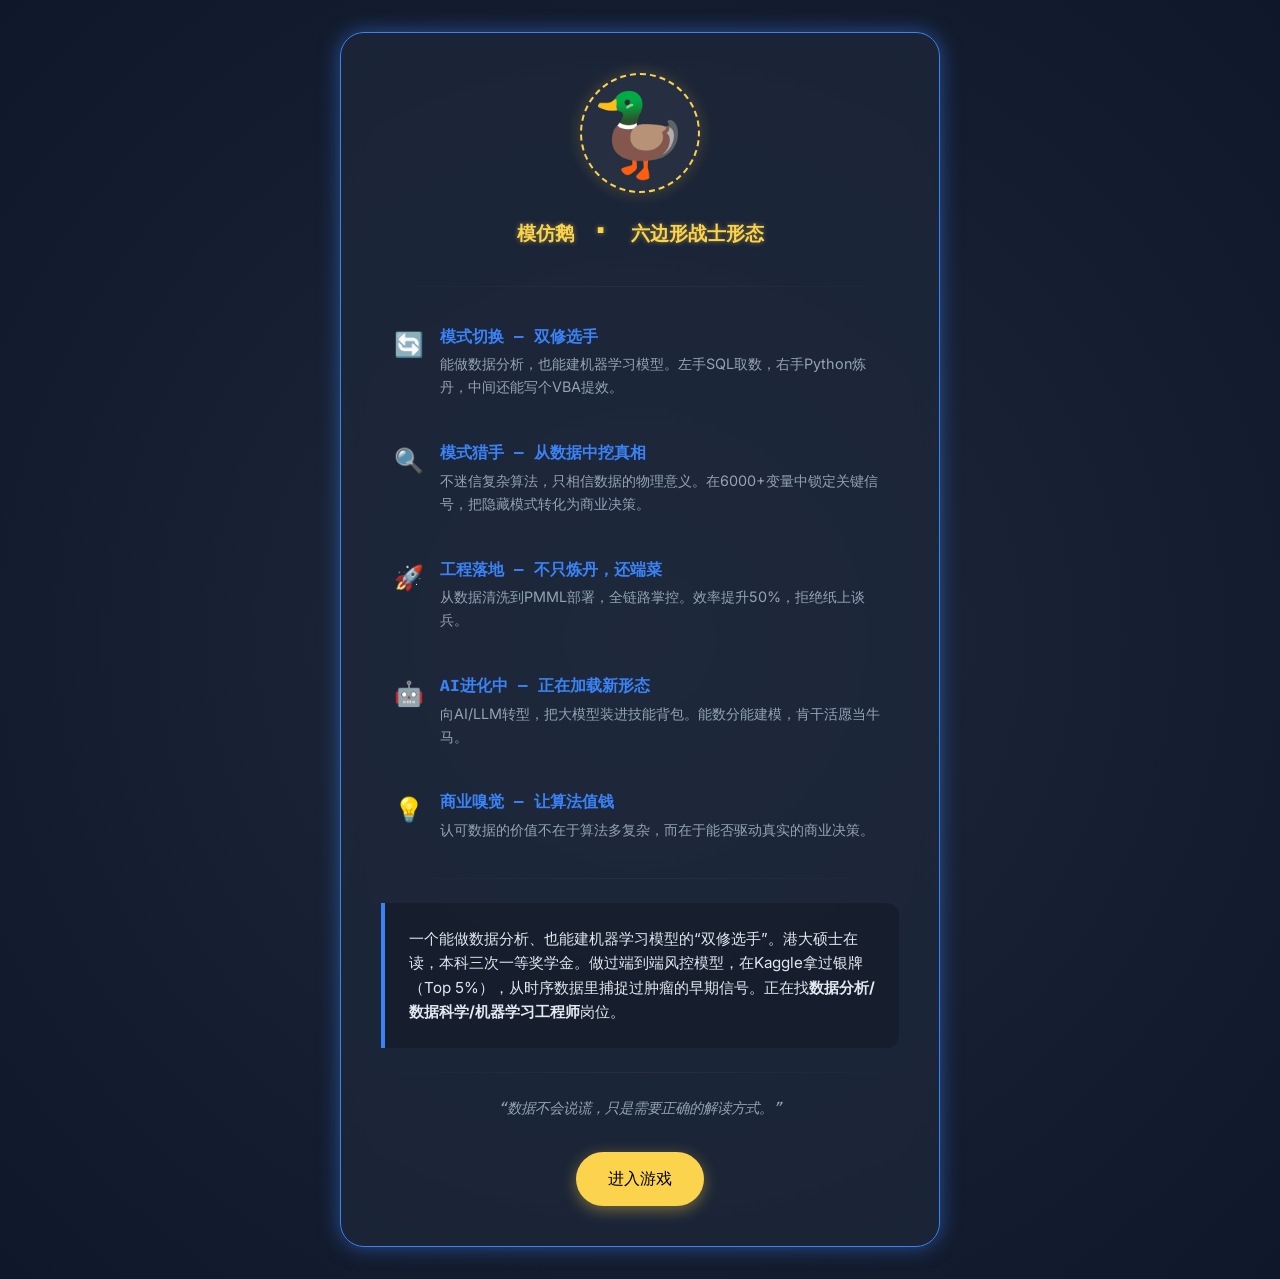
==== index.html @ 3215dc23 "feat: init website" ====
<!DOCTYPE html>
<html lang="zh-CN">
<head>
    <meta charset="UTF-8">
    <meta name="viewport" content="width=device-width, initial-scale=1.0">
    <title>个人经历地图 - Goose Goose Duck Style</title>
    <!-- 引入字体 -->
    <link rel="preconnect" href="https://fonts.googleapis.com">
    <link rel="preconnect" href="https://fonts.gstatic.com" crossorigin>
    <link href="https://fonts.googleapis.com/css2?family=Fira+Code:wght@400;500&family=Inter:wght@400;500;700&family=Press+Start+2P&display=swap" rel="stylesheet">
    <link rel="stylesheet" href="style.css">
</head>
<body>
    <!-- 视图一：身份牌入口 -->
    <div id="entry-view" class="view active">
        <div class="card-container">
            <div class="card-hero">
                <div class="avatar-box">🦆</div>
            </div>
            <h1 class="card-title">模仿鹅 · 六边形战士形态</h1>
            <div class="divider"></div>
            
            <div class="skills-list">
                <div class="skill-item">
                    <span class="skill-icon">🔄</span>
                    <div class="skill-content">
                        <strong>模式切换 — 双修选手</strong>
                        <p>能做数据分析，也能建机器学习模型。左手SQL取数，右手Python炼丹，中间还能写个VBA提效。</p>
                    </div>
                </div>
                <div class="skill-item">
                    <span class="skill-icon">🔍</span>
                    <div class="skill-content">
                        <strong>模式猎手 — 从数据中挖真相</strong>
                        <p>不迷信复杂算法，只相信数据的物理意义。在6000+变量中锁定关键信号，把隐藏模式转化为商业决策。</p>
                    </div>
                </div>
                <div class="skill-item">
                    <span class="skill-icon">🚀</span>
                    <div class="skill-content">
                        <strong>工程落地 — 不只炼丹，还端菜</strong>
                        <p>从数据清洗到PMML部署，全链路掌控。效率提升50%，拒绝纸上谈兵。</p>
                    </div>
                </div>
                <div class="skill-item">
                    <span class="skill-icon">🤖</span>
                    <div class="skill-content">
                        <strong>AI进化中 — 正在加载新形态</strong>
                        <p>向AI/LLM转型，把大模型装进技能背包。能数分能建模，肯干活愿当牛马。</p>
                    </div>
                </div>
                <div class="skill-item">
                    <span class="skill-icon">💡</span>
                    <div class="skill-content">
                        <strong>商业嗅觉 — 让算法值钱</strong>
                        <p>认可数据的价值不在于算法多复杂，而在于能否驱动真实的商业决策。</p>
                    </div>
                </div>
            </div>

            <div class="divider"></div>
            
            <div class="bio-box">
                <p>一个能做数据分析、也能建机器学习模型的“双修选手”。港大硕士在读，本科三次一等奖学金。做过端到端风控模型，在Kaggle拿过银牌（Top 5%），从时序数据里捕捉过肿瘤的早期信号。正在找<strong>数据分析/数据科学/机器学习工程师</strong>岗位。</p>
            </div>

            <div class="divider"></div>
            
            <div class="quote-box">
                <em>“数据不会说谎，只是需要正确的解读方式。”</em>
            </div>

            <button id="btn-enter-game" class="btn-primary">进入游戏</button>
        </div>
    </div>

    <!-- 视图二：地图页面 -->
    <div id="map-view" class="view hidden">
        <div class="status-bar">
            <span>当前对局：人生Online</span>
            <span>角色：模仿鹅</span>
            <span id="game-status">状态：探索中</span>
        </div>

        <div class="map-container" id="map-container">
            <!-- 角色 -->
            <div id="player-char" class="player-char">🦆</div>

            <!-- 地图区域设定 -->
            <div class="zone-grid">
                <!-- 区域1：代码森林 -->
                <div class="zone-card" data-zone="code" id="zone-code">
                    <div class="zone-icon">🌲</div>
                    <div class="zone-name">代码森林</div>
                </div>

                <!-- 区域2：深夜咖啡馆 -->
                <div class="zone-card" data-zone="cafe" id="zone-cafe">
                    <div class="zone-icon">☕</div>
                    <div class="zone-name">深夜咖啡馆</div>
                </div>

                <!-- 区域3：成就殿堂 -->
                <div class="zone-card" data-zone="achieve" id="zone-achieve">
                    <div class="zone-icon">🏆</div>
                    <div class="zone-name">成就殿堂</div>
                </div>
            </div>

            <!-- 彩蛋装饰物 -->
            <div class="easter-egg" style="top: 20%; left: 10%;" data-msg="这桶爆米花已经陪你看完 100 场直播了🍿">🍿</div>
            <div class="easter-egg" style="bottom: 15%; right: 15%;" data-msg="这只呆鸭站在这里思考鸭生，不要打扰它！🐤">🐤</div>
        </div>

        <!-- 弹窗容器 -->
        <div class="modal-overlay hidden" id="modal-overlay">
            <div class="modal-content">
                <div class="modal-header">
                    <span id="modal-title" class="modal-title"></span>
                    <button id="btn-close-modal" class="btn-close">×</button>
                </div>
                <div class="modal-body" id="modal-body">
                    <!-- 内容动态注入 -->
                </div>
            </div>
        </div>
    </div>

    <!-- 数据存储 (用于模态框内容) -->
    <template id="tpl-code">
        <div class="content-block">
            <h3>🎓 教育背景</h3>
            <p><strong>香港大学</strong>｜数据科学硕士｜2024-2026<br>
            <strong>北师香港浸会大学</strong>｜数据科学与大数据技术｜GPA 3.78/4.0（专业前10%）<br>
            三次“校级一等奖学金”得主</p>

            <h3>💼 实战履历</h3>
            <p><strong>百融云创｜金融科技部数据分析</strong><br>
            - 端到端风控模型开发：从目标变量分析→6000+变量筛选→LightGBM/LR建模→PMML部署<br>
            - 把KS从0.18提到0.21，AUC提升8%<br>
            - 把单次模型迭代周期从5天缩短到2.5天，效率提升50%</p>
            <p><strong>招商证券｜托管部统计分析</strong><br>
            - 用Python+VBA处理900+基金数据，构建自动化报表<br>
            - 把日常处理时长从90分钟压缩到20分钟，效率提升78%</p>

            <h3>🏆 项目高光</h3>
            <ul>
                <li>Kaggle儿童睡眠检测｜Top 5%｜CenterNet+Transformer架构，AP 0.787</li>
                <li>时序生物标志物检测｜AutoEncoder+LSTM，锁定40个核心肿瘤标志物</li>
                <li>Wordle建模｜ARIMA+深度学习，MAPE 3.7%</li>
            </ul>

            <h3>🔧 技能树</h3>
            <div class="tech-stack">Python · SQL · LightGBM · PyTorch · Scikit-learn · PMML · VBA · 端到端模型落地</div>

            <h3 class="game-talk">📝 一句游戏黑话</h3>
            <blockquote>“Debug就像在鹅鸭杀里找内鬼——明知道有，就是抓不到，抓到的时候会特别爽。”</blockquote>
        </div>
    </template>

    <template id="tpl-cafe">
        <div class="content-block">
            <h3>🧩 身份标签</h3>
            <p>ESTJ（总经理型人格）· 务实派 · 效率狂魔 · 奶茶重度用户 · 目标导向</p>

            <h3>🎧 近期循环歌单</h3>
            <ul>
                <li>Lo-fi 学习歌单（写代码时）</li>
                <li>告五人（放空时）</li>
                <li>技术播客（通勤时）</li>
            </ul>

            <h3>📚 最近在读</h3>
            <p>《大模型应用开发》—— 为了转型<br>
            《系统架构设计》—— 为了更好的工程落地</p>

            <h3>💼 工作哲学</h3>
            <ul>
                <li>相信流程和效率：把5天的活压缩到2.5天，不是卷，是优化</li>
                <li>讨厌无效会议：能用文档说清的，绝不开会</li>
                <li>目标导向：定了KPI就想办法超额完成</li>
            </ul>

            <h3>🐱 关于我的一些碎片</h3>
            <ul>
                <li>最大的超能力：能从6000+个变量里找到有用的那个，但找不到自己的AirPods</li>
                <li>快乐来源：模型收敛 + 代码跑通 + 咖啡的第一口</li>
                <li>强迫症：变量命名必须规范，代码必须有注释</li>
            </ul>

            <h3 class="game-talk">✨ 最近的小确幸</h3>
            <p>成功复现了一个LLM微调的demo，跑通的那一刻觉得：“我好像真的在转型了。”</p>
            <blockquote>“在数据里找规律，在代码里找效率，在深夜找自己的节奏。”</blockquote>
        </div>
    </template>

    <template id="tpl-achieve">
        <div class="content-block">
            <h3>🥇 学术成就</h3>
            <ul>
                <li>三次“校级一等奖学金”（本科，专业前10%）</li>
                <li>香港大学数据科学硕士（在读）</li>
                <li>Kaggle儿童睡眠检测赛银牌（Top 5%）</li>
            </ul>

            <h3>💼 职业里程碑</h3>
            <ul>
                <li>端到端风控模型落地：从0到1主导8个贷前风控模型的完整生命周期，最终通过PMML部署上线</li>
                <li>效率革命：把模型迭代周期从5天压缩到2.5天，团队效率提升50%</li>
                <li>自动化管道搭建：把手工建模流程整合成“一键式”生成，从此告别重复劳动</li>
            </ul>

            <h3>🔬 技术突破</h3>
            <ul>
                <li>时序生物标志物检测：用AutoEncoder+LSTM捕捉肿瘤早期信号，锁定40个核心标志物，成果获生物学验证</li>
                <li>Wordle难度建模：用KL散度还原玩家猜测分布，成功构建3级难度评估准则</li>
            </ul>

            <h3>🌟 AI评价（来自面试官）</h3>
            <blockquote>“公司苦苦寻找的六边形战士。具备理论深度+工程落地+业务转化的黄金三角。在AutoML时代，他展现出的重构问题与跨界抽象能力，是人类数据科学家最核心且不可替代的护城河。”</blockquote>

            <h3>🚀 正在解锁的成就</h3>
            <ul>
                <li>向AI/LLM转型中：正在学大模型，做AI</li>
                <li>找工作ing：希望能给个机会</li>
                <li>很多idea想变现：就差一个平台</li>
            </ul>

            <h3 class="game-talk">💬 关于成就</h3>
            <blockquote>“最大的成就不是拿了多少奖，而是每次遇到新问题，我都知道自己能搞定——哪怕需要换一个身份。”</blockquote>
        </div>
    </template>

    <script src="script.js"></script>
</body>
</html>
---- style.css ----
:root {
    /* 颜色配置 */
    --color-bg-main: #0F172A;
    --color-bg-map: #1E293B;
    --color-border-grid: #2D2A4A;
    --color-card-bg: rgba(30, 41, 59, 0.7);
    --color-neon-blue: #3B82F6;
    --color-neon-blue-glow: rgba(59, 130, 246, 0.5);
    --color-accent-yellow: #FCD34D;
    --color-text-main: #E2E8F0;
    --color-text-muted: #94A3B8;
    --color-modal-bg: #1E293B;
    --color-success: #10B981;
    --color-warning: #F97316;

    /* 字体配置 */
    --font-heading: 'Press Start 2P', monospace;
    --font-body: 'Inter', system-ui, -apple-system, sans-serif;
    --font-code: 'Fira Code', monospace;
}

* {
    box-sizing: border-box;
    margin: 0;
    padding: 0;
}

body {
    background-color: var(--color-bg-main);
    color: var(--color-text-main);
    font-family: var(--font-body);
    min-height: 100vh;
    overflow-x: hidden;
    line-height: 1.6;
}

/* 视图通用样式 */
.view {
    position: absolute;
    top: 0;
    left: 0;
    width: 100%;
    min-height: 100vh;
    transition: opacity 0.5s ease-in-out, transform 0.5s ease-in-out;
    display: flex;
    flex-direction: column;
}

.view.hidden {
    opacity: 0;
    pointer-events: none;
    transform: scale(0.95);
    z-index: -1;
}

.view.active {
    opacity: 1;
    pointer-events: auto;
    transform: scale(1);
    z-index: 10;
}

/* ---------------- 二、身份牌入口 (第一层) ---------------- */
#entry-view {
    align-items: center;
    justify-content: center;
    padding: 2rem 1rem;
    background: radial-gradient(circle at center, #1e293b 0%, var(--color-bg-main) 100%);
}

.card-container {
    background: var(--color-card-bg);
    backdrop-filter: blur(12px);
    -webkit-backdrop-filter: blur(12px);
    border: 1px solid var(--color-neon-blue);
    box-shadow: 0 0 20px var(--color-neon-blue-glow);
    border-radius: 24px;
    padding: 2.5rem;
    max-width: 600px;
    width: 100%;
    display: flex;
    flex-direction: column;
    align-items: center;
}

.card-hero {
    margin-bottom: 1.5rem;
}

.avatar-box {
    font-size: 5rem;
    line-height: 1;
    width: 120px;
    height: 120px;
    display: flex;
    align-items: center;
    justify-content: center;
    background: rgba(255, 255, 255, 0.05);
    border: 2px dashed var(--color-accent-yellow);
    border-radius: 50%;
    box-shadow: 0 0 15px rgba(252, 211, 77, 0.2);
}

.card-title {
    font-family: var(--font-heading);
    font-size: 1.2rem;
    color: var(--color-accent-yellow);
    text-align: center;
    margin-bottom: 1rem;
    line-height: 1.5;
    text-shadow: 0 0 5px rgba(252, 211, 77, 0.5);
}

.divider {
    width: 100%;
    height: 1px;
    background: linear-gradient(90deg, transparent, var(--color-border-grid), transparent);
    margin: 1.5rem 0;
}

.skills-list {
    display: flex;
    flex-direction: column;
    gap: 1rem;
    width: 100%;
}

.skill-item {
    display: flex;
    gap: 1rem;
    align-items: flex-start;
    padding: 0.8rem;
    border-radius: 12px;
    transition: background 0.3s ease;
}

.skill-item:hover {
    background: rgba(255,255,255,0.05);
}

.skill-icon {
    font-size: 1.5rem;
    flex-shrink: 0;
    margin-top: 2px;
}

.skill-content strong {
    display: block;
    color: var(--color-neon-blue);
    margin-bottom: 0.2rem;
    font-family: var(--font-code);
}

.skill-content p {
    font-size: 0.9rem;
    color: var(--color-text-muted);
}

.bio-box {
    background: rgba(0,0,0,0.2);
    padding: 1.5rem;
    border-left: 4px solid var(--color-neon-blue);
    border-radius: 0 12px 12px 0;
    font-size: 0.95rem;
    color: var(--color-text-main);
}

.quote-box {
    text-align: center;
    font-family: var(--font-code);
    color: var(--color-text-muted);
    font-size: 0.9rem;
    margin-bottom: 2rem;
}

.btn-primary {
    font-family: var(--font-heading);
    font-size: 1rem;
    padding: 1rem 2rem;
    background-color: var(--color-accent-yellow);
    color: #000;
    border: none;
    border-radius: 40px;
    cursor: pointer;
    transition: all 0.3s ease;
    box-shadow: 0 4px 15px rgba(252, 211, 77, 0.4);
}

.btn-primary:hover {
    transform: scale(1.05) translateY(-2px);
    box-shadow: 0 8px 25px rgba(252, 211, 77, 0.6);
}


/* ---------------- 三、地图页面 (第二层) ---------------- */
#map-view {
    /* 网格背景 */
    background-image: 
        linear-gradient(var(--color-border-grid) 1px, transparent 1px),
        linear-gradient(90deg, var(--color-border-grid) 1px, transparent 1px);
    background-size: 40px 40px;
    background-position: center center;
}

.status-bar {
    position: fixed;
    top: 0;
    left: 0;
    width: 100%;
    background: rgba(15, 23, 42, 0.85);
    backdrop-filter: blur(8px);
    -webkit-backdrop-filter: blur(8px);
    border-bottom: 2px solid var(--color-neon-blue);
    padding: 0.8rem 2rem;
    display: flex;
    justify-content: space-between;
    align-items: center;
    font-family: var(--font-heading);
    font-size: 0.7rem;
    color: var(--color-neon-blue);
    z-index: 20;
}

.map-container {
    position: relative;
    flex: 1;
    margin-top: 50px; /* 留出状态栏高度 */
    min-height: calc(100vh - 50px);
    display: flex;
    align-items: center;
    justify-content: center;
    overflow: hidden;
}

.zone-grid {
    display: grid;
    grid-template-columns: repeat(3, 1fr);
    gap: 4rem;
    z-index: 5;
    padding: 2rem;
}

.zone-card {
    background: var(--color-card-bg);
    backdrop-filter: blur(4px);
    -webkit-backdrop-filter: blur(4px);
    border: 1px solid rgba(59, 130, 246, 0.3);
    border-radius: 16px;
    width: 200px;
    height: 200px;
    display: flex;
    flex-direction: column;
    align-items: center;
    justify-content: center;
    cursor: pointer;
    transition: all 0.3s cubic-bezier(0.25, 0.8, 0.25, 1);
}

.zone-card:hover {
    transform: scale(1.05);
    border-color: var(--color-neon-blue);
    box-shadow: 0 0 20px var(--color-neon-blue-glow);
}

.zone-icon {
    font-size: 4rem;
    margin-bottom: 1rem;
    text-shadow: 0 0 10px rgba(255,255,255,0.2);
    pointer-events: none;
}

.zone-name {
    font-weight: 700;
    font-size: 1.1rem;
    color: var(--color-text-main);
    text-align: center;
    text-shadow: 0 0 8px rgba(59, 130, 246, 0.8);
    pointer-events: none;
}

/* 角色图标 */
.player-char {
    position: absolute;
    font-size: 3rem;
    width: 60px;
    height: 60px;
    display: flex;
    align-items: center;
    justify-content: center;
    background: rgba(252, 211, 77, 0.1);
    border-radius: 50%;
    box-shadow: 0 4px 10px rgba(0,0,0,0.5);
    /* 动画关键: 移动时的过渡 */
    transition: transform 0.6s cubic-bezier(0.34, 1.56, 0.64, 1);
    z-index: 10;
    pointer-events: none; /* 让点击穿透给下方的地图卡片 */
    top: 0;
    left: 0;
    transform: translate(-100px, -100px); /* 初始藏在屏幕外或居中 */
}

/* 到达时的弹跳动效 */
@keyframes bounce {
    0%, 100% { transform: scale(1) translate(-50%, -50%); }
    50% { transform: scale(1.2) translate(-50%, -60%); }
}

/* 彩蛋 */
.easter-egg {
    position: absolute;
    font-size: 2rem;
    cursor: pointer;
    transition: transform 0.2s ease;
    z-index: 5;
}

.easter-egg:hover {
    transform: scale(1.2) rotate(10deg);
}

/* ---------------- 四、弹窗 (Modal) ---------------- */
.modal-overlay {
    position: fixed;
    top: 0;
    left: 0;
    width: 100%;
    height: 100%;
    background: rgba(0, 0, 0, 0.6);
    backdrop-filter: blur(4px);
    display: flex;
    align-items: center;
    justify-content: center;
    z-index: 50;
    opacity: 1;
    transition: opacity 0.3s ease;
    padding: 1rem;
}

.modal-overlay.hidden {
    opacity: 0;
    pointer-events: none;
}

.modal-content {
    background: var(--color-modal-bg);
    border: 1px solid var(--color-neon-blue);
    border-radius: 20px;
    width: 100%;
    max-width: 600px;
    max-height: 80vh;
    display: flex;
    flex-direction: column;
    box-shadow: 0 10px 40px rgba(0,0,0,0.8);
    transform: translateY(0);
    transition: transform 0.3s cubic-bezier(0.25, 0.8, 0.25, 1);
}

.modal-overlay.hidden .modal-content {
    transform: translateY(30px);
}

.modal-header {
    display: flex;
    justify-content: space-between;
    align-items: center;
    padding: 1.2rem 1.5rem;
    border-bottom: 1px solid rgba(255,255,255,0.1);
}

.modal-title {
    font-weight: 700;
    font-size: 1.2rem;
    color: var(--color-accent-yellow);
    display: flex;
    align-items: center;
    gap: 0.5rem;
}

.btn-close {
    background: none;
    border: none;
    color: var(--color-text-muted);
    font-size: 2rem;
    line-height: 1;
    cursor: pointer;
    transition: color 0.2s ease;
}

.btn-close:hover {
    color: var(--color-warning);
}

.modal-body {
    padding: 2rem 1.5rem;
    overflow-y: auto;
    /* 定制滚动条 */
    scrollbar-width: thin;
    scrollbar-color: var(--color-neon-blue) rgba(0,0,0,0.2);
}

.modal-body::-webkit-scrollbar {
    width: 6px;
}

.modal-body::-webkit-scrollbar-track {
    background: rgba(0,0,0,0.2);
}

.modal-body::-webkit-scrollbar-thumb {
    background-color: var(--color-neon-blue);
    border-radius: 10px;
}

/* 弹窗内容的排版细节 */
.content-block h3 {
    margin-top: 1.5rem;
    margin-bottom: 0.8rem;
    color: var(--color-text-main);
    border-bottom: 1px dashed rgba(255,255,255,0.1);
    padding-bottom: 0.3rem;
    font-size: 1.1rem;
}

.content-block h3:first-child {
    margin-top: 0;
}

.content-block p, .content-block ul {
    margin-bottom: 1rem;
    color: var(--color-text-muted);
    font-size: 0.95rem;
}

.content-block ul {
    padding-left: 1.5rem;
}

.content-block ul li {
    margin-bottom: 0.3rem;
}

.content-block strong {
    color: var(--color-neon-blue);
}

.tech-stack {
    font-family: var(--font-code);
    background: rgba(0,0,0,0.3);
    padding: 0.8rem;
    border-radius: 8px;
    color: var(--color-accent-yellow);
    font-size: 0.85rem;
}

.game-talk {
    color: var(--color-warning) !important;
}

blockquote {
    border-left: 3px solid var(--color-warning);
    background: rgba(249, 115, 22, 0.1);
    padding: 1rem;
    margin-top: 1rem;
    border-radius: 0 8px 8px 0;
    font-style: italic;
    color: var(--color-text-main);
}


/* ---------------- 五、响应式设计 ---------------- */

@media (max-width: 900px) {
    .zone-grid {
        gap: 2rem;
    }
    
    .zone-card {
        width: 160px;
        height: 160px;
    }
    
    .zone-icon {
        font-size: 3rem;
    }
}

@media (max-width: 700px) {
    .status-bar {
        font-size: 0.6rem;
        padding: 0.6rem 1rem;
        flex-direction: column;
        gap: 0.5rem;
    }
    
    .map-container {
        margin-top: 80px;
        min-height: calc(100vh - 80px);
        align-items: flex-start;
        padding-top: 2rem;
    }

    .zone-grid {
        grid-template-columns: 1fr;
        gap: 2rem;
        width: 100%;
        max-width: 300px;
    }

    .zone-card {
        width: 100%;
        height: 150px;
        flex-direction: row;
        justify-content: flex-start;
        padding: 0 2rem;
        gap: 1.5rem;
    }

    .avatar-box {
        width: 80px;
        height: 80px;
        font-size: 3.5rem;
    }
    
    .card-title {
        font-size: 1rem;
    }
}
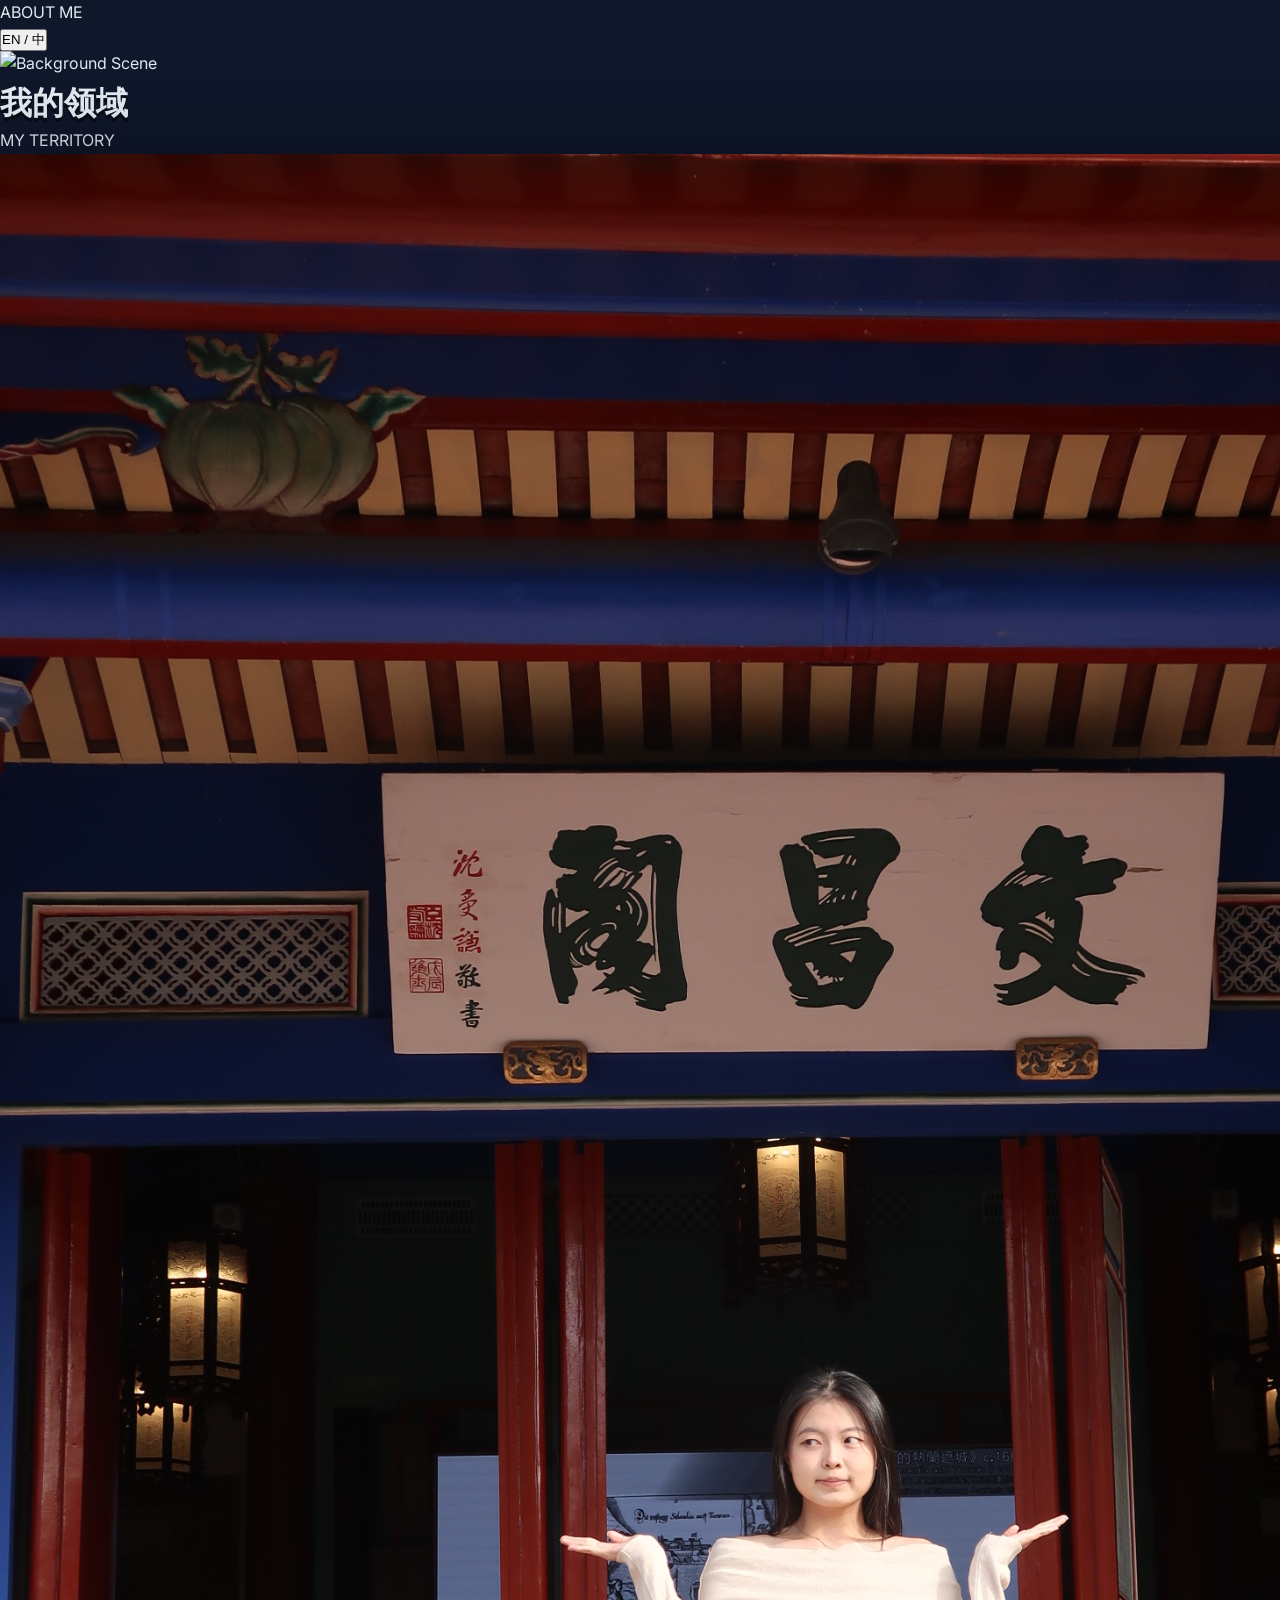
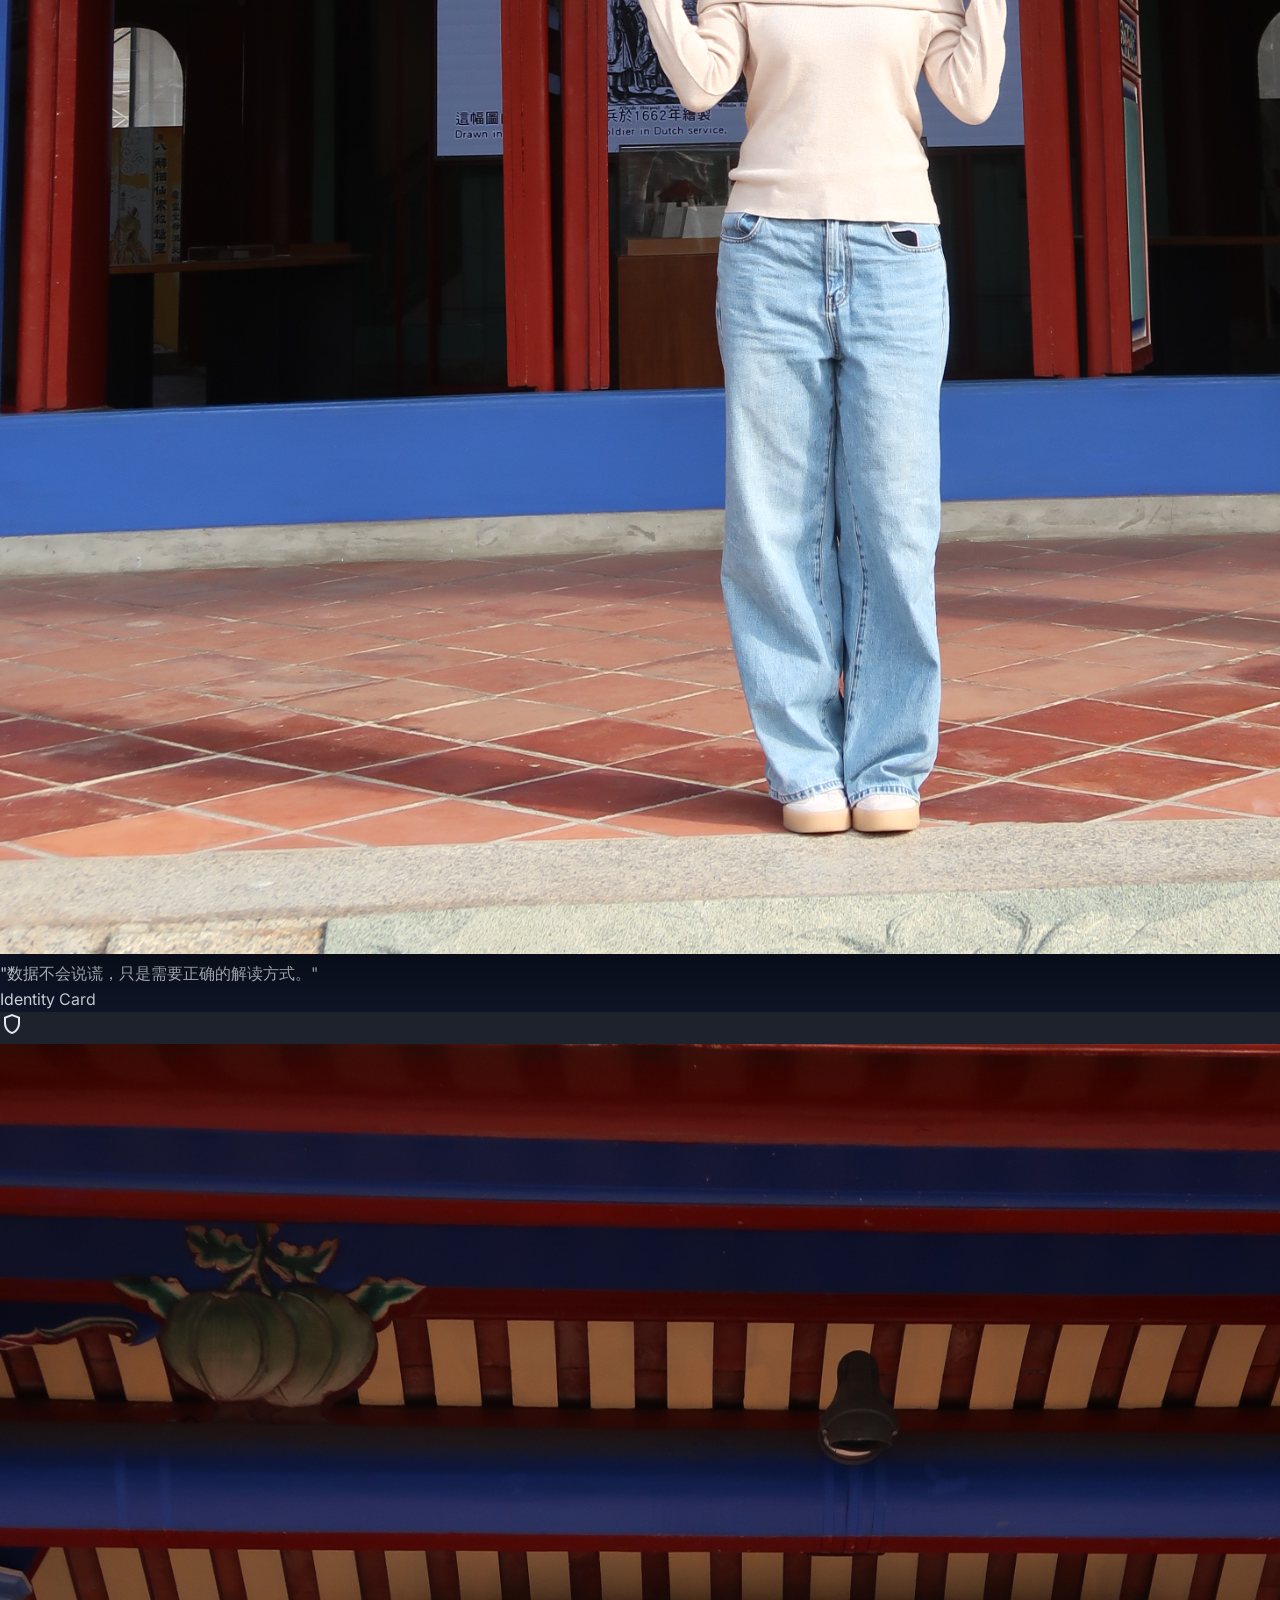
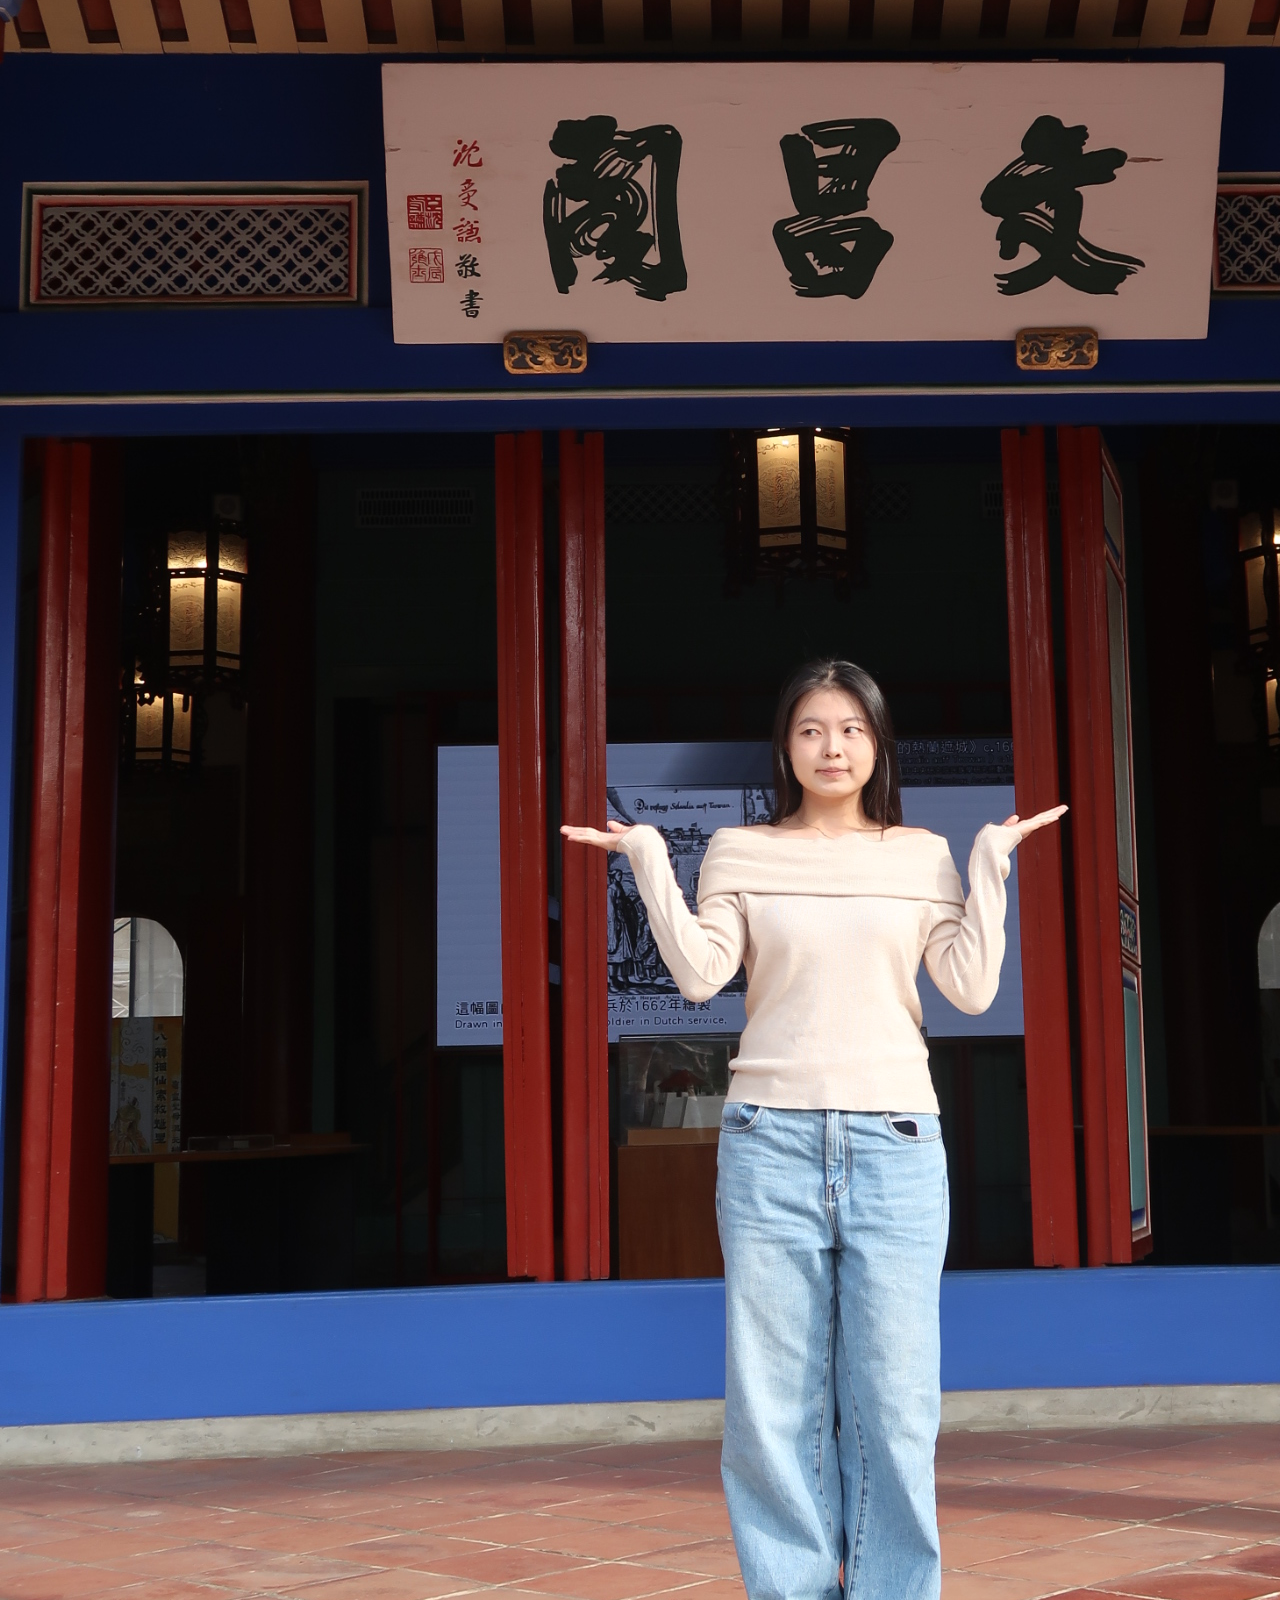
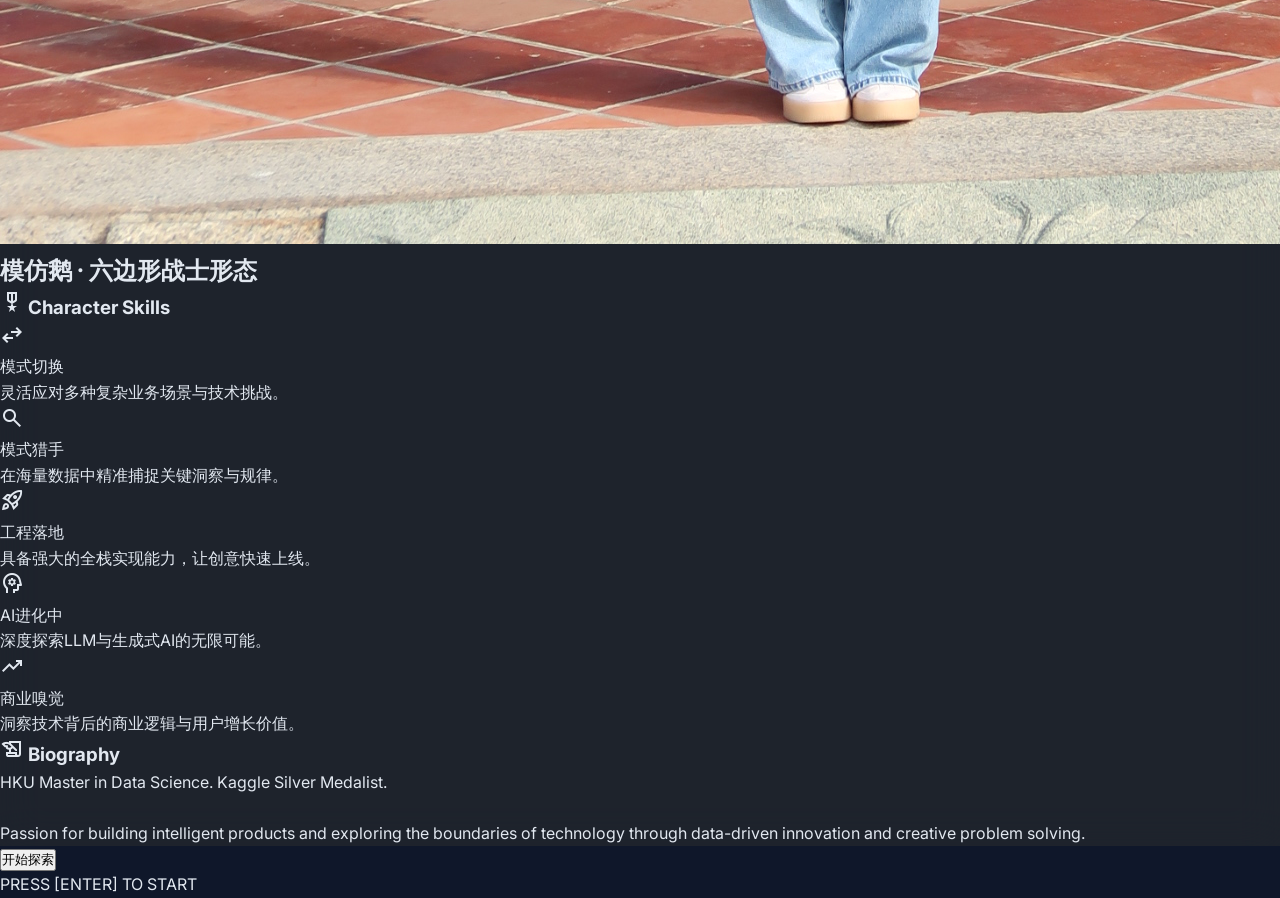
==== commit 41de7e27: "v2" ====
--- a/index.html
+++ b/index.html
@@ -1,5 +1,6 @@
 <!DOCTYPE html>
 <html lang="zh-CN">
+
 <head>
     <meta charset="UTF-8">
     <meta name="viewport" content="width=device-width, initial-scale=1.0">
@@ -7,72 +8,307 @@
     <!-- 引入字体 -->
     <link rel="preconnect" href="https://fonts.googleapis.com">
     <link rel="preconnect" href="https://fonts.gstatic.com" crossorigin>
-    <link href="https://fonts.googleapis.com/css2?family=Fira+Code:wght@400;500&family=Inter:wght@400;500;700&family=Press+Start+2P&display=swap" rel="stylesheet">
+    <link
+        href="https://fonts.googleapis.com/css2?family=Fira+Code:wght@400;500&family=Inter:wght@400;500;700&family=Press+Start+2P&family=Geist+Mono:wght@400;500;700&display=swap"
+        rel="stylesheet">
     <link rel="stylesheet" href="style.css">
+
+    <link
+        href="https://fonts.googleapis.com/css2?family=Plus+Jakarta+Sans:wght@400;500;700;800&amp;family=Be+Vietnam+Pro:wght@400;500;700&amp;display=swap"
+        rel="stylesheet" />
+    <link
+        href="https://fonts.googleapis.com/css2?family=Material+Symbols+Outlined:wght,FILL@100..700,0..1&amp;display=swap"
+        rel="stylesheet" />
+    <script src="https://cdn.tailwindcss.com?plugins=forms,container-queries"></script>
+    <script id="tailwind-config">
+        tailwind.config = {
+            darkMode: "class",
+            theme: {
+                extend: {
+                    colors: {
+                        "on-secondary-fixed-variant": "#a30040",
+                        "surface-tint": "#ffd16c",
+                        "secondary": "#ff6d8d",
+                        "on-secondary": "#480018",
+                        "surface-container": "#171a1c",
+                        "on-background": "#eeeef0",
+                        "on-secondary-fixed": "#6e0028",
+                        "on-primary-fixed-variant": "#604700",
+                        "outline": "#747578",
+                        "surface-variant": "#232629",
+                        "on-tertiary-container": "#110000",
+                        "secondary-fixed-dim": "#ffaeba",
+                        "primary-fixed-dim": "#ecb200",
+                        "surface": "#0c0e10",
+                        "error": "#ff7351",
+                        "secondary-dim": "#e2165f",
+                        "on-surface": "#eeeef0",
+                        "surface-bright": "#292c2f",
+                        "on-primary-container": "#553e00",
+                        "primary-container": "#fdc003",
+                        "inverse-surface": "#f9f9fc",
+                        "surface-container-high": "#1d2022",
+                        "on-primary-fixed": "#3d2b00",
+                        "tertiary-fixed-dim": "#ff7c6c",
+                        "primary-fixed": "#fdc003",
+                        "background": "#0c0e10",
+                        "surface-container-low": "#111416",
+                        "on-surface-variant": "#aaabad",
+                        "on-primary": "#604700",
+                        "tertiary-container": "#fd493b",
+                        "on-tertiary-fixed": "#3a0001",
+                        "error-container": "#b92902",
+                        "outline-variant": "#46484a",
+                        "error-dim": "#d53d18",
+                        "inverse-primary": "#795a00",
+                        "inverse-on-surface": "#535557",
+                        "secondary-fixed": "#ffc2ca",
+                        "surface-dim": "#0c0e10",
+                        "surface-container-lowest": "#000000",
+                        "tertiary-dim": "#ff7161",
+                        "on-tertiary": "#4a0001",
+                        "tertiary-fixed": "#ff9385",
+                        "secondary-container": "#bc004b",
+                        "on-error": "#450900",
+                        "primary": "#ffd16c",
+                        "primary-dim": "#ecb200",
+                        "surface-container-highest": "#232629",
+                        "on-tertiary-fixed-variant": "#7a0003",
+                        "on-error-container": "#ffd2c8",
+                        "on-secondary-container": "#fff6f5",
+                        "tertiary": "#ff7161"
+                    },
+                    fontFamily: {
+                        "headline": ["Plus Jakarta Sans"],
+                        "body": ["Be Vietnam Pro"],
+                        "label": ["Plus Jakarta Sans"]
+                    },
+                    borderRadius: { "DEFAULT": "1rem", "lg": "2rem", "xl": "3rem", "full": "9999px" },
+                },
+            },
+        }
+    </script>
+    <style>
+        .material-symbols-outlined {
+            font-variation-settings: 'FILL' 0, 'wght' 400, 'GRAD' 0, 'opsz' 24;
+        }
+
+        .glass-panel {
+            background: rgba(41, 44, 47, 0.6);
+            backdrop-filter: blur(20px);
+        }
+
+        .goose-shadow {
+            filter: drop-shadow(0 20px 40px rgba(0, 0, 0, 0.6));
+        }
+
+        .stamped-text {
+            text-shadow: 0 4px 0 rgba(0, 0, 0, 0.5);
+        }
+
+        .skill-list::-webkit-scrollbar {
+            width: 4px;
+        }
+
+        .skill-list::-webkit-scrollbar-track {
+            background: rgba(0, 0, 0, 0.2);
+            border-radius: 10px;
+        }
+
+        .skill-list::-webkit-scrollbar-thumb {
+            background: #ffd16c;
+            border-radius: 10px;
+        }
+    </style>
 </head>
+
 <body>
-    <!-- 视图一：身份牌入口 -->
-    <div id="entry-view" class="view active">
-        <div class="card-container">
-            <div class="card-hero">
-                <div class="avatar-box">🦆</div>
-            </div>
-            <h1 class="card-title">模仿鹅 · 六边形战士形态</h1>
-            <div class="divider"></div>
-            
-            <div class="skills-list">
-                <div class="skill-item">
-                    <span class="skill-icon">🔄</span>
-                    <div class="skill-content">
-                        <strong>模式切换 — 双修选手</strong>
-                        <p>能做数据分析，也能建机器学习模型。左手SQL取数，右手Python炼丹，中间还能写个VBA提效。</p>
+    <!-- 视图一：身份牌入口 (Terminal Hacker × Glassmorphism) -->
+    <div id="entry-view" class="view active bg-background text-on-surface font-body overflow-hidden">
+        <!-- TopNavBar Component -->
+        <nav
+            class="fixed top-0 left-0 w-full z-50 flex justify-between items-center max-w-[1920px] mx-auto bg-transparent backdrop-blur-md px-8 py-6 shadow-2xl shadow-black/40">
+            <div
+                class="text-2xl font-black text-[#ffd16c] drop-shadow-[0_2px_0_rgba(0,0,0,1)] uppercase tracking-widest font-headline">
+                ABOUT ME</div>
+            <div class="hidden md:flex items-center gap-10">
+                <a class="font-headline font-bold uppercase tracking-widest text-[#eeeef0] hover:text-[#ffd16c] transition-colors hover:scale-105 active:scale-95 duration-200"
+                    href="#"></a>
+                <a class="font-headline font-bold uppercase tracking-widest text-[#eeeef0] hover:text-[#ffd16c] transition-colors hover:scale-105 active:scale-95 duration-200"
+                    href="#"></a>
+                <a class="font-headline font-bold uppercase tracking-widest text-[#eeeef0] hover:text-[#ffd16c] transition-colors hover:scale-105 active:scale-95 duration-200"
+                    href="#"></a>
+                <a class="font-headline font-bold uppercase tracking-widest text-[#eeeef0] hover:text-[#ffd16c] transition-colors hover:scale-105 active:scale-95 duration-200"
+                    href="#"></a>
+            </div>
+            <div class="flex items-center gap-4">
+                <button
+                    class="bg-[#ffd16c]/10 border border-[#ffd16c]/30 text-[#ffd16c] px-4 py-2 rounded-lg font-headline font-bold tracking-wider hover:bg-[#ffd16c]/20 transition-all text-sm">
+                    EN / 中
+                </button>
+            </div>
+        </nav>
+        <!-- Main Content: Game Lobby Landing -->
+        <main class="relative h-screen w-full flex items-center justify-center overflow-hidden">
+            <!-- Ambient Background Scene -->
+            <div class="absolute inset-0 z-0">
+                <div
+                    class="absolute inset-0 bg-gradient-to-b from-surface via-surface-container-low to-surface-container-lowest opacity-90">
+                </div>
+                <img alt="Background Scene" class="w-full h-full object-cover opacity-20 mix-blend-overlay"
+                    data-alt="cinematic dark gaming lobby interior with neon yellow accents and architectural silhouettes in soft mist"
+                    src="https://lh3.googleusercontent.com/aida-public/[base64]" />
+            </div>
+            <!-- Two-Column Layout Grid -->
+            <div class="relative z-10 w-full max-w-7xl px-8 grid grid-cols-12 gap-12 items-center h-full pt-20 pb-20">
+                <!-- Left Column: Character Photo -->
+                <div class="col-span-12 lg:col-span-5 flex flex-col items-center justify-center relative">
+                    <!-- Stamped Title -->
+                    <div class="absolute top-[-3rem] text-center w-full z-20">
+                        <h1
+                            class="text-7xl font-headline font-black text-primary uppercase tracking-tighter stamped-text transform -rotate-2">
+                            我的领域
+                        </h1>
+                        <p class="text-on-surface-variant font-headline font-bold tracking-[0.4em] text-xs mt-2">MY
+                            TERRITORY</p>
                     </div>
-                </div>
-                <div class="skill-item">
-                    <span class="skill-icon">🔍</span>
-                    <div class="skill-content">
-                        <strong>模式猎手 — 从数据中挖真相</strong>
-                        <p>不迷信复杂算法，只相信数据的物理意义。在6000+变量中锁定关键信号，把隐藏模式转化为商业决策。</p>
+                    <!-- Main Goose Character -->
+                    <div
+                        class="relative w-full max-w-md goose-shadow transform hover:scale-105 transition-transform duration-500 cursor-pointer">
+                        <img alt="Central Goose Character" class="w-full h-auto object-contain"
+                            data-alt="chunky cartoon goose character dressed in a yellow raincoat and matching rain hat, cinematic low-angle gaming character view"
+                            src="pic/个人照片.JPG" />
+                        <div
+                            class="absolute bottom-4 left-1/2 -translate-x-1/2 w-48 h-8 bg-primary/20 blur-2xl rounded-full">
+                        </div>
                     </div>
-                </div>
-                <div class="skill-item">
-                    <span class="skill-icon">🚀</span>
-                    <div class="skill-content">
-                        <strong>工程落地 — 不只炼丹，还端菜</strong>
-                        <p>从数据清洗到PMML部署，全链路掌控。效率提升50%，拒绝纸上谈兵。</p>
+                    <!-- Quote under photo -->
+                    <div class="mt-8 px-4">
+                        <p
+                            class="text-lg font-headline font-black text-primary italic leading-tight text-center drop-shadow-md">
+                            "数据不会说谎，只是需要正确的解读方式。"
+                        </p>
                     </div>
                 </div>
-                <div class="skill-item">
-                    <span class="skill-icon">🤖</span>
-                    <div class="skill-content">
-                        <strong>AI进化中 — 正在加载新形态</strong>
-                        <p>向AI/LLM转型，把大模型装进技能背包。能数分能建模，肯干活愿当牛马。</p>
+                <!-- Right Column: Identity Card restructured -->
+                <div class="col-span-12 lg:col-span-7 flex flex-col items-center justify-center">
+                    <!-- Label above the box -->
+                    <p
+                        class="text-xs font-headline font-bold text-primary tracking-[0.5em] uppercase mb-6 drop-shadow-lg">
+                        Identity Card</p>
+                    <div
+                        class="w-full glass-panel p-10 rounded-lg border-2 border-primary/20 flex flex-col gap-8 shadow-2xl relative overflow-hidden group">
+                        <div class="absolute top-0 right-0 p-6 opacity-10 group-hover:opacity-20 transition-opacity">
+                            <span class="material-symbols-outlined text-8xl" data-icon="shield">shield</span>
+                        </div>
+                        <div class="flex items-center gap-6">
+                            <div
+                                class="w-20 h-20 rounded-full border-4 border-primary overflow-hidden shadow-lg shadow-primary/20">
+                                <img alt="Avatar" class="w-full h-full object-cover"
+                                    data-alt="close-up of a stylized playful goose character illustration with a tiny detective hat"
+                                    src="pic/个人照片.JPG" />
+                            </div>
+                            <div>
+                                <h2 class="text-3xl font-headline font-black text-on-surface">模仿鹅 · 六边形战士形态</h2>
+                            </div>
+                        </div>
+                        <div class="grid grid-cols-1 md:grid-cols-2 gap-8">
+                            <div class="space-y-4">
+                                <h3
+                                    class="font-headline font-bold text-primary text-xs uppercase tracking-widest flex items-center gap-2 border-b border-primary/20 pb-2">
+                                    <span class="material-symbols-outlined text-sm"
+                                        data-icon="military_tech">military_tech</span> Character Skills
+                                </h3>
+                                <div class="skill-list max-h-[320px] overflow-y-auto pr-2 space-y-5">
+                                    <div class="flex gap-3">
+                                        <span class="material-symbols-outlined text-secondary"
+                                            data-icon="swap_horiz">swap_horiz</span>
+                                        <div>
+                                            <p class="text-sm font-bold text-on-surface">模式切换</p>
+                                            <p class="text-[11px] text-on-surface-variant leading-relaxed">
+                                                灵活应对多种复杂业务场景与技术挑战。</p>
+                                        </div>
+                                    </div>
+                                    <div class="flex gap-3">
+                                        <span class="material-symbols-outlined text-secondary"
+                                            data-icon="search">search</span>
+                                        <div>
+                                            <p class="text-sm font-bold text-on-surface">模式猎手</p>
+                                            <p class="text-[11px] text-on-surface-variant leading-relaxed">
+                                                在海量数据中精准捕捉关键洞察与规律。</p>
+                                        </div>
+                                    </div>
+                                    <div class="flex gap-3">
+                                        <span class="material-symbols-outlined text-secondary"
+                                            data-icon="rocket_launch">rocket_launch</span>
+                                        <div>
+                                            <p class="text-sm font-bold text-on-surface">工程落地</p>
+                                            <p class="text-[11px] text-on-surface-variant leading-relaxed">
+                                                具备强大的全栈实现能力，让创意快速上线。</p>
+                                        </div>
+                                    </div>
+                                    <div class="flex gap-3">
+                                        <span class="material-symbols-outlined text-secondary"
+                                            data-icon="psychology">psychology</span>
+                                        <div>
+                                            <p class="text-sm font-bold text-on-surface">AI进化中</p>
+                                            <p class="text-[11px] text-on-surface-variant leading-relaxed">
+                                                深度探索LLM与生成式AI的无限可能。</p>
+                                        </div>
+                                    </div>
+                                    <div class="flex gap-3">
+                                        <span class="material-symbols-outlined text-secondary"
+                                            data-icon="trending_up">trending_up</span>
+                                        <div>
+                                            <p class="text-sm font-bold text-on-surface">商业嗅觉</p>
+                                            <p class="text-[11px] text-on-surface-variant leading-relaxed">
+                                                洞察技术背后的商业逻辑与用户增长价值。</p>
+                                        </div>
+                                    </div>
+                                </div>
+                            </div>
+                            <div class="flex flex-col">
+                                <div class="space-y-4">
+                                    <h3
+                                        class="font-headline font-bold text-primary text-xs uppercase tracking-widest flex items-center gap-2 border-b border-primary/20 pb-2">
+                                        <span class="material-symbols-outlined text-sm"
+                                            data-icon="history_edu">history_edu</span> Biography
+                                    </h3>
+                                    <p
+                                        class="text-sm text-on-surface-variant leading-relaxed border-l-4 border-primary/40 pl-4 py-1 italic">
+                                        HKU Master in Data Science. Kaggle Silver Medalist. <br /><br />
+                                        Passion for building intelligent products and exploring the boundaries of
+                                        technology through data-driven innovation and creative problem solving.
+                                    </p>
+                                </div>
+                            </div>
+                        </div>
                     </div>
-                </div>
-                <div class="skill-item">
-                    <span class="skill-icon">💡</span>
-                    <div class="skill-content">
-                        <strong>商业嗅觉 — 让算法值钱</strong>
-                        <p>认可数据的价值不在于算法多复杂，而在于能否驱动真实的商业决策。</p>
+                    <!-- Start Exploration Button below the box -->
+                    <div class="mt-12 w-full max-w-sm relative group text-center">
+                        <div
+                            class="absolute inset-0 bg-primary/30 blur-2xl group-hover:bg-primary/50 transition-all rounded-full scale-110">
+                        </div>
+                        <button id="btn-enter-game"
+                            class="relative w-full bg-primary text-on-primary font-headline font-black text-2xl px-12 py-5 rounded-full tracking-widest transform hover:-translate-y-1 active:scale-95 transition-all shadow-[0_20px_50px_rgba(253,192,3,0.3)]">
+                            开始探索
+                        </button>
+                        <div
+                            class="mt-4 font-headline font-bold text-[11px] tracking-[0.4em] text-on-surface-variant uppercase opacity-70">
+                            PRESS [ENTER] TO START
+                        </div>
                     </div>
                 </div>
             </div>
-
-            <div class="divider"></div>
-            
-            <div class="bio-box">
-                <p>一个能做数据分析、也能建机器学习模型的“双修选手”。港大硕士在读，本科三次一等奖学金。做过端到端风控模型，在Kaggle拿过银牌（Top 5%），从时序数据里捕捉过肿瘤的早期信号。正在找<strong>数据分析/数据科学/机器学习工程师</strong>岗位。</p>
-            </div>
-
-            <div class="divider"></div>
-            
-            <div class="quote-box">
-                <em>“数据不会说谎，只是需要正确的解读方式。”</em>
-            </div>
-
-            <button id="btn-enter-game" class="btn-primary">进入游戏</button>
-        </div>
+            <!-- Background Decorative Elements -->
+            <div class="absolute bottom-20 left-10 w-64 h-64 bg-secondary/10 rounded-full blur-[100px] -z-10"></div>
+            <div class="absolute top-20 right-10 w-96 h-96 bg-primary/10 rounded-full blur-[120px] -z-10"></div>
+        </main>
+
+
     </div>
+
+
 
     <!-- 视图二：地图页面 -->
     <div id="map-view" class="view hidden">
@@ -131,17 +367,18 @@
         <div class="content-block">
             <h3>🎓 教育背景</h3>
             <p><strong>香港大学</strong>｜数据科学硕士｜2024-2026<br>
-            <strong>北师香港浸会大学</strong>｜数据科学与大数据技术｜GPA 3.78/4.0（专业前10%）<br>
-            三次“校级一等奖学金”得主</p>
+                <strong>北师香港浸会大学</strong>｜数据科学与大数据技术｜GPA 3.78/4.0（专业前10%）<br>
+                三次“校级一等奖学金”得主
+            </p>
 
             <h3>💼 实战履历</h3>
             <p><strong>百融云创｜金融科技部数据分析</strong><br>
-            - 端到端风控模型开发：从目标变量分析→6000+变量筛选→LightGBM/LR建模→PMML部署<br>
-            - 把KS从0.18提到0.21，AUC提升8%<br>
-            - 把单次模型迭代周期从5天缩短到2.5天，效率提升50%</p>
+                - 端到端风控模型开发：从目标变量分析→6000+变量筛选→LightGBM/LR建模→PMML部署<br>
+                - 把KS从0.18提到0.21，AUC提升8%<br>
+                - 把单次模型迭代周期从5天缩短到2.5天，效率提升50%</p>
             <p><strong>招商证券｜托管部统计分析</strong><br>
-            - 用Python+VBA处理900+基金数据，构建自动化报表<br>
-            - 把日常处理时长从90分钟压缩到20分钟，效率提升78%</p>
+                - 用Python+VBA处理900+基金数据，构建自动化报表<br>
+                - 把日常处理时长从90分钟压缩到20分钟，效率提升78%</p>
 
             <h3>🏆 项目高光</h3>
             <ul>
@@ -172,7 +409,7 @@
 
             <h3>📚 最近在读</h3>
             <p>《大模型应用开发》—— 为了转型<br>
-            《系统架构设计》—— 为了更好的工程落地</p>
+                《系统架构设计》—— 为了更好的工程落地</p>
 
             <h3>💼 工作哲学</h3>
             <ul>
@@ -217,7 +454,8 @@
             </ul>
 
             <h3>🌟 AI评价（来自面试官）</h3>
-            <blockquote>“公司苦苦寻找的六边形战士。具备理论深度+工程落地+业务转化的黄金三角。在AutoML时代，他展现出的重构问题与跨界抽象能力，是人类数据科学家最核心且不可替代的护城河。”</blockquote>
+            <blockquote>“公司苦苦寻找的六边形战士。具备理论深度+工程落地+业务转化的黄金三角。在AutoML时代，他展现出的重构问题与跨界抽象能力，是人类数据科学家最核心且不可替代的护城河。”
+            </blockquote>
 
             <h3>🚀 正在解锁的成就</h3>
             <ul>
@@ -233,4 +471,5 @@
 
     <script src="script.js"></script>
 </body>
-</html>
+
+</html>
--- a/style.css
+++ b/style.css
@@ -60,137 +60,6 @@
     z-index: 10;
 }
 
-/* ---------------- 二、身份牌入口 (第一层) ---------------- */
-#entry-view {
-    align-items: center;
-    justify-content: center;
-    padding: 2rem 1rem;
-    background: radial-gradient(circle at center, #1e293b 0%, var(--color-bg-main) 100%);
-}
-
-.card-container {
-    background: var(--color-card-bg);
-    backdrop-filter: blur(12px);
-    -webkit-backdrop-filter: blur(12px);
-    border: 1px solid var(--color-neon-blue);
-    box-shadow: 0 0 20px var(--color-neon-blue-glow);
-    border-radius: 24px;
-    padding: 2.5rem;
-    max-width: 600px;
-    width: 100%;
-    display: flex;
-    flex-direction: column;
-    align-items: center;
-}
-
-.card-hero {
-    margin-bottom: 1.5rem;
-}
-
-.avatar-box {
-    font-size: 5rem;
-    line-height: 1;
-    width: 120px;
-    height: 120px;
-    display: flex;
-    align-items: center;
-    justify-content: center;
-    background: rgba(255, 255, 255, 0.05);
-    border: 2px dashed var(--color-accent-yellow);
-    border-radius: 50%;
-    box-shadow: 0 0 15px rgba(252, 211, 77, 0.2);
-}
-
-.card-title {
-    font-family: var(--font-heading);
-    font-size: 1.2rem;
-    color: var(--color-accent-yellow);
-    text-align: center;
-    margin-bottom: 1rem;
-    line-height: 1.5;
-    text-shadow: 0 0 5px rgba(252, 211, 77, 0.5);
-}
-
-.divider {
-    width: 100%;
-    height: 1px;
-    background: linear-gradient(90deg, transparent, var(--color-border-grid), transparent);
-    margin: 1.5rem 0;
-}
-
-.skills-list {
-    display: flex;
-    flex-direction: column;
-    gap: 1rem;
-    width: 100%;
-}
-
-.skill-item {
-    display: flex;
-    gap: 1rem;
-    align-items: flex-start;
-    padding: 0.8rem;
-    border-radius: 12px;
-    transition: background 0.3s ease;
-}
-
-.skill-item:hover {
-    background: rgba(255,255,255,0.05);
-}
-
-.skill-icon {
-    font-size: 1.5rem;
-    flex-shrink: 0;
-    margin-top: 2px;
-}
-
-.skill-content strong {
-    display: block;
-    color: var(--color-neon-blue);
-    margin-bottom: 0.2rem;
-    font-family: var(--font-code);
-}
-
-.skill-content p {
-    font-size: 0.9rem;
-    color: var(--color-text-muted);
-}
-
-.bio-box {
-    background: rgba(0,0,0,0.2);
-    padding: 1.5rem;
-    border-left: 4px solid var(--color-neon-blue);
-    border-radius: 0 12px 12px 0;
-    font-size: 0.95rem;
-    color: var(--color-text-main);
-}
-
-.quote-box {
-    text-align: center;
-    font-family: var(--font-code);
-    color: var(--color-text-muted);
-    font-size: 0.9rem;
-    margin-bottom: 2rem;
-}
-
-.btn-primary {
-    font-family: var(--font-heading);
-    font-size: 1rem;
-    padding: 1rem 2rem;
-    background-color: var(--color-accent-yellow);
-    color: #000;
-    border: none;
-    border-radius: 40px;
-    cursor: pointer;
-    transition: all 0.3s ease;
-    box-shadow: 0 4px 15px rgba(252, 211, 77, 0.4);
-}
-
-.btn-primary:hover {
-    transform: scale(1.05) translateY(-2px);
-    box-shadow: 0 8px 25px rgba(252, 211, 77, 0.6);
-}
-
 
 /* ---------------- 三、地图页面 (第二层) ---------------- */
 #map-view {
@@ -515,13 +384,37 @@
         gap: 1.5rem;
     }
 
-    .avatar-box {
-        width: 80px;
-        height: 80px;
-        font-size: 3.5rem;
-    }
-    
-    .card-title {
-        font-size: 1rem;
-    }
-}
+    .hacker-container {
+        flex-direction: column;
+    }
+
+    .panel-left {
+        border-right: none;
+        border-bottom: 1px solid rgba(255, 255, 255, 0.05);
+        padding: 1.5rem;
+    }
+    
+    .panel-right {
+        padding: 1.5rem;
+    }
+    
+    .photo-frame {
+        width: 120px;
+        height: 120px;
+    }
+    
+    .role-name {
+        font-size: 20px;
+    }
+    
+    .btn-terminal {
+        padding: 10px 20px;
+        font-size: 12px;
+    }
+    
+    .action-area {
+        flex-direction: column;
+        align-items: flex-start;
+        gap: 10px;
+    }
+}
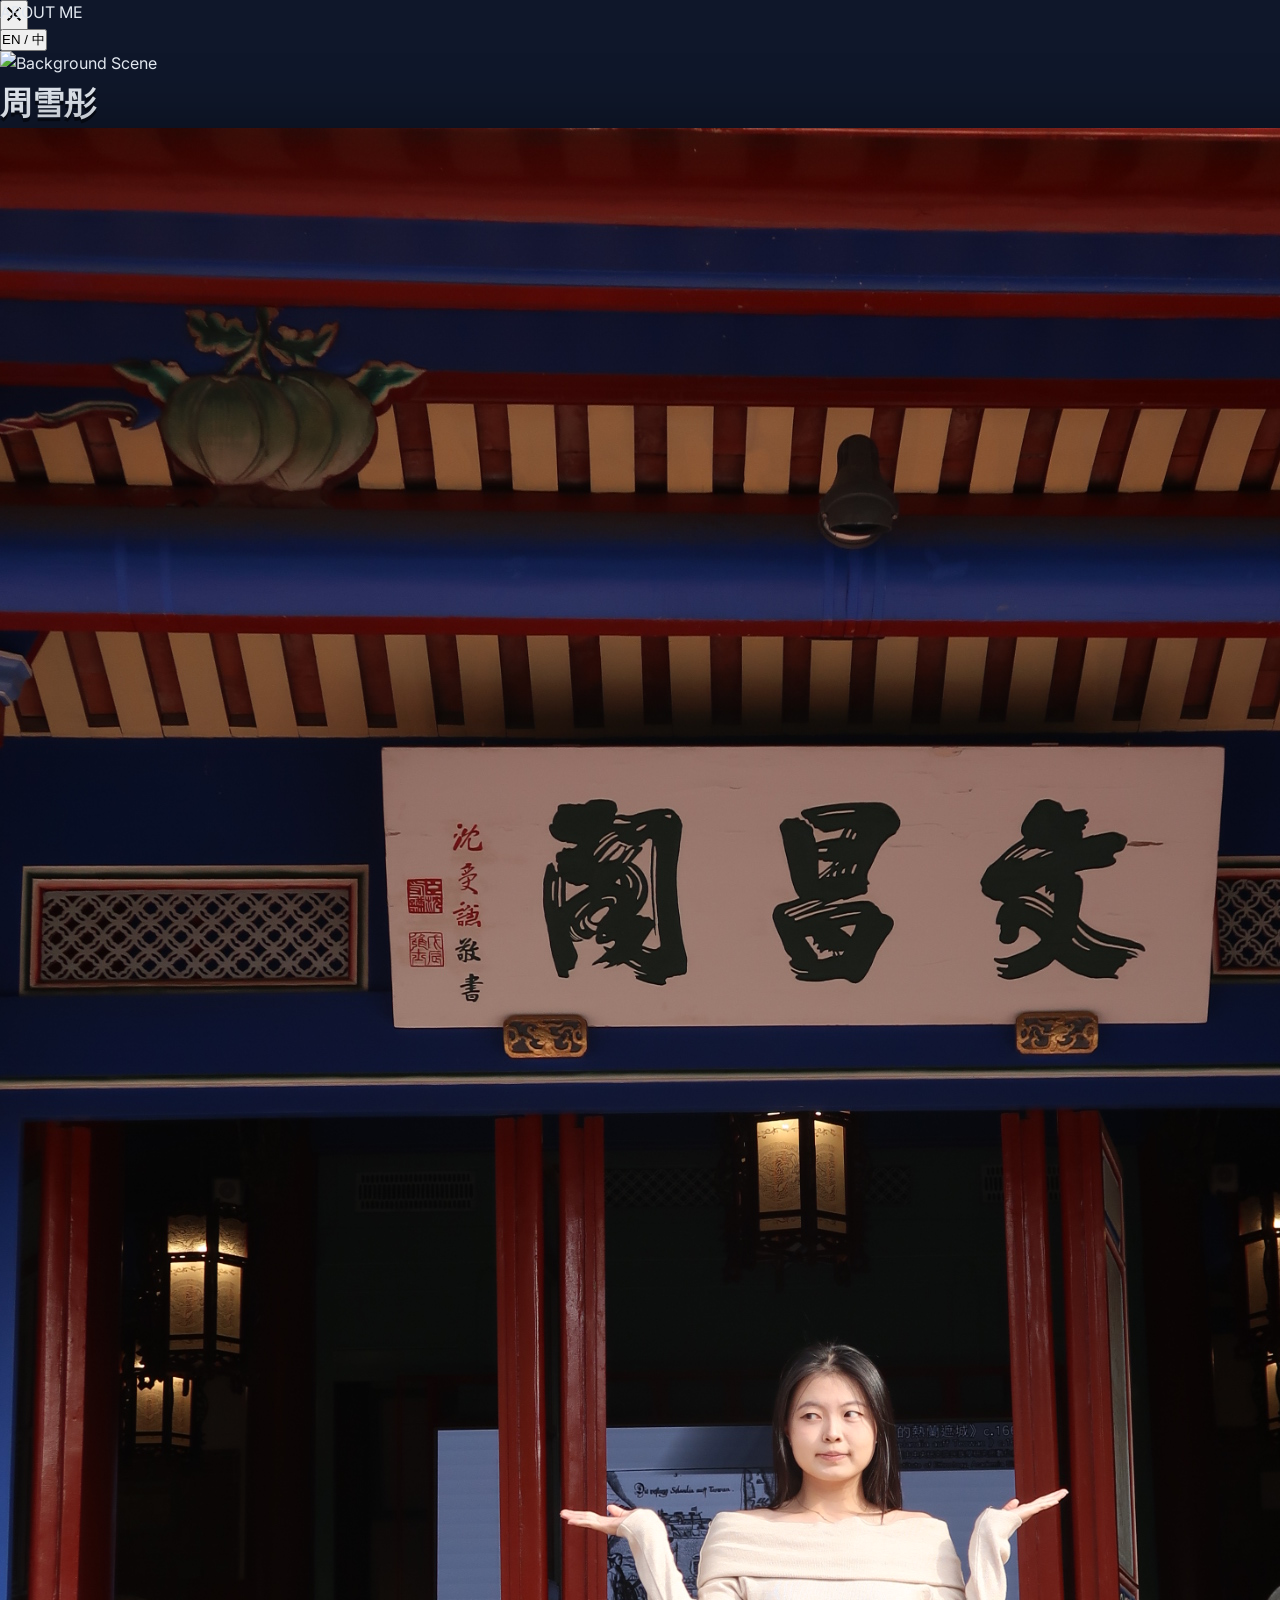
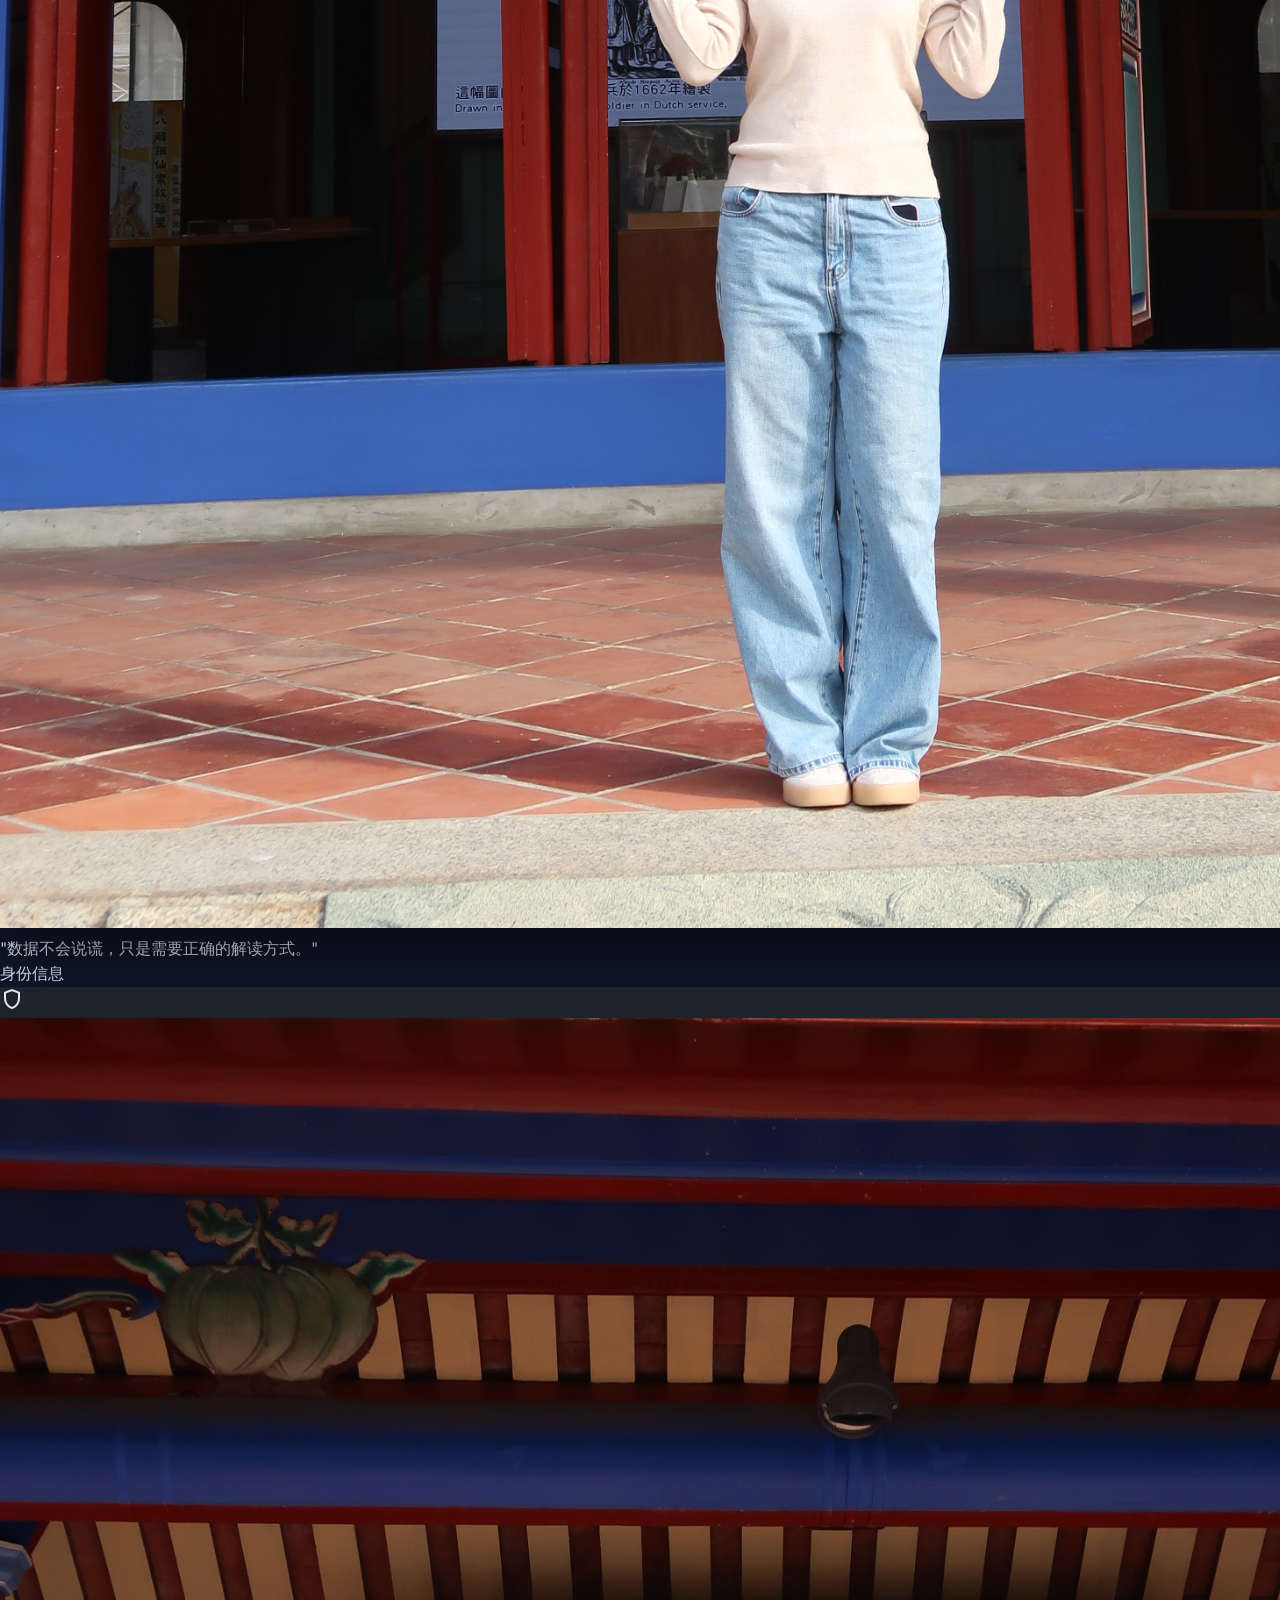
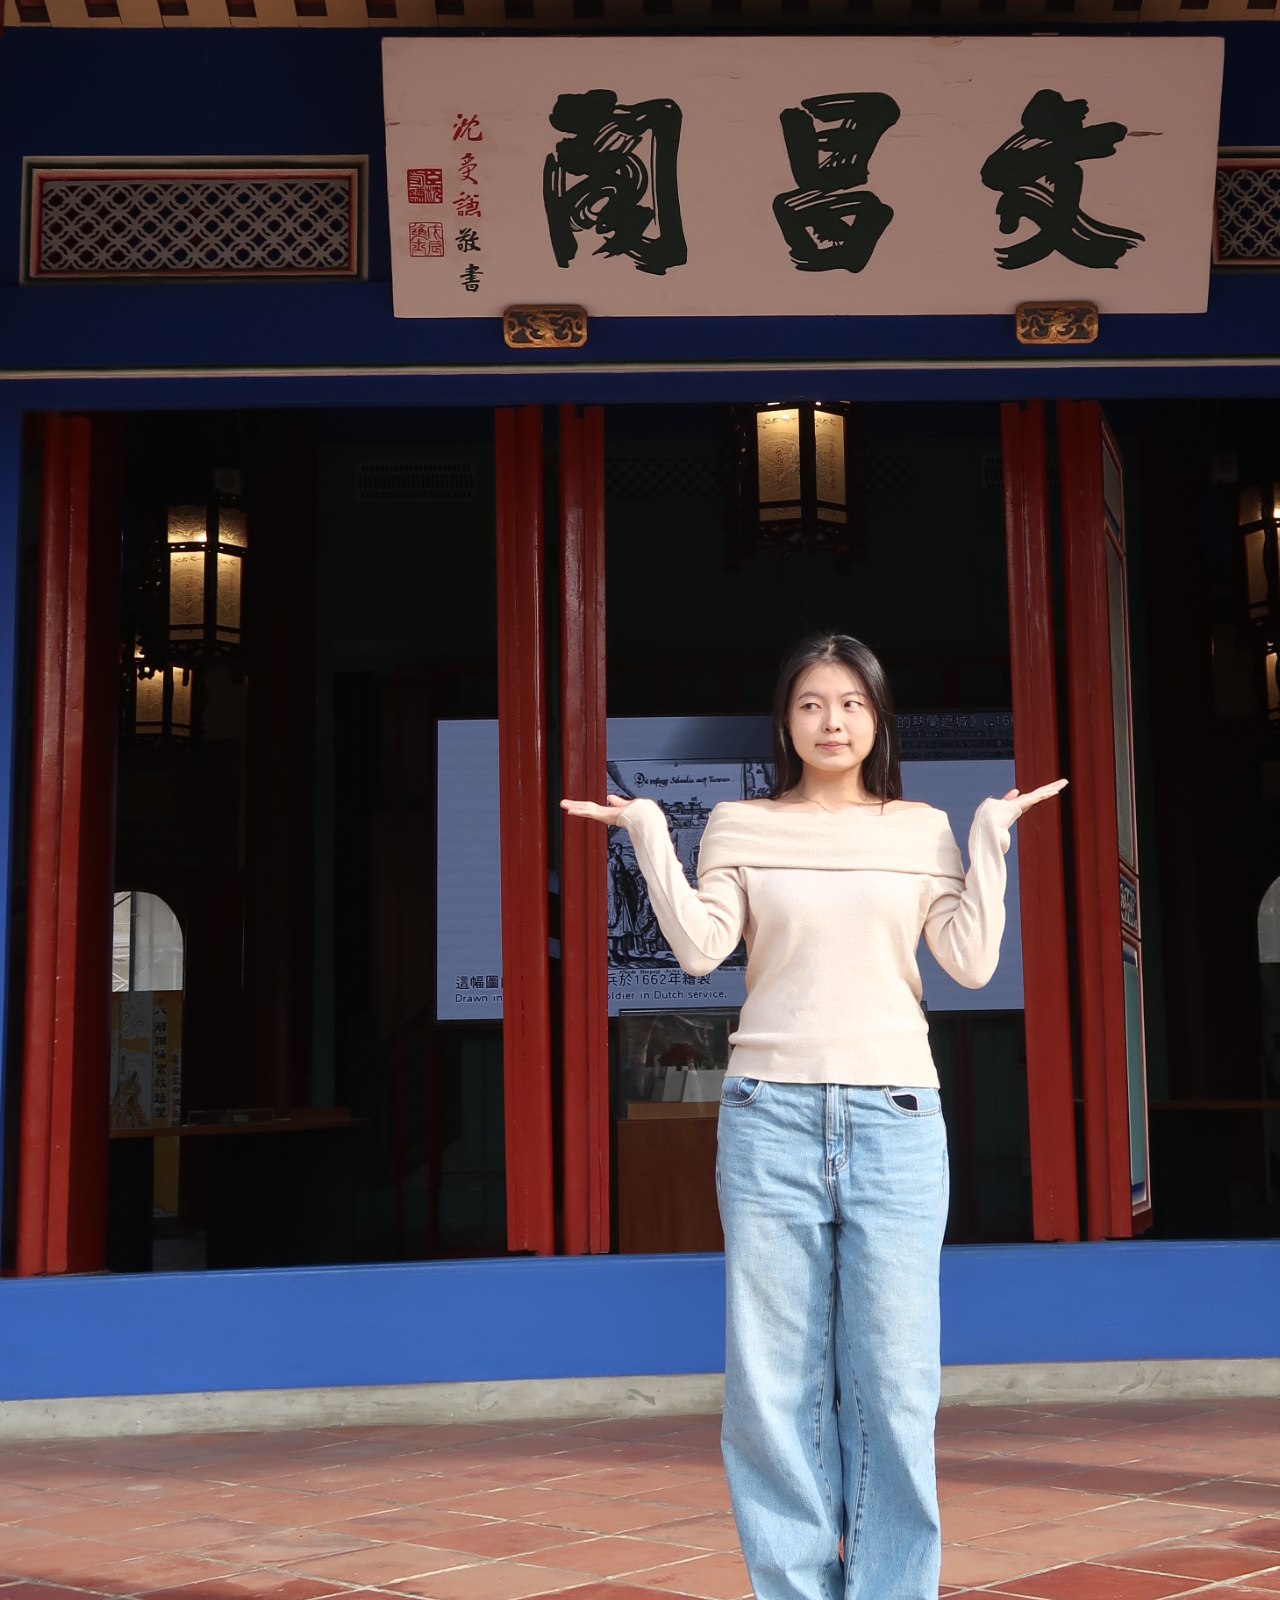
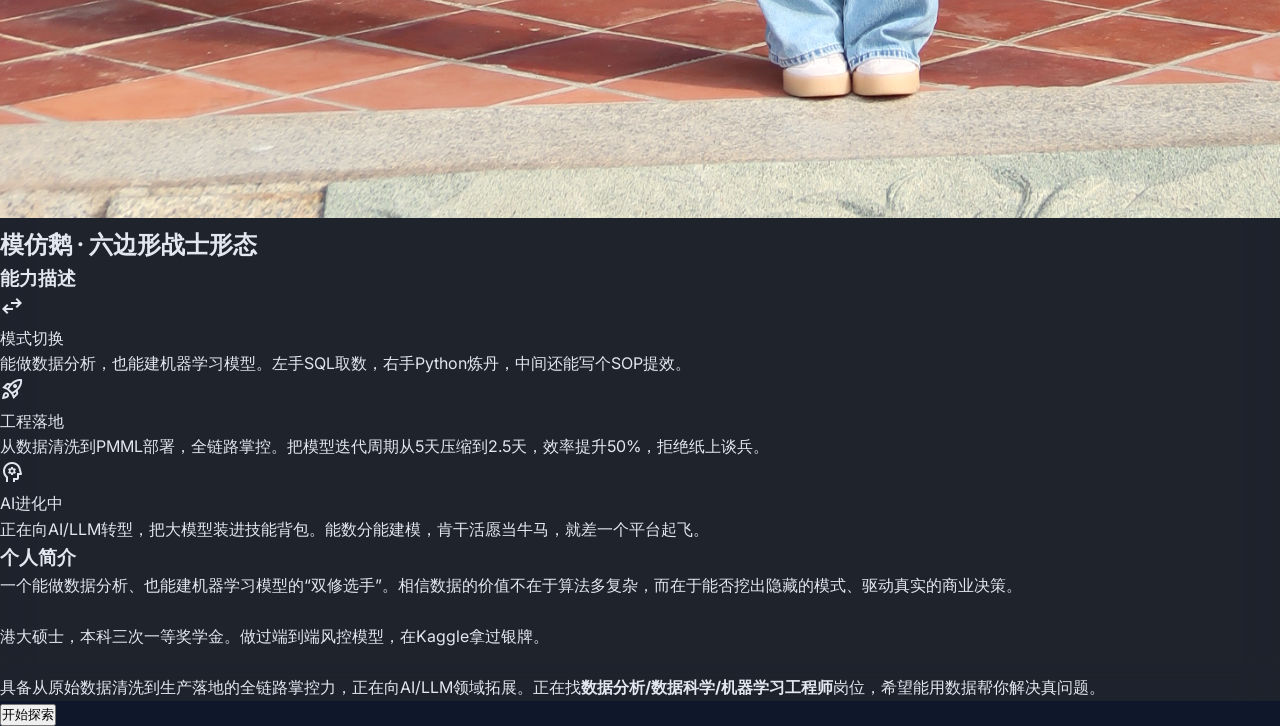
==== commit b04b6d6c: "v2 - refining the website design" ====
--- a/index.html
+++ b/index.html
@@ -2,474 +2,827 @@
 <html lang="zh-CN">
 
 <head>
-    <meta charset="UTF-8">
-    <meta name="viewport" content="width=device-width, initial-scale=1.0">
-    <title>个人经历地图 - Goose Goose Duck Style</title>
-    <!-- 引入字体 -->
-    <link rel="preconnect" href="https://fonts.googleapis.com">
-    <link rel="preconnect" href="https://fonts.gstatic.com" crossorigin>
-    <link
-        href="https://fonts.googleapis.com/css2?family=Fira+Code:wght@400;500&family=Inter:wght@400;500;700&family=Press+Start+2P&family=Geist+Mono:wght@400;500;700&display=swap"
-        rel="stylesheet">
-    <link rel="stylesheet" href="style.css">
-
-    <link
-        href="https://fonts.googleapis.com/css2?family=Plus+Jakarta+Sans:wght@400;500;700;800&amp;family=Be+Vietnam+Pro:wght@400;500;700&amp;display=swap"
-        rel="stylesheet" />
-    <link
-        href="https://fonts.googleapis.com/css2?family=Material+Symbols+Outlined:wght,FILL@100..700,0..1&amp;display=swap"
-        rel="stylesheet" />
-    <script src="https://cdn.tailwindcss.com?plugins=forms,container-queries"></script>
-    <script id="tailwind-config">
-        tailwind.config = {
-            darkMode: "class",
-            theme: {
-                extend: {
-                    colors: {
-                        "on-secondary-fixed-variant": "#a30040",
-                        "surface-tint": "#ffd16c",
-                        "secondary": "#ff6d8d",
-                        "on-secondary": "#480018",
-                        "surface-container": "#171a1c",
-                        "on-background": "#eeeef0",
-                        "on-secondary-fixed": "#6e0028",
-                        "on-primary-fixed-variant": "#604700",
-                        "outline": "#747578",
-                        "surface-variant": "#232629",
-                        "on-tertiary-container": "#110000",
-                        "secondary-fixed-dim": "#ffaeba",
-                        "primary-fixed-dim": "#ecb200",
-                        "surface": "#0c0e10",
-                        "error": "#ff7351",
-                        "secondary-dim": "#e2165f",
-                        "on-surface": "#eeeef0",
-                        "surface-bright": "#292c2f",
-                        "on-primary-container": "#553e00",
-                        "primary-container": "#fdc003",
-                        "inverse-surface": "#f9f9fc",
-                        "surface-container-high": "#1d2022",
-                        "on-primary-fixed": "#3d2b00",
-                        "tertiary-fixed-dim": "#ff7c6c",
-                        "primary-fixed": "#fdc003",
-                        "background": "#0c0e10",
-                        "surface-container-low": "#111416",
-                        "on-surface-variant": "#aaabad",
-                        "on-primary": "#604700",
-                        "tertiary-container": "#fd493b",
-                        "on-tertiary-fixed": "#3a0001",
-                        "error-container": "#b92902",
-                        "outline-variant": "#46484a",
-                        "error-dim": "#d53d18",
-                        "inverse-primary": "#795a00",
-                        "inverse-on-surface": "#535557",
-                        "secondary-fixed": "#ffc2ca",
-                        "surface-dim": "#0c0e10",
-                        "surface-container-lowest": "#000000",
-                        "tertiary-dim": "#ff7161",
-                        "on-tertiary": "#4a0001",
-                        "tertiary-fixed": "#ff9385",
-                        "secondary-container": "#bc004b",
-                        "on-error": "#450900",
-                        "primary": "#ffd16c",
-                        "primary-dim": "#ecb200",
-                        "surface-container-highest": "#232629",
-                        "on-tertiary-fixed-variant": "#7a0003",
-                        "on-error-container": "#ffd2c8",
-                        "on-secondary-container": "#fff6f5",
-                        "tertiary": "#ff7161"
-                    },
-                    fontFamily: {
-                        "headline": ["Plus Jakarta Sans"],
-                        "body": ["Be Vietnam Pro"],
-                        "label": ["Plus Jakarta Sans"]
-                    },
-                    borderRadius: { "DEFAULT": "1rem", "lg": "2rem", "xl": "3rem", "full": "9999px" },
-                },
-            },
-        }
-    </script>
-    <style>
-        .material-symbols-outlined {
-            font-variation-settings: 'FILL' 0, 'wght' 400, 'GRAD' 0, 'opsz' 24;
-        }
-
-        .glass-panel {
-            background: rgba(41, 44, 47, 0.6);
-            backdrop-filter: blur(20px);
-        }
-
-        .goose-shadow {
-            filter: drop-shadow(0 20px 40px rgba(0, 0, 0, 0.6));
-        }
-
-        .stamped-text {
-            text-shadow: 0 4px 0 rgba(0, 0, 0, 0.5);
-        }
-
-        .skill-list::-webkit-scrollbar {
-            width: 4px;
-        }
-
-        .skill-list::-webkit-scrollbar-track {
-            background: rgba(0, 0, 0, 0.2);
-            border-radius: 10px;
-        }
-
-        .skill-list::-webkit-scrollbar-thumb {
-            background: #ffd16c;
-            border-radius: 10px;
-        }
-    </style>
+  <meta charset="UTF-8">
+  <meta name="viewport" content="width=device-width, initial-scale=1.0">
+  <title>个人经历地图 - Goose Goose Duck Style</title>
+  <!-- 引入字体 -->
+  <link rel="preconnect" href="https://fonts.googleapis.com">
+  <link rel="preconnect" href="https://fonts.gstatic.com" crossorigin>
+  <link
+    href="https://fonts.googleapis.com/css2?family=Fira+Code:wght@400;500&family=Inter:wght@400;500;700&family=Press+Start+2P&family=Geist+Mono:wght@400;500;700&display=swap"
+    rel="stylesheet">
+  <link rel="stylesheet" href="style.css">
+
+  <link
+    href="https://fonts.googleapis.com/css2?family=Plus+Jakarta+Sans:wght@400;500;700;800&amp;family=Be+Vietnam+Pro:wght@400;500;700&amp;display=swap"
+    rel="stylesheet" />
+  <link
+    href="https://fonts.googleapis.com/css2?family=Material+Symbols+Outlined:wght,FILL@100..700,0..1&amp;display=swap"
+    rel="stylesheet" />
+  <script src="https://cdn.tailwindcss.com?plugins=forms,container-queries"></script>
+  <script id="tailwind-config">
+    tailwind.config = {
+      darkMode: "class",
+      theme: {
+        extend: {
+          colors: {
+            "on-secondary-fixed-variant": "#a30040",
+            "surface-tint": "#ffd16c",
+            "secondary": "#ff6d8d",
+            "on-secondary": "#480018",
+            "surface-container": "#171a1c",
+            "on-background": "#eeeef0",
+            "on-secondary-fixed": "#6e0028",
+            "on-primary-fixed-variant": "#604700",
+            "outline": "#747578",
+            "surface-variant": "#232629",
+            "on-tertiary-container": "#110000",
+            "secondary-fixed-dim": "#ffaeba",
+            "primary-fixed-dim": "#ecb200",
+            "surface": "#0c0e10",
+            "error": "#ff7351",
+            "secondary-dim": "#e2165f",
+            "on-surface": "#eeeef0",
+            "surface-bright": "#292c2f",
+            "on-primary-container": "#553e00",
+            "primary-container": "#fdc003",
+            "inverse-surface": "#f9f9fc",
+            "surface-container-high": "#1d2022",
+            "on-primary-fixed": "#3d2b00",
+            "tertiary-fixed-dim": "#ff7c6c",
+            "primary-fixed": "#fdc003",
+            "background": "#0c0e10",
+            "surface-container-low": "#111416",
+            "on-surface-variant": "#aaabad",
+            "on-primary": "#604700",
+            "tertiary-container": "#fd493b",
+            "on-tertiary-fixed": "#3a0001",
+            "error-container": "#b92902",
+            "outline-variant": "#46484a",
+            "error-dim": "#d53d18",
+            "inverse-primary": "#795a00",
+            "inverse-on-surface": "#535557",
+            "secondary-fixed": "#ffc2ca",
+            "surface-dim": "#0c0e10",
+            "surface-container-lowest": "#000000",
+            "tertiary-dim": "#ff7161",
+            "on-tertiary": "#4a0001",
+            "tertiary-fixed": "#ff9385",
+            "secondary-container": "#bc004b",
+            "on-error": "#450900",
+            "primary": "#ffd16c",
+            "primary-dim": "#ecb200",
+            "surface-container-highest": "#232629",
+            "on-tertiary-fixed-variant": "#7a0003",
+            "on-error-container": "#ffd2c8",
+            "on-secondary-container": "#fff6f5",
+            "tertiary": "#ff7161"
+          },
+          fontFamily: {
+            "headline": ["Plus Jakarta Sans"],
+            "body": ["Be Vietnam Pro"],
+            "label": ["Plus Jakarta Sans"]
+          },
+          borderRadius: { "DEFAULT": "1rem", "lg": "2rem", "xl": "3rem", "full": "9999px" },
+        },
+      },
+    }
+  </script>
+  <style>
+    .material-symbols-outlined {
+      font-variation-settings: 'FILL' 0, 'wght' 400, 'GRAD' 0, 'opsz' 24;
+    }
+
+    .glass-panel {
+      background: rgba(41, 44, 47, 0.6);
+      backdrop-filter: blur(20px);
+    }
+
+    .goose-shadow {
+      filter: drop-shadow(0 20px 40px rgba(0, 0, 0, 0.6));
+    }
+
+    .stamped-text {
+      text-shadow: 0 4px 0 rgba(0, 0, 0, 0.5);
+    }
+
+    .skill-list::-webkit-scrollbar {
+      width: 4px;
+    }
+
+    .skill-list::-webkit-scrollbar-track {
+      background: rgba(0, 0, 0, 0.2);
+      border-radius: 10px;
+    }
+
+    .skill-list::-webkit-scrollbar-thumb {
+      background: #ffd16c;
+      border-radius: 10px;
+    }
+  </style>
 </head>
 
 <body>
-    <!-- 视图一：身份牌入口 (Terminal Hacker × Glassmorphism) -->
-    <div id="entry-view" class="view active bg-background text-on-surface font-body overflow-hidden">
-        <!-- TopNavBar Component -->
-        <nav
-            class="fixed top-0 left-0 w-full z-50 flex justify-between items-center max-w-[1920px] mx-auto bg-transparent backdrop-blur-md px-8 py-6 shadow-2xl shadow-black/40">
+  <!-- 视图一：身份牌入口 (Terminal Hacker × Glassmorphism) -->
+  <div id="entry-view"
+    class="view active bg-background text-on-surface font-body overflow-y-auto overflow-x-hidden h-screen">
+    <!-- TopNavBar Component -->
+    <nav
+      class="fixed top-0 left-0 w-full z-50 flex justify-between items-center px-10 py-6 bg-transparent pointer-events-none">
+      <div class="flex items-center gap-4 pointer-events-auto">
+        <span class="text-[#ffd16c] text-2xl font-black tracking-tighter">ABOUT ME</span>
+      </div>
+      <div class="flex items-center gap-3 pointer-events-auto">
+        <button
+          class="bg-surface-bright/50 px-4 py-2 rounded-full font-headline font-bold text-primary border border-outline-variant/20 hover:scale-105 active:scale-95 transition-all">
+          EN / 中
+        </button>
+      </div>
+    </nav>
+    <!-- Main Content: Game Lobby Landing -->
+    <main class="relative min-h-screen w-full flex flex-col items-center justify-start">
+      <!-- Ambient Background Scene -->
+      <div class="absolute inset-0 z-0">
+        <div
+          class="absolute inset-0 bg-gradient-to-b from-surface via-surface-container-low to-surface-container-lowest opacity-90">
+        </div>
+        <img alt="Background Scene" class="w-full h-full object-cover opacity-20 mix-blend-overlay"
+          data-alt="cinematic dark gaming lobby interior with neon yellow accents and architectural silhouettes in soft mist"
+          src="https://lh3.googleusercontent.com/aida-public/[base64]" />
+      </div>
+      <!-- Two-Column Layout Grid -->
+      <div class="relative z-10 w-full max-w-7xl px-8 grid grid-cols-12 gap-12 items-start min-h-full pt-20 pb-20">
+        <!-- Left Column: Character Photo -->
+        <div class="col-span-12 lg:col-span-5 flex flex-col items-center justify-center relative">
+          <!-- Stamped Title -->
+          <div class="text-center w-full z-20 mt-10 mb-8">
+            <h1
+              class="text-7xl font-headline font-black text-primary uppercase tracking-tighter stamped-text transform">
+              周雪彤
+            </h1>
+          </div>
+          <!-- Main Goose Character -->
+          <div
+            class="relative w-full max-w-xs goose-shadow transform hover:scale-105 transition-transform duration-500 cursor-pointer rounded-3xl overflow-hidden shadow-2xl border-2 border-primary/20">
+            <img alt="Central Goose Character" class="w-full h-auto object-cover"
+              data-alt="chunky cartoon goose character dressed in a yellow raincoat and matching rain hat, cinematic low-angle gaming character view"
+              src="pic/个人照片.JPG" />
+            <div class="absolute bottom-4 left-1/2 -translate-x-1/2 w-48 h-8 bg-primary/20 blur-2xl rounded-full">
+            </div>
+          </div>
+          <!-- Quote under photo -->
+          <div class="mt-8 px-4">
+            <p class="text-lg font-headline font-black text-primary italic leading-tight text-center drop-shadow-md">
+              "数据不会说谎，只是需要正确的解读方式。"
+            </p>
+          </div>
+        </div>
+        <!-- Right Column: Identity Card restructured -->
+        <div class="col-span-12 lg:col-span-7 flex flex-col items-center justify-start">
+          <!-- Label above the box -->
+          <p class="text-2xl font-headline font-bold text-primary tracking-[0.3em] mt-10 mb-6 drop-shadow-lg">
+            身份信息</p>
+          <div
+            class="w-full glass-panel p-10 rounded-lg border-2 border-primary/20 flex flex-col gap-8 shadow-2xl relative overflow-hidden group">
+            <div class="absolute top-0 right-0 p-6 opacity-10 group-hover:opacity-20 transition-opacity">
+              <span class="material-symbols-outlined text-8xl" data-icon="shield">shield</span>
+            </div>
+            <div class="flex items-center gap-6">
+              <div class="w-20 h-20 rounded-full border-4 border-primary overflow-hidden shadow-lg shadow-primary/20">
+                <img alt="Avatar" class="w-full h-full object-cover"
+                  data-alt="close-up of a stylized playful goose character illustration with a tiny detective hat"
+                  src="pic/个人照片.JPG" />
+              </div>
+              <div>
+                <h2 class="text-4xl font-headline font-black text-on-surface">模仿鹅 · 六边形战士形态</h2>
+              </div>
+            </div>
+            <div class="grid grid-cols-1 md:grid-cols-2 gap-10">
+              <div class="space-y-4">
+                <h3
+                  class="font-headline font-bold text-primary text-base uppercase tracking-widest flex items-center gap-2 border-b border-primary/20 pb-2">
+                  能力描述
+                </h3>
+                <div class="skill-list space-y-6">
+                  <div class="flex gap-3">
+                    <span class="material-symbols-outlined text-secondary" data-icon="swap_horiz">swap_horiz</span>
+                    <div>
+                      <p class="text-xl font-black text-on-surface">模式切换</p>
+                      <p class="text-[13px] text-on-surface-variant leading-relaxed">
+                        能做数据分析，也能建机器学习模型。左手SQL取数，右手Python炼丹，中间还能写个SOP提效。</p>
+                    </div>
+                  </div>
+
+                  <div class="flex gap-3">
+                    <span class="material-symbols-outlined text-secondary"
+                      data-icon="rocket_launch">rocket_launch</span>
+                    <div>
+                      <p class="text-xl font-black text-on-surface">工程落地</p>
+                      <p class="text-[13px] text-on-surface-variant leading-relaxed">
+                        从数据清洗到PMML部署，全链路掌控。把模型迭代周期从5天压缩到2.5天，效率提升50%，拒绝纸上谈兵。</p>
+                    </div>
+                  </div>
+                  <div class="flex gap-3">
+                    <span class="material-symbols-outlined text-secondary" data-icon="psychology">psychology</span>
+                    <div>
+                      <p class="text-xl font-black text-on-surface">AI进化中</p>
+                      <p class="text-[13px] text-on-surface-variant leading-relaxed">
+                        正在向AI/LLM转型，把大模型装进技能背包。能数分能建模，肯干活愿当牛马，就差一个平台起飞。</p>
+                    </div>
+                  </div>
+
+                </div>
+              </div>
+              <div class="flex flex-col">
+                <div class="space-y-4">
+                  <h3
+                    class="font-headline font-bold text-primary text-base uppercase tracking-widest flex items-center gap-2 border-b border-primary/20 pb-2">
+                    个人简介
+                  </h3>
+                  <p
+                    class="text-[15px] text-on-surface-variant leading-relaxed border-l-4 border-primary/40 pl-4 py-1 italic">
+                    一个能做数据分析、也能建机器学习模型的“双修选手”。相信数据的价值不在于算法多复杂，而在于能否挖出隐藏的模式、驱动真实的商业决策。<br /><br />
+                    港大硕士，本科三次一等奖学金。做过端到端风控模型，在Kaggle拿过银牌。<br /><br />
+                    具备从原始数据清洗到生产落地的全链路掌控力，正在向AI/LLM领域拓展。正在找<b>数据分析/数据科学/机器学习工程师</b>岗位，希望能用数据帮你解决真问题。
+                  </p>
+                </div>
+              </div>
+            </div>
+          </div>
+          <!-- Start Exploration Button below the box -->
+          <div class="mt-12 w-full max-w-sm relative group text-center">
             <div
-                class="text-2xl font-black text-[#ffd16c] drop-shadow-[0_2px_0_rgba(0,0,0,1)] uppercase tracking-widest font-headline">
-                ABOUT ME</div>
-            <div class="hidden md:flex items-center gap-10">
-                <a class="font-headline font-bold uppercase tracking-widest text-[#eeeef0] hover:text-[#ffd16c] transition-colors hover:scale-105 active:scale-95 duration-200"
-                    href="#"></a>
-                <a class="font-headline font-bold uppercase tracking-widest text-[#eeeef0] hover:text-[#ffd16c] transition-colors hover:scale-105 active:scale-95 duration-200"
-                    href="#"></a>
-                <a class="font-headline font-bold uppercase tracking-widest text-[#eeeef0] hover:text-[#ffd16c] transition-colors hover:scale-105 active:scale-95 duration-200"
-                    href="#"></a>
-                <a class="font-headline font-bold uppercase tracking-widest text-[#eeeef0] hover:text-[#ffd16c] transition-colors hover:scale-105 active:scale-95 duration-200"
-                    href="#"></a>
-            </div>
-            <div class="flex items-center gap-4">
-                <button
-                    class="bg-[#ffd16c]/10 border border-[#ffd16c]/30 text-[#ffd16c] px-4 py-2 rounded-lg font-headline font-bold tracking-wider hover:bg-[#ffd16c]/20 transition-all text-sm">
-                    EN / 中
-                </button>
-            </div>
-        </nav>
-        <!-- Main Content: Game Lobby Landing -->
-        <main class="relative h-screen w-full flex items-center justify-center overflow-hidden">
-            <!-- Ambient Background Scene -->
-            <div class="absolute inset-0 z-0">
+              class="absolute inset-0 bg-primary/30 blur-2xl group-hover:bg-primary/50 transition-all rounded-full scale-110">
+            </div>
+            <button id="btn-enter-game"
+              class="relative w-full bg-primary text-on-primary font-headline font-black text-2xl px-12 py-5 rounded-full tracking-widest transform hover:-translate-y-1 active:scale-95 transition-all shadow-[0_20px_50px_rgba(253,192,3,0.3)]">
+              开始探索
+            </button>
+
+          </div>
+        </div>
+      </div>
+      <!-- Background Decorative Elements -->
+      <div class="absolute bottom-20 left-10 w-64 h-64 bg-secondary/10 rounded-full blur-[100px] -z-10"></div>
+      <div class="absolute top-20 right-10 w-96 h-96 bg-primary/10 rounded-full blur-[120px] -z-10"></div>
+    </main>
+
+
+  </div>
+
+
+
+  <!-- 视图二：地图页面 -->
+  <div id="map-view" class="view hidden relative w-full h-full">
+
+    <!-- TopNavBar Implementation -->
+    <!-- TopNavBar Implementation -->
+    <nav
+      class="fixed top-0 left-0 w-full z-50 flex justify-between items-start px-10 py-6 bg-transparent pointer-events-none">
+      <div class="flex items-center gap-4 pointer-events-auto mt-2">
+        <span class="text-[#ffd16c] text-2xl font-black tracking-tighter">ABOUT ME</span>
+      </div>
+      <div class="flex flex-col items-end gap-3 pointer-events-auto">
+        <div class="flex items-center gap-3">
+          <button id="btn-return-entry"
+            class="bg-primary/10 border border-primary/30 text-primary px-4 py-2 rounded-full font-headline font-bold tracking-wider hover:bg-primary/20 transition-all text-sm flex items-center gap-2">
+            <span class="material-symbols-outlined text-[20px]" data-icon="logout">logout</span>
+            返回入口
+          </button>
+          <button
+            class="bg-surface-bright/50 px-4 py-2 rounded-full font-headline font-bold text-primary border border-outline-variant/20 hover:scale-105 active:scale-95 transition-all">
+            EN / 中
+          </button>
+        </div>
+        <!-- Info Toggle Button -->
+        <button
+          class="w-12 h-12 flex items-center justify-center rounded-full bg-primary/20 border border-primary/40 text-primary hover:bg-primary hover:text-surface transition-all shadow-[0_0_15px_rgba(255,209,108,0.2)] mr-2"
+          onclick="document.getElementById('info-card').classList.toggle('hidden')">
+          <span class="material-symbols-outlined text-2xl" data-icon="info">info</span>
+        </button>
+      </div>
+    </nav>
+    <!-- Player Profile Pop-up (Stylized Game Card) -->
+    <div class="info-modal hidden fixed top-32 right-10 w-80 z-50" id="info-card">
+      <div
+        class="bg-surface-container-high/95 backdrop-blur-xl border border-primary/20 rounded-[2.5rem] p-6 shadow-[0_32px_64px_rgba(0,0,0,0.8)] overflow-hidden relative">
+        <!-- Card Decoration -->
+        <div class="absolute -top-12 -right-12 w-32 h-32 bg-primary/10 rounded-full blur-3xl"></div>
+        <div class="absolute -bottom-12 -left-12 w-32 h-32 bg-secondary/10 rounded-full blur-3xl"></div>
+        <div class="relative z-10">
+          <div class="flex items-center gap-3 mb-6">
+            <div class="w-12 h-12 rounded-full bg-primary flex items-center justify-center">
+              <span class="material-symbols-outlined text-surface" data-icon="account_circle">account_circle</span>
+            </div>
+            <div>
+              <h4 class="font-headline font-black text-primary uppercase tracking-tighter">Player Profile</h4>
+              <p class="text-[10px] text-on-surface-variant font-bold uppercase tracking-widest">ID: VANGUARD_01</p>
+            </div>
+          </div>
+          <div class="space-y-6">
+            <!-- MBTI Section -->
+            <div class="p-4 bg-surface-container-lowest/50 rounded-2xl border border-outline-variant/10">
+              <div class="flex justify-between items-center mb-2">
+                <span class="text-[10px] font-black text-on-surface-variant uppercase tracking-widest">Core
+                  Personality</span>
+                <span
+                  class="px-2 py-0.5 rounded-full bg-secondary/20 text-secondary text-[10px] font-black uppercase">MBTI</span>
+              </div>
+              <h5 class="text-xl font-headline font-extrabold text-on-surface tracking-tight">ENTJ</h5>
+              <p class="text-xs text-primary font-bold italic uppercase">"The Commander"</p>
+            </div>
+            <!-- Hobbies Section -->
+            <div class="space-y-3">
+              <span class="text-[10px] font-black text-on-surface-variant uppercase tracking-widest px-1">Interests
+                &amp; Passion</span>
+              <div class="flex flex-wrap gap-2">
                 <div
-                    class="absolute inset-0 bg-gradient-to-b from-surface via-surface-container-low to-surface-container-lowest opacity-90">
-                </div>
-                <img alt="Background Scene" class="w-full h-full object-cover opacity-20 mix-blend-overlay"
-                    data-alt="cinematic dark gaming lobby interior with neon yellow accents and architectural silhouettes in soft mist"
-                    src="https://lh3.googleusercontent.com/aida-public/[base64]" />
-            </div>
-            <!-- Two-Column Layout Grid -->
-            <div class="relative z-10 w-full max-w-7xl px-8 grid grid-cols-12 gap-12 items-center h-full pt-20 pb-20">
-                <!-- Left Column: Character Photo -->
-                <div class="col-span-12 lg:col-span-5 flex flex-col items-center justify-center relative">
-                    <!-- Stamped Title -->
-                    <div class="absolute top-[-3rem] text-center w-full z-20">
-                        <h1
-                            class="text-7xl font-headline font-black text-primary uppercase tracking-tighter stamped-text transform -rotate-2">
-                            我的领域
-                        </h1>
-                        <p class="text-on-surface-variant font-headline font-bold tracking-[0.4em] text-xs mt-2">MY
-                            TERRITORY</p>
-                    </div>
-                    <!-- Main Goose Character -->
-                    <div
-                        class="relative w-full max-w-md goose-shadow transform hover:scale-105 transition-transform duration-500 cursor-pointer">
-                        <img alt="Central Goose Character" class="w-full h-auto object-contain"
-                            data-alt="chunky cartoon goose character dressed in a yellow raincoat and matching rain hat, cinematic low-angle gaming character view"
-                            src="pic/个人照片.JPG" />
-                        <div
-                            class="absolute bottom-4 left-1/2 -translate-x-1/2 w-48 h-8 bg-primary/20 blur-2xl rounded-full">
-                        </div>
-                    </div>
-                    <!-- Quote under photo -->
-                    <div class="mt-8 px-4">
-                        <p
-                            class="text-lg font-headline font-black text-primary italic leading-tight text-center drop-shadow-md">
-                            "数据不会说谎，只是需要正确的解读方式。"
-                        </p>
-                    </div>
-                </div>
-                <!-- Right Column: Identity Card restructured -->
-                <div class="col-span-12 lg:col-span-7 flex flex-col items-center justify-center">
-                    <!-- Label above the box -->
-                    <p
-                        class="text-xs font-headline font-bold text-primary tracking-[0.5em] uppercase mb-6 drop-shadow-lg">
-                        Identity Card</p>
-                    <div
-                        class="w-full glass-panel p-10 rounded-lg border-2 border-primary/20 flex flex-col gap-8 shadow-2xl relative overflow-hidden group">
-                        <div class="absolute top-0 right-0 p-6 opacity-10 group-hover:opacity-20 transition-opacity">
-                            <span class="material-symbols-outlined text-8xl" data-icon="shield">shield</span>
-                        </div>
-                        <div class="flex items-center gap-6">
-                            <div
-                                class="w-20 h-20 rounded-full border-4 border-primary overflow-hidden shadow-lg shadow-primary/20">
-                                <img alt="Avatar" class="w-full h-full object-cover"
-                                    data-alt="close-up of a stylized playful goose character illustration with a tiny detective hat"
-                                    src="pic/个人照片.JPG" />
-                            </div>
-                            <div>
-                                <h2 class="text-3xl font-headline font-black text-on-surface">模仿鹅 · 六边形战士形态</h2>
-                            </div>
-                        </div>
-                        <div class="grid grid-cols-1 md:grid-cols-2 gap-8">
-                            <div class="space-y-4">
-                                <h3
-                                    class="font-headline font-bold text-primary text-xs uppercase tracking-widest flex items-center gap-2 border-b border-primary/20 pb-2">
-                                    <span class="material-symbols-outlined text-sm"
-                                        data-icon="military_tech">military_tech</span> Character Skills
-                                </h3>
-                                <div class="skill-list max-h-[320px] overflow-y-auto pr-2 space-y-5">
-                                    <div class="flex gap-3">
-                                        <span class="material-symbols-outlined text-secondary"
-                                            data-icon="swap_horiz">swap_horiz</span>
-                                        <div>
-                                            <p class="text-sm font-bold text-on-surface">模式切换</p>
-                                            <p class="text-[11px] text-on-surface-variant leading-relaxed">
-                                                灵活应对多种复杂业务场景与技术挑战。</p>
-                                        </div>
-                                    </div>
-                                    <div class="flex gap-3">
-                                        <span class="material-symbols-outlined text-secondary"
-                                            data-icon="search">search</span>
-                                        <div>
-                                            <p class="text-sm font-bold text-on-surface">模式猎手</p>
-                                            <p class="text-[11px] text-on-surface-variant leading-relaxed">
-                                                在海量数据中精准捕捉关键洞察与规律。</p>
-                                        </div>
-                                    </div>
-                                    <div class="flex gap-3">
-                                        <span class="material-symbols-outlined text-secondary"
-                                            data-icon="rocket_launch">rocket_launch</span>
-                                        <div>
-                                            <p class="text-sm font-bold text-on-surface">工程落地</p>
-                                            <p class="text-[11px] text-on-surface-variant leading-relaxed">
-                                                具备强大的全栈实现能力，让创意快速上线。</p>
-                                        </div>
-                                    </div>
-                                    <div class="flex gap-3">
-                                        <span class="material-symbols-outlined text-secondary"
-                                            data-icon="psychology">psychology</span>
-                                        <div>
-                                            <p class="text-sm font-bold text-on-surface">AI进化中</p>
-                                            <p class="text-[11px] text-on-surface-variant leading-relaxed">
-                                                深度探索LLM与生成式AI的无限可能。</p>
-                                        </div>
-                                    </div>
-                                    <div class="flex gap-3">
-                                        <span class="material-symbols-outlined text-secondary"
-                                            data-icon="trending_up">trending_up</span>
-                                        <div>
-                                            <p class="text-sm font-bold text-on-surface">商业嗅觉</p>
-                                            <p class="text-[11px] text-on-surface-variant leading-relaxed">
-                                                洞察技术背后的商业逻辑与用户增长价值。</p>
-                                        </div>
-                                    </div>
-                                </div>
-                            </div>
-                            <div class="flex flex-col">
-                                <div class="space-y-4">
-                                    <h3
-                                        class="font-headline font-bold text-primary text-xs uppercase tracking-widest flex items-center gap-2 border-b border-primary/20 pb-2">
-                                        <span class="material-symbols-outlined text-sm"
-                                            data-icon="history_edu">history_edu</span> Biography
-                                    </h3>
-                                    <p
-                                        class="text-sm text-on-surface-variant leading-relaxed border-l-4 border-primary/40 pl-4 py-1 italic">
-                                        HKU Master in Data Science. Kaggle Silver Medalist. <br /><br />
-                                        Passion for building intelligent products and exploring the boundaries of
-                                        technology through data-driven innovation and creative problem solving.
-                                    </p>
-                                </div>
-                            </div>
-                        </div>
-                    </div>
-                    <!-- Start Exploration Button below the box -->
-                    <div class="mt-12 w-full max-w-sm relative group text-center">
-                        <div
-                            class="absolute inset-0 bg-primary/30 blur-2xl group-hover:bg-primary/50 transition-all rounded-full scale-110">
-                        </div>
-                        <button id="btn-enter-game"
-                            class="relative w-full bg-primary text-on-primary font-headline font-black text-2xl px-12 py-5 rounded-full tracking-widest transform hover:-translate-y-1 active:scale-95 transition-all shadow-[0_20px_50px_rgba(253,192,3,0.3)]">
-                            开始探索
-                        </button>
-                        <div
-                            class="mt-4 font-headline font-bold text-[11px] tracking-[0.4em] text-on-surface-variant uppercase opacity-70">
-                            PRESS [ENTER] TO START
-                        </div>
-                    </div>
-                </div>
-            </div>
-            <!-- Background Decorative Elements -->
-            <div class="absolute bottom-20 left-10 w-64 h-64 bg-secondary/10 rounded-full blur-[100px] -z-10"></div>
-            <div class="absolute top-20 right-10 w-96 h-96 bg-primary/10 rounded-full blur-[120px] -z-10"></div>
-        </main>
-
-
+                  class="px-3 py-1.5 rounded-full bg-surface-variant border border-outline-variant/20 text-[11px] font-bold text-on-surface">
+                  Goose Goose Duck</div>
+                <div
+                  class="px-3 py-1.5 rounded-full bg-surface-variant border border-outline-variant/20 text-[11px] font-bold text-on-surface">
+                  Data Visualization</div>
+                <div
+                  class="px-3 py-1.5 rounded-full bg-surface-variant border border-outline-variant/20 text-[11px] font-bold text-on-surface">
+                  Strategic Gaming</div>
+                <div
+                  class="px-3 py-1.5 rounded-full bg-surface-variant border border-outline-variant/20 text-[11px] font-bold text-on-surface">
+                  Hiking</div>
+              </div>
+            </div>
+            <!-- Extra Stats -->
+            <div class="pt-4 border-t border-outline-variant/20 flex justify-between">
+              <div class="text-center">
+                <p class="text-[10px] font-black text-on-surface-variant uppercase tracking-widest">Strategy</p>
+                <p class="text-lg font-headline font-bold text-primary">S+</p>
+              </div>
+              <div class="text-center">
+                <p class="text-[10px] font-black text-on-surface-variant uppercase tracking-widest">Analytics</p>
+                <p class="text-lg font-headline font-bold text-primary">A</p>
+              </div>
+              <div class="text-center">
+                <p class="text-[10px] font-black text-on-surface-variant uppercase tracking-widest">Exploration</p>
+                <p class="text-lg font-headline font-bold text-primary">B+</p>
+              </div>
+            </div>
+          </div>
+        </div>
+      </div>
     </div>
-
-
-
-    <!-- 视图二：地图页面 -->
-    <div id="map-view" class="view hidden">
-        <div class="status-bar">
-            <span>当前对局：人生Online</span>
-            <span>角色：模仿鹅</span>
-            <span id="game-status">状态：探索中</span>
-        </div>
-
-        <div class="map-container" id="map-container">
-            <!-- 角色 -->
-            <div id="player-char" class="player-char">🦆</div>
-
-            <!-- 地图区域设定 -->
-            <div class="zone-grid">
-                <!-- 区域1：代码森林 -->
-                <div class="zone-card" data-zone="code" id="zone-code">
-                    <div class="zone-icon">🌲</div>
-                    <div class="zone-name">代码森林</div>
-                </div>
-
-                <!-- 区域2：深夜咖啡馆 -->
-                <div class="zone-card" data-zone="cafe" id="zone-cafe">
-                    <div class="zone-icon">☕</div>
-                    <div class="zone-name">深夜咖啡馆</div>
-                </div>
-
-                <!-- 区域3：成就殿堂 -->
-                <div class="zone-card" data-zone="achieve" id="zone-achieve">
-                    <div class="zone-icon">🏆</div>
-                    <div class="zone-name">成就殿堂</div>
-                </div>
-            </div>
-
-            <!-- 彩蛋装饰物 -->
-            <div class="easter-egg" style="top: 20%; left: 10%;" data-msg="这桶爆米花已经陪你看完 100 场直播了🍿">🍿</div>
-            <div class="easter-egg" style="bottom: 15%; right: 15%;" data-msg="这只呆鸭站在这里思考鸭生，不要打扰它！🐤">🐤</div>
-        </div>
-
-        <!-- 弹窗容器 -->
-        <div class="modal-overlay hidden" id="modal-overlay">
-            <div class="modal-content">
-                <div class="modal-header">
-                    <span id="modal-title" class="modal-title"></span>
-                    <button id="btn-close-modal" class="btn-close">×</button>
-                </div>
-                <div class="modal-body" id="modal-body">
-                    <!-- 内容动态注入 -->
-                </div>
-            </div>
-        </div>
+    <!-- Main Exploration Canvas -->
+    <main class="relative w-full h-screen overflow-hidden map-texture flex items-center justify-center pt-20">
+      <!-- Background Elements (Faint World Map) -->
+      <div class="absolute inset-0 z-0 opacity-20 pointer-events-none">
+        <img alt="faint world map sketch on dark parchment" class="w-full h-full object-cover mix-blend-luminosity"
+          data-alt="abstract stylized world map outline with geometric ley lines and topographic contours on a deep charcoal background"
+          src="https://lh3.googleusercontent.com/aida-public/[base64]" />
+      </div>
+      <!-- The Skill Map: Landmark Locations (Asymmetric Layout) -->
+      <div class="relative w-full h-full max-w-7xl mx-auto z-10 p-10">
+        <!-- Automation Valley - Repositioned -->
+        <div class="absolute top-[22%] left-[50%] -translate-x-1/2 group landmark-node cursor-pointer"
+          data-zone="automation">
+          <div
+            class="bg-surface-container-high/80 backdrop-blur-md p-6 rounded-xl border border-outline-variant/10 shadow-2xl group-hover:scale-110 transition-transform duration-300">
+            <div
+              class="w-16 h-16 bg-primary rounded-full flex items-center justify-center mb-4 mx-auto shadow-[0_0_20px_rgba(255,209,108,0.3)]">
+              <span class="material-symbols-outlined text-surface text-4xl"
+                data-icon="settings_input_component">settings_input_component</span>
+            </div>
+            <h3 class="font-headline font-extrabold text-primary text-center uppercase tracking-tight">自动化之谷
+            </h3>
+            <p class="text-[10px] text-on-surface-variant text-center mt-1 uppercase tracking-widest">
+              Automation Valley</p>
+          </div>
+        </div>
+        <!-- Algorithm Armory -->
+        <div class="absolute top-[45%] left-[25%] group landmark-node cursor-pointer" data-zone="algorithm">
+          <div
+            class="bg-surface-container-high/80 backdrop-blur-md p-6 rounded-xl border border-outline-variant/10 shadow-2xl group-hover:scale-110 transition-transform duration-300">
+            <div
+              class="w-16 h-16 bg-[#a8a9ad] rounded-full flex items-center justify-center mb-4 mx-auto shadow-[0_0_20px_rgba(168,169,173,0.3)]">
+              <span class="material-symbols-outlined text-surface text-4xl" data-icon="swords">swords</span>
+            </div>
+            <h3 class="font-headline font-extrabold text-on-surface text-center uppercase tracking-tight">算法军械库
+            </h3>
+            <p class="text-[10px] text-on-surface-variant text-center mt-1 uppercase tracking-widest">
+              Algorithm Armory</p>
+          </div>
+        </div>
+        <!-- Business Fortress -->
+        <div class="absolute bottom-[20%] left-[45%] group landmark-node cursor-pointer" data-zone="business">
+          <div
+            class="bg-surface-container-high/80 backdrop-blur-md p-6 rounded-xl border border-outline-variant/10 shadow-2xl group-hover:scale-110 transition-transform duration-300">
+            <div
+              class="w-16 h-16 bg-primary-fixed-dim rounded-full flex items-center justify-center mb-4 mx-auto shadow-[0_0_20px_rgba(253,192,3,0.2)]">
+              <span class="material-symbols-outlined text-surface text-4xl" data-icon="fort">fort</span>
+            </div>
+            <h3 class="font-headline font-extrabold text-primary text-center uppercase tracking-tight">业务堡垒</h3>
+            <p class="text-[10px] text-on-surface-variant text-center mt-1 uppercase tracking-widest">Business
+              Fortress</p>
+          </div>
+        </div>
+        <!-- Cloud City -->
+        <div class="absolute top-[20%] right-[10%] group landmark-node cursor-pointer" data-zone="cloud">
+          <div
+            class="bg-surface-container-high/80 backdrop-blur-md p-6 rounded-xl border border-outline-variant/10 shadow-2xl group-hover:scale-110 transition-transform duration-300">
+            <div
+              class="w-20 h-20 bg-primary-container rounded-full flex items-center justify-center mb-4 mx-auto shadow-[0_0_30px_rgba(253,192,3,0.4)]">
+              <div class="flex flex-col items-center">
+                <span class="material-symbols-outlined text-on-primary-container text-4xl -mb-1"
+                  data-icon="cloud">cloud</span>
+                <span class="material-symbols-outlined text-on-primary-container text-2xl"
+                  data-icon="power">power</span>
+              </div>
+            </div>
+            <h3 class="font-headline font-extrabold text-primary text-center text-lg uppercase tracking-tight">
+              工程云端之城</h3>
+            <p class="text-[10px] text-on-surface-variant text-center mt-1 uppercase tracking-widest">
+              Engineering Cloud City</p>
+          </div>
+        </div>
+        <!-- Crossover Highlands -->
+        <div class="absolute bottom-[35%] right-[25%] group landmark-node cursor-pointer" data-zone="crossover">
+          <div
+            class="bg-surface-container-high/80 backdrop-blur-md p-6 rounded-xl border border-outline-variant/10 shadow-2xl group-hover:scale-110 transition-transform duration-300">
+            <div
+              class="w-16 h-16 bg-surface-bright rounded-full flex items-center justify-center mb-4 mx-auto border-2 border-primary">
+              <span class="material-symbols-outlined text-primary text-4xl" data-icon="terrain">terrain</span>
+            </div>
+            <h3 class="font-headline font-extrabold text-on-surface text-center uppercase tracking-tight">跨界高地
+            </h3>
+            <p class="text-[10px] text-on-surface-variant text-center mt-1 uppercase tracking-widest">
+              Crossover Highlands</p>
+          </div>
+        </div>
+        <!-- Floating Task List / Quest Log -->
+        <div class="fixed top-32 left-10 w-72 z-20">
+          <div
+            class="bg-surface-container-low/90 backdrop-blur-lg border-l-4 border-primary p-6 rounded-r-2xl shadow-2xl">
+            <div class="flex items-center gap-2 mb-6">
+              <span class="material-symbols-outlined text-primary" data-icon="assignment">assignment</span>
+              <h2 class="font-headline font-black text-xl uppercase tracking-tighter">任务栏 (QUESTS)</h2>
+            </div>
+            <ul class="space-y-4">
+              <li class="flex items-start gap-3 group">
+                <div
+                  class="mt-1 w-5 h-5 rounded border-2 border-primary flex items-center justify-center bg-primary text-surface">
+                  <span class="material-symbols-outlined text-[16px] font-bold" data-icon="check">check</span>
+                </div>
+                <div>
+                  <p class="text-sm font-bold text-on-surface group-hover:text-primary transition-colors">Master Python
+                    &amp; CI/CD</p>
+                  <p class="text-[10px] text-on-surface-variant uppercase tracking-widest">Automation Valley</p>
+                </div>
+              </li>
+              <li class="flex items-start gap-3 group">
+                <div
+                  class="mt-1 w-5 h-5 rounded border-2 border-outline-variant group-hover:border-primary transition-colors">
+                </div>
+                <div>
+                  <p class="text-sm font-bold text-on-surface group-hover:text-primary transition-colors">Optimize Graph
+                    Algos</p>
+                  <p class="text-[10px] text-on-surface-variant uppercase tracking-widest">Algorithm Armory</p>
+                </div>
+              </li>
+              <li class="flex items-start gap-3 group">
+                <div
+                  class="mt-1 w-5 h-5 rounded border-2 border-primary flex items-center justify-center bg-primary text-surface">
+                  <span class="material-symbols-outlined text-[16px] font-bold" data-icon="check">check</span>
+                </div>
+                <div>
+                  <p class="text-sm font-bold text-on-surface group-hover:text-primary transition-colors">Deploy
+                    Kubernetes Cluster</p>
+                  <p class="text-[10px] text-on-surface-variant uppercase tracking-widest">Cloud City</p>
+                </div>
+              </li>
+              <li class="flex items-start gap-3 group">
+                <div
+                  class="mt-1 w-5 h-5 rounded border-2 border-outline-variant group-hover:border-primary transition-colors">
+                </div>
+                <div>
+                  <p class="text-sm font-bold text-on-surface group-hover:text-primary transition-colors">Analyze Market
+                    Trends</p>
+                  <p class="text-[10px] text-on-surface-variant uppercase tracking-widest">Business Fortress</p>
+                </div>
+              </li>
+            </ul>
+            <div class="mt-8 pt-4 border-t border-outline-variant/30">
+              <div class="flex justify-between items-center mb-2">
+                <span class="text-[10px] font-bold uppercase tracking-widest text-on-surface-variant">Level
+                  Progress</span>
+                <span class="text-[10px] font-bold text-primary">85%</span>
+              </div>
+              <div class="w-full h-2 bg-surface-container-highest rounded-full overflow-hidden">
+                <div class="h-full bg-primary w-[85%]"></div>
+              </div>
+            </div>
+          </div>
+        </div>
+      </div>
+    </main>
+
+    <!-- BottomNavBar Implementation Removed -->
+  </div>
+
+
+  <div id="skill-modal"
+    class="fixed inset-0 z-[100] flex items-center justify-center bg-black/60 backdrop-blur-sm p-4 hidden">
+    <div
+      class="relative w-full max-w-2xl bg-surface-container-low p-10 rounded-xl shadow-[0_40px_80px_rgba(0,0,0,0.8)] border-t border-outline-variant/30">
+      <button id="btn-close-skill"
+        class="absolute top-6 right-6 text-on-surface-variant hover:text-primary transition-colors hover:rotate-90 duration-300">
+        <span class="material-symbols-outlined text-3xl">close</span>
+      </button>
+      <h2 id="modal-skill-title"
+        class="text-primary font-headline font-black text-2xl mb-6 flex items-center gap-3 border-b border-outline-variant/20 pb-4">
+      </h2>
+      <div id="modal-skill-body" class="space-y-8 max-h-[60vh] overflow-y-auto pr-4 custom-scrollbar">
+      </div>
     </div>
-
-    <!-- 数据存储 (用于模态框内容) -->
-    <template id="tpl-code">
-        <div class="content-block">
-            <h3>🎓 教育背景</h3>
-            <p><strong>香港大学</strong>｜数据科学硕士｜2024-2026<br>
-                <strong>北师香港浸会大学</strong>｜数据科学与大数据技术｜GPA 3.78/4.0（专业前10%）<br>
-                三次“校级一等奖学金”得主
-            </p>
-
-            <h3>💼 实战履历</h3>
-            <p><strong>百融云创｜金融科技部数据分析</strong><br>
-                - 端到端风控模型开发：从目标变量分析→6000+变量筛选→LightGBM/LR建模→PMML部署<br>
-                - 把KS从0.18提到0.21，AUC提升8%<br>
-                - 把单次模型迭代周期从5天缩短到2.5天，效率提升50%</p>
-            <p><strong>招商证券｜托管部统计分析</strong><br>
-                - 用Python+VBA处理900+基金数据，构建自动化报表<br>
-                - 把日常处理时长从90分钟压缩到20分钟，效率提升78%</p>
-
-            <h3>🏆 项目高光</h3>
-            <ul>
-                <li>Kaggle儿童睡眠检测｜Top 5%｜CenterNet+Transformer架构，AP 0.787</li>
-                <li>时序生物标志物检测｜AutoEncoder+LSTM，锁定40个核心肿瘤标志物</li>
-                <li>Wordle建模｜ARIMA+深度学习，MAPE 3.7%</li>
-            </ul>
-
-            <h3>🔧 技能树</h3>
-            <div class="tech-stack">Python · SQL · LightGBM · PyTorch · Scikit-learn · PMML · VBA · 端到端模型落地</div>
-
-            <h3 class="game-talk">📝 一句游戏黑话</h3>
-            <blockquote>“Debug就像在鹅鸭杀里找内鬼——明知道有，就是抓不到，抓到的时候会特别爽。”</blockquote>
-        </div>
-    </template>
-
-    <template id="tpl-cafe">
-        <div class="content-block">
-            <h3>🧩 身份标签</h3>
-            <p>ESTJ（总经理型人格）· 务实派 · 效率狂魔 · 奶茶重度用户 · 目标导向</p>
-
-            <h3>🎧 近期循环歌单</h3>
-            <ul>
-                <li>Lo-fi 学习歌单（写代码时）</li>
-                <li>告五人（放空时）</li>
-                <li>技术播客（通勤时）</li>
-            </ul>
-
-            <h3>📚 最近在读</h3>
-            <p>《大模型应用开发》—— 为了转型<br>
-                《系统架构设计》—— 为了更好的工程落地</p>
-
-            <h3>💼 工作哲学</h3>
-            <ul>
-                <li>相信流程和效率：把5天的活压缩到2.5天，不是卷，是优化</li>
-                <li>讨厌无效会议：能用文档说清的，绝不开会</li>
-                <li>目标导向：定了KPI就想办法超额完成</li>
-            </ul>
-
-            <h3>🐱 关于我的一些碎片</h3>
-            <ul>
-                <li>最大的超能力：能从6000+个变量里找到有用的那个，但找不到自己的AirPods</li>
-                <li>快乐来源：模型收敛 + 代码跑通 + 咖啡的第一口</li>
-                <li>强迫症：变量命名必须规范，代码必须有注释</li>
-            </ul>
-
-            <h3 class="game-talk">✨ 最近的小确幸</h3>
-            <p>成功复现了一个LLM微调的demo，跑通的那一刻觉得：“我好像真的在转型了。”</p>
-            <blockquote>“在数据里找规律，在代码里找效率，在深夜找自己的节奏。”</blockquote>
-        </div>
-    </template>
-
-    <template id="tpl-achieve">
-        <div class="content-block">
-            <h3>🥇 学术成就</h3>
-            <ul>
-                <li>三次“校级一等奖学金”（本科，专业前10%）</li>
-                <li>香港大学数据科学硕士（在读）</li>
-                <li>Kaggle儿童睡眠检测赛银牌（Top 5%）</li>
-            </ul>
-
-            <h3>💼 职业里程碑</h3>
-            <ul>
-                <li>端到端风控模型落地：从0到1主导8个贷前风控模型的完整生命周期，最终通过PMML部署上线</li>
-                <li>效率革命：把模型迭代周期从5天压缩到2.5天，团队效率提升50%</li>
-                <li>自动化管道搭建：把手工建模流程整合成“一键式”生成，从此告别重复劳动</li>
-            </ul>
-
-            <h3>🔬 技术突破</h3>
-            <ul>
-                <li>时序生物标志物检测：用AutoEncoder+LSTM捕捉肿瘤早期信号，锁定40个核心标志物，成果获生物学验证</li>
-                <li>Wordle难度建模：用KL散度还原玩家猜测分布，成功构建3级难度评估准则</li>
-            </ul>
-
-            <h3>🌟 AI评价（来自面试官）</h3>
-            <blockquote>“公司苦苦寻找的六边形战士。具备理论深度+工程落地+业务转化的黄金三角。在AutoML时代，他展现出的重构问题与跨界抽象能力，是人类数据科学家最核心且不可替代的护城河。”
-            </blockquote>
-
-            <h3>🚀 正在解锁的成就</h3>
-            <ul>
-                <li>向AI/LLM转型中：正在学大模型，做AI</li>
-                <li>找工作ing：希望能给个机会</li>
-                <li>很多idea想变现：就差一个平台</li>
-            </ul>
-
-            <h3 class="game-talk">💬 关于成就</h3>
-            <blockquote>“最大的成就不是拿了多少奖，而是每次遇到新问题，我都知道自己能搞定——哪怕需要换一个身份。”</blockquote>
-        </div>
-    </template>
-
-    <script src="script.js"></script>
+  </div>
+
+
+  <template id="tpl-automation">
+    <section>
+      <div class="flex items-center gap-2 mb-3">
+        <span class="material-symbols-outlined text-primary text-xl">handyman</span>
+        <h2 class="font-headline font-black text-sm uppercase tracking-widest text-on-surface-variant">【新手装备】</h2>
+      </div>
+      <div class="bg-surface-container-high rounded-lg p-6 border-l-4 border-primary shadow-lg mb-6">
+        <div class="flex justify-between items-start mb-2">
+          <h3 class="text-on-surface font-bold text-base">VBA + Excel 基金指数跟踪系统</h3>
+          <span
+            class="bg-primary/20 text-primary px-2 py-0.5 rounded text-[10px] font-black tracking-widest">招商证券托管部</span>
+        </div>
+        <p class="text-on-surface-variant text-sm leading-relaxed mb-4">独立开发自动化工具，实现数据抓取、计算、报表生成全自动。</p>
+        <div class="flex gap-6">
+          <div class="flex flex-col">
+            <span class="text-[10px] uppercase font-bold text-on-surface-variant">日常耗时</span>
+            <div class="flex items-baseline gap-1">
+              <span class="text-lg font-black text-on-surface">90m</span>
+              <span class="text-xs text-primary">→</span>
+              <span class="text-lg font-black text-on-surface">20m</span>
+            </div>
+          </div>
+          <div class="flex flex-col">
+            <span class="text-[10px] uppercase font-bold text-on-surface-variant">效率提升</span>
+            <span class="text-2xl font-black text-primary">78%</span>
+          </div>
+        </div>
+      </div>
+
+      <div class="bg-surface-container-high rounded-lg p-6 border-l-4 border-secondary shadow-lg mb-6">
+        <div class="flex items-center gap-2 mb-3">
+          <span class="material-symbols-outlined text-secondary text-xl">hub</span>
+          <h2 class="font-headline font-black text-sm uppercase tracking-widest text-on-surface-variant">【进阶管道】</h2>
+        </div>
+        <div class="flex justify-between items-start mb-2">
+          <h3 class="text-on-surface font-bold text-base">机器学习 SOP 自动化模型管道</h3>
+          <span
+            class="bg-secondary/20 text-secondary px-2 py-0.5 rounded text-[10px] font-black tracking-widest">百融云创</span>
+        </div>
+        <p class="text-on-surface-variant text-sm leading-relaxed mb-4">整合特征筛选、模型训练、评估报告为“一键式”生成流程。</p>
+        <div class="flex gap-6">
+          <div class="flex flex-col">
+            <span class="text-[10px] uppercase font-bold text-on-surface-variant">单次迭代</span>
+            <div class="flex items-baseline gap-1">
+              <span class="text-lg font-black text-on-surface">5d</span>
+              <span class="text-xs text-secondary">→</span>
+              <span class="text-lg font-black text-on-surface">2.5d</span>
+            </div>
+          </div>
+          <div class="flex flex-col">
+            <span class="text-[10px] uppercase font-bold text-on-surface-variant">效率提升</span>
+            <span class="text-2xl font-black text-primary">50%</span>
+          </div>
+        </div>
+      </div>
+    </section>
+
+    <div class="grid grid-cols-1 md:grid-cols-2 gap-6 pb-6">
+      <section>
+        <div class="flex items-center gap-2 mb-3">
+          <span class="material-symbols-outlined text-primary text-xl">auto_fix_high</span>
+          <h2 class="font-headline font-black text-sm uppercase tracking-widest text-on-surface-variant">【解锁技能】</h2>
+        </div>
+        <div class="bg-surface-container-highest border border-outline-variant/10 p-5 rounded-lg h-full">
+          <p class="text-sm font-bold text-on-surface leading-snug">“凡重复必自动化”</p>
+          <p class="text-[11px] text-on-surface-variant mt-2 italic">将日常工作抽象成系统，拒绝无效加班。</p>
+        </div>
+      </section>
+      <section>
+        <div class="flex items-center gap-2 mb-3">
+          <span class="material-symbols-outlined text-tertiary text-xl">military_tech</span>
+          <h2 class="font-headline font-black text-sm uppercase tracking-widest text-on-surface-variant">【战利品】</h2>
+        </div>
+        <div
+          class="bg-surface-container-highest border border-outline-variant/10 p-5 rounded-lg h-full relative overflow-hidden">
+          <div class="flex items-center gap-2 mb-1">
+            <span class="text-primary text-sm">⚡</span>
+            <p class="text-sm font-bold text-on-surface">自动化之魂</p>
+          </div>
+          <p class="text-[11px] text-on-surface-variant leading-tight">从此看见重复劳动就想写脚本。</p>
+
+        </div>
+      </section>
+    </div>
+  </template>
+
+  <template id="tpl-algorithm">
+    <section>
+      <div class="flex items-center gap-2 mb-3">
+        <span class="material-symbols-outlined text-primary text-xl">handyman</span>
+        <h2 class="font-headline font-black text-sm uppercase tracking-widest text-on-surface-variant">【武器收集】</h2>
+      </div>
+      <p class="text-sm text-on-surface-variant mb-4">在 Wordle 单词游戏建模项目中，针对不同问题收集了三类武器：</p>
+      <div class="space-y-4 mb-6">
+        <div class="bg-surface-container-high rounded-lg p-5 border-l-4 border-primary shadow-lg">
+          <h3 class="text-on-surface font-bold text-sm mb-1">ARIMA（统计学武器）</h3>
+          <p class="text-[12px] text-on-surface-variant">用于玩家流量预测，滑动窗口滤除噪声，MAPE 低至 3.7%</p>
+        </div>
+        <div class="bg-surface-container-high rounded-lg p-5 border-l-4 border-secondary shadow-lg">
+          <h3 class="text-on-surface font-bold text-sm mb-1">随机森林（机器学习武器）</h3>
+          <p class="text-[12px] text-on-surface-variant">用于难度归因，提取词频等5类特征，构建三级难度标准</p>
+        </div>
+        <div class="bg-surface-container-high rounded-lg p-5 border-l-4 border-tertiary shadow-lg">
+          <h3 class="text-on-surface font-bold text-sm mb-1">Word-Embedding + LSTM（深度学习武器）</h3>
+          <p class="text-[12px] text-on-surface-variant">建模用户行为分布，KL 散度降至 0.0479，准确还原猜测步数分布</p>
+        </div>
+      </div>
+    </section>
+    <div class="grid grid-cols-1 md:grid-cols-2 gap-6 pb-6">
+      <section>
+        <div class="flex items-center gap-2 mb-3">
+          <span class="material-symbols-outlined text-primary text-xl">auto_fix_high</span>
+          <h2 class="font-headline font-black text-sm uppercase tracking-widest text-on-surface-variant">【精英挑战】</h2>
+        </div>
+        <div class="bg-surface-container-highest border border-outline-variant/10 p-5 rounded-lg h-full">
+          <ul class="text-[12px] text-on-surface-variant space-y-2 mt-2">
+            <li><span class="text-primary font-bold">线性/可解释</span> → 统计学武器</li>
+            <li><span class="text-secondary font-bold">高维非线性</span> → 机器学习武器</li>
+            <li><span class="text-tertiary font-bold">序列/语义</span> → 深度学习武器</li>
+          </ul>
+        </div>
+      </section>
+      <section>
+        <div class="flex items-center gap-2 mb-3">
+          <span class="material-symbols-outlined text-tertiary text-xl">military_tech</span>
+          <h2 class="font-headline font-black text-sm uppercase tracking-widest text-on-surface-variant">【战利品】</h2>
+        </div>
+        <div
+          class="bg-surface-container-highest border border-outline-variant/10 p-5 rounded-lg h-full relative overflow-hidden">
+          <div class="flex items-center gap-2 mb-1">
+            <span class="text-primary text-sm">🔍</span>
+            <p class="text-sm font-bold text-on-surface">武器大师徽章</p>
+          </div>
+          <p class="text-[11px] text-on-surface-variant leading-tight">不再迷信复杂算法，只信最合适的工具。</p>
+
+        </div>
+      </section>
+    </div>
+  </template>
+
+  <template id="tpl-business">
+    <section>
+      <div class="flex items-center gap-2 mb-3">
+        <span class="material-symbols-outlined text-primary text-xl">handyman</span>
+        <h2 class="font-headline font-black text-sm uppercase tracking-widest text-on-surface-variant">【百融云创大作战】</h2>
+      </div>
+      <div class="bg-surface-container-high rounded-lg p-5 border-l-4 border-primary shadow-lg mb-6">
+        <div class="flex gap-4 items-center border-b border-outline-variant/20 pb-3 mb-3">
+          <div class="text-[12px] text-on-surface-variant"><strong>场景:</strong> 贷前风控</div>
+          <div class="text-[12px] text-on-surface-variant"><strong>变量:</strong> 上千</div>
+          <div class="text-[12px] text-on-surface-variant"><strong>目标:</strong> 高精度 & 透明黑板</div>
+        </div>
+        <div class="space-y-4">
+          <div>
+            <h4 class="text-sm font-bold text-secondary">第一回合：算法挖掘</h4>
+            <p class="text-[12px] text-on-surface-variant">用 LightGBM 强力挖掘非线性关系，KS提升至0.21，AUC提升8%</p>
+          </div>
+          <div>
+            <h4 class="text-sm font-bold text-primary">第二回合：业务落地</h4>
+            <p class="text-[12px] text-on-surface-variant">为满足可解释性，主动降级开发逻辑回归评分卡，通过分箱优化确保变量方向符合业务认知，KS稳定0.19+</p>
+          </div>
+          <div>
+            <h4 class="text-sm font-bold text-tertiary">终极 Buff：提效网络</h4>
+            <p class="text-[12px] text-on-surface-variant">构建自动化模型管道，将模型迭代周期从5天压缩到2.5天，策略上线加速</p>
+          </div>
+        </div>
+      </div>
+    </section>
+    <div class="grid grid-cols-1 gap-6 pb-6">
+      <section>
+        <div class="flex items-center gap-2 mb-3">
+          <span class="material-symbols-outlined text-tertiary text-xl">military_tech</span>
+          <h2 class="font-headline font-black text-sm uppercase tracking-widest text-on-surface-variant">【战利品】</h2>
+        </div>
+        <div
+          class="bg-surface-container-highest border border-outline-variant/10 p-5 rounded-lg w-full relative overflow-hidden">
+          <div class="flex items-center gap-2 mb-1">
+            <span class="text-primary text-sm">⚖️</span>
+            <p class="text-sm font-bold text-on-surface">平衡者之证</p>
+          </div>
+          <p class="text-[12px] text-on-surface-variant leading-tight">既能用复杂模型冲高精度，也能用简单模型讲清楚业务逻辑。</p>
+
+        </div>
+      </section>
+    </div>
+  </template>
+
+  <template id="tpl-crossover">
+    <section>
+      <div class="flex items-center gap-2 mb-3">
+        <span class="material-symbols-outlined text-primary text-xl">handyman</span>
+        <h2 class="font-headline font-black text-sm uppercase tracking-widest text-on-surface-variant">【降维打击战役】</h2>
+      </div>
+      <div class="space-y-4 mb-6">
+        <div class="bg-surface-container-high rounded-lg p-5 border-l-4 border-primary shadow-lg">
+          <div class="flex justify-between items-start mb-2">
+            <h3 class="text-on-surface font-bold text-sm">睡眠监测之战 (Kaggle Top 5%)</h3>
+          </div>
+          <p class="text-[12px] font-bold text-secondary mb-1">重构思路：二分类 转换为 目标检测</p>
+          <ul class="text-[12px] text-on-surface-variant space-y-1 ml-4 list-disc">
+            <li><strong>架构：</strong> CenterNet + Transformer，用热力图回归替代二分类，解决边界模糊</li>
+            <li><strong>后处理：</strong> 引入时序 NMS 消除冗余预测框</li>
+            <li><strong>成果：</strong> 线上 AP 0.787，Kaggle 银牌</li>
+          </ul>
+        </div>
+        <div class="bg-surface-container-high rounded-lg p-5 border-l-4 border-secondary shadow-lg">
+          <div class="flex justify-between items-start mb-2">
+            <h3 class="text-on-surface font-bold text-sm">生命临界点探寻</h3>
+          </div>
+          <ul class="text-[12px] text-on-surface-variant space-y-1 ml-4 list-disc">
+            <li><strong>右手算法：</strong> AutoEncoder + LSTM 构建异常检测模型</li>
+            <li><strong>左手物理：</strong> 引入动力学系统理论计算李雅普诺夫指数</li>
+            <li><strong>成果：</strong> 锁定 40 个核心标志物，获生物学高度证实</li>
+          </ul>
+        </div>
+      </div>
+    </section>
+    <div class="grid grid-cols-1 gap-6 pb-6">
+      <section>
+        <div class="flex items-center gap-2 mb-3">
+          <span class="material-symbols-outlined text-tertiary text-xl">military_tech</span>
+          <h2 class="font-headline font-black text-sm uppercase tracking-widest text-on-surface-variant">【战利品】</h2>
+        </div>
+        <div
+          class="bg-surface-container-highest border border-outline-variant/10 p-5 rounded-lg w-full relative overflow-hidden">
+          <div class="flex items-center gap-2 mb-1">
+            <span class="text-primary text-sm">🔭</span>
+            <p class="text-sm font-bold text-on-surface">跨界望远镜</p>
+          </div>
+          <p class="text-[12px] text-on-surface-variant leading-tight">看见不同领域的共性，用A领域的解法解决B领域的难题。</p>
+
+        </div>
+      </section>
+    </div>
+  </template>
+
+  <template id="tpl-cloud">
+    <section>
+      <div class="flex items-center gap-2 mb-3">
+        <span class="material-symbols-outlined text-primary text-xl">handyman</span>
+        <h2 class="font-headline font-black text-sm uppercase tracking-widest text-on-surface-variant">【端到端交付】</h2>
+      </div>
+      <div class="bg-surface-container-high rounded-lg p-5 border-l-4 border-primary shadow-lg mb-6">
+        <h3 class="text-on-surface font-bold text-sm mb-2">模型工程化部署</h3>
+        <p class="text-[12px] text-on-surface-variant mb-4">主导模型从实验环境落地到生产网络，将最终模型转化为 PMML
+          格式完成线上部署，并编写完整部署文档赋能策略开发，提供稳定可靠的线上评分服务。</p>
+
+        <h4
+          class="text-xs font-bold text-on-surface mb-2 uppercase tracking-widest border-t border-outline-variant/20 pt-2">
+          全链路能力清单</h4>
+        <div class="grid grid-cols-2 gap-2 text-[12px] text-on-surface-variant">
+          <div class="flex items-center gap-2"><span class="text-primary">✓</span> 原始清洗(上千)</div>
+          <div class="flex items-center gap-2"><span class="text-primary">✓</span> 特征工程(IV/稳定)</div>
+          <div class="flex items-center gap-2"><span class="text-primary">✓</span> 训练(LGB/LR/DL)</div>
+          <div class="flex items-center gap-2"><span class="text-primary">✓</span> 模型评估(KS/AUC)</div>
+        </div>
+      </div>
+    </section>
+    <div class="grid grid-cols-1 gap-6 pb-6">
+      <section>
+        <div class="flex items-center gap-2 mb-3">
+          <span class="material-symbols-outlined text-tertiary text-xl">military_tech</span>
+          <h2 class="font-headline font-black text-sm uppercase tracking-widest text-on-surface-variant">【战利品】</h2>
+        </div>
+        <div
+          class="bg-surface-container-highest border border-outline-variant/10 p-5 rounded-lg w-full relative overflow-hidden">
+          <div class="flex items-center gap-2 mb-1">
+            <span class="text-primary text-sm">☁️</span>
+            <p class="text-sm font-bold text-on-surface">云端信标</p>
+          </div>
+          <p class="text-[12px] text-on-surface-variant leading-tight">能做实验，更能把它变成可以用的产品。</p>
+
+        </div>
+      </section>
+    </div>
+  </template>
+
+  </div>
+
+  <script src="script.js?v=2"></script>
 </body>
 
 </html>
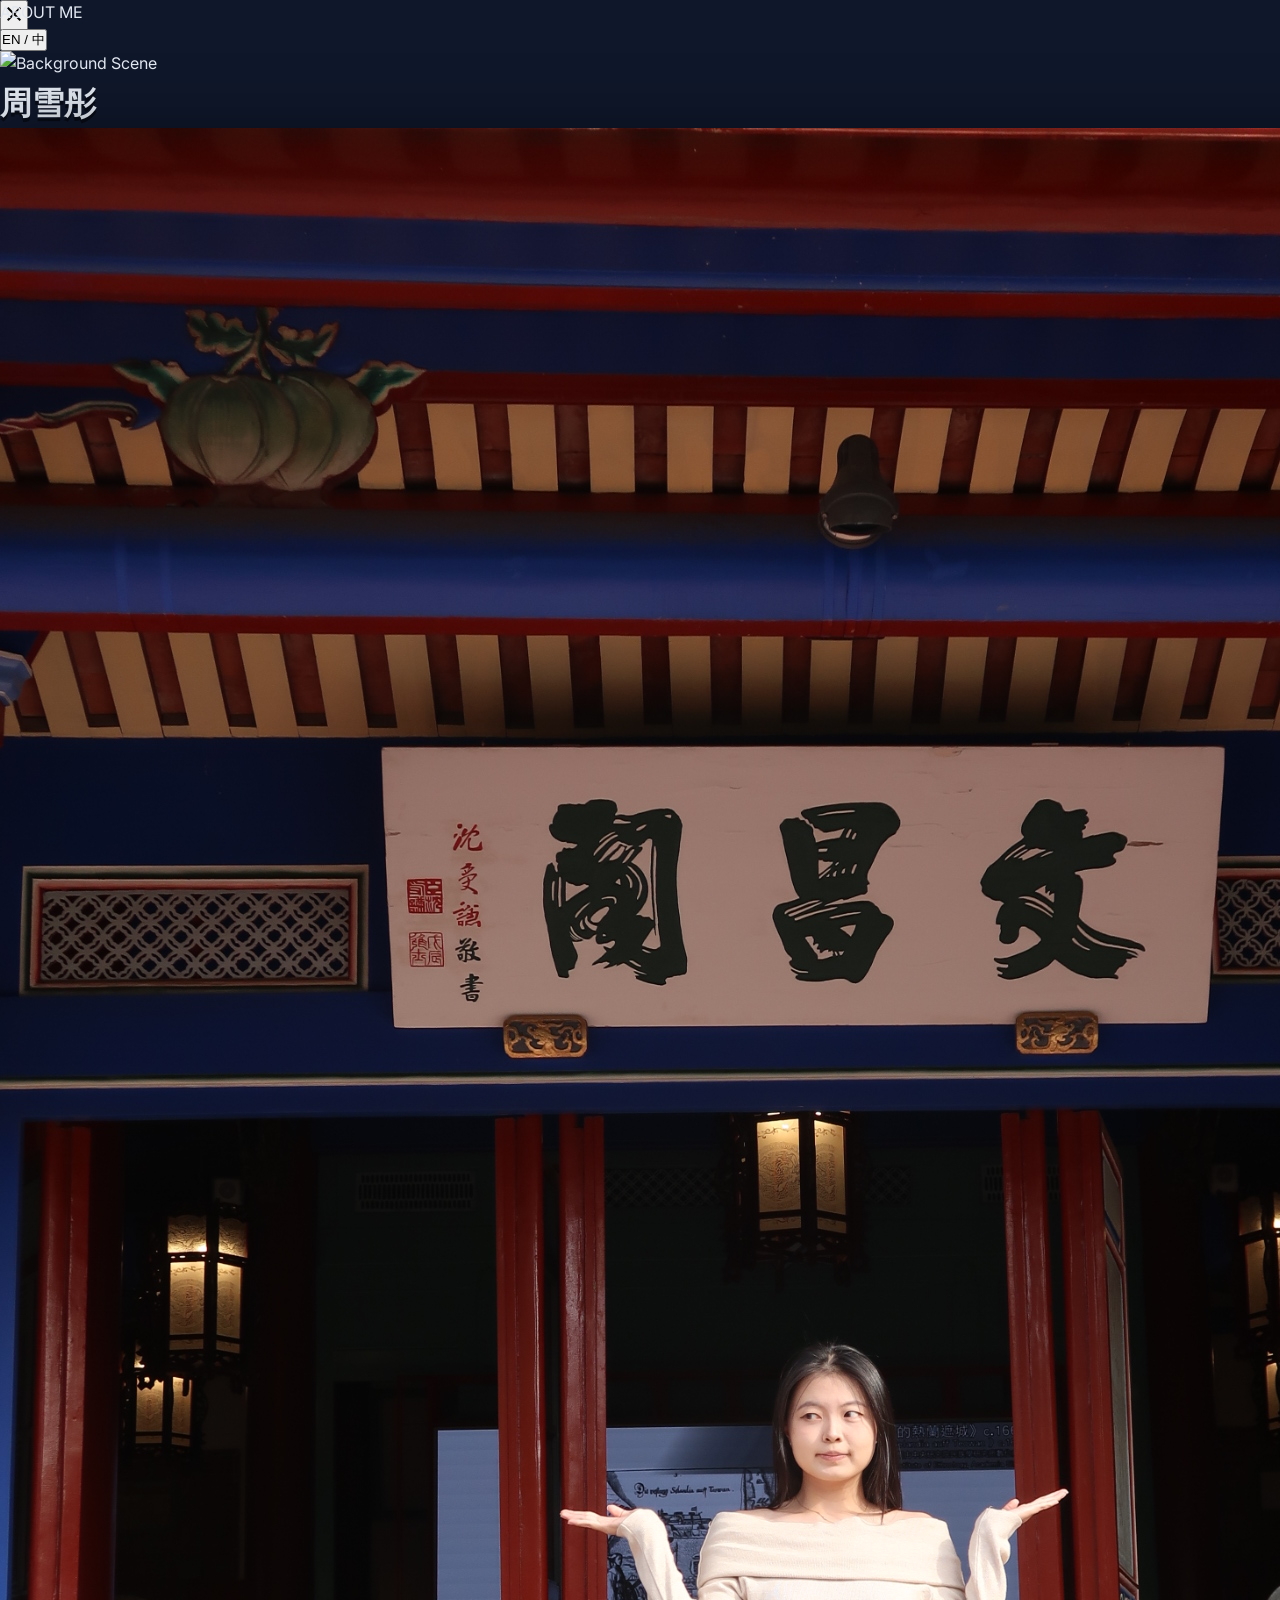
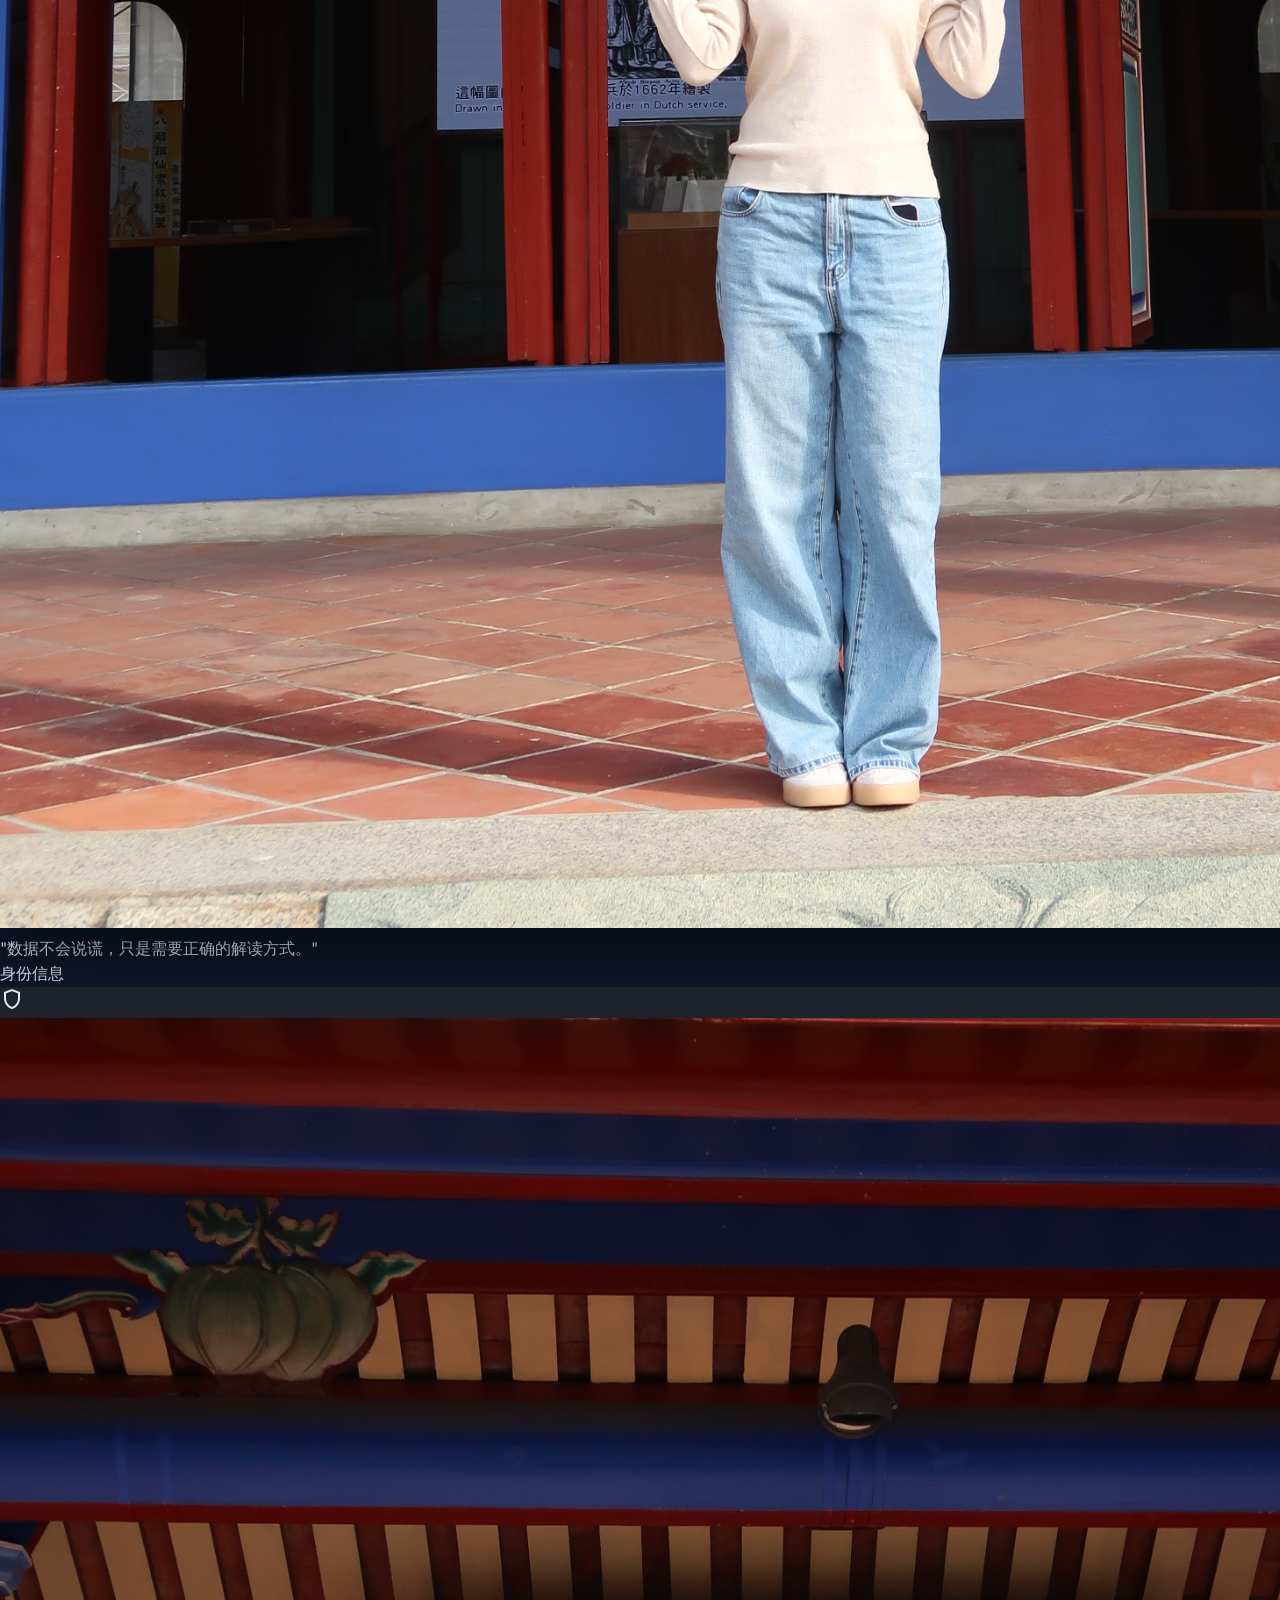
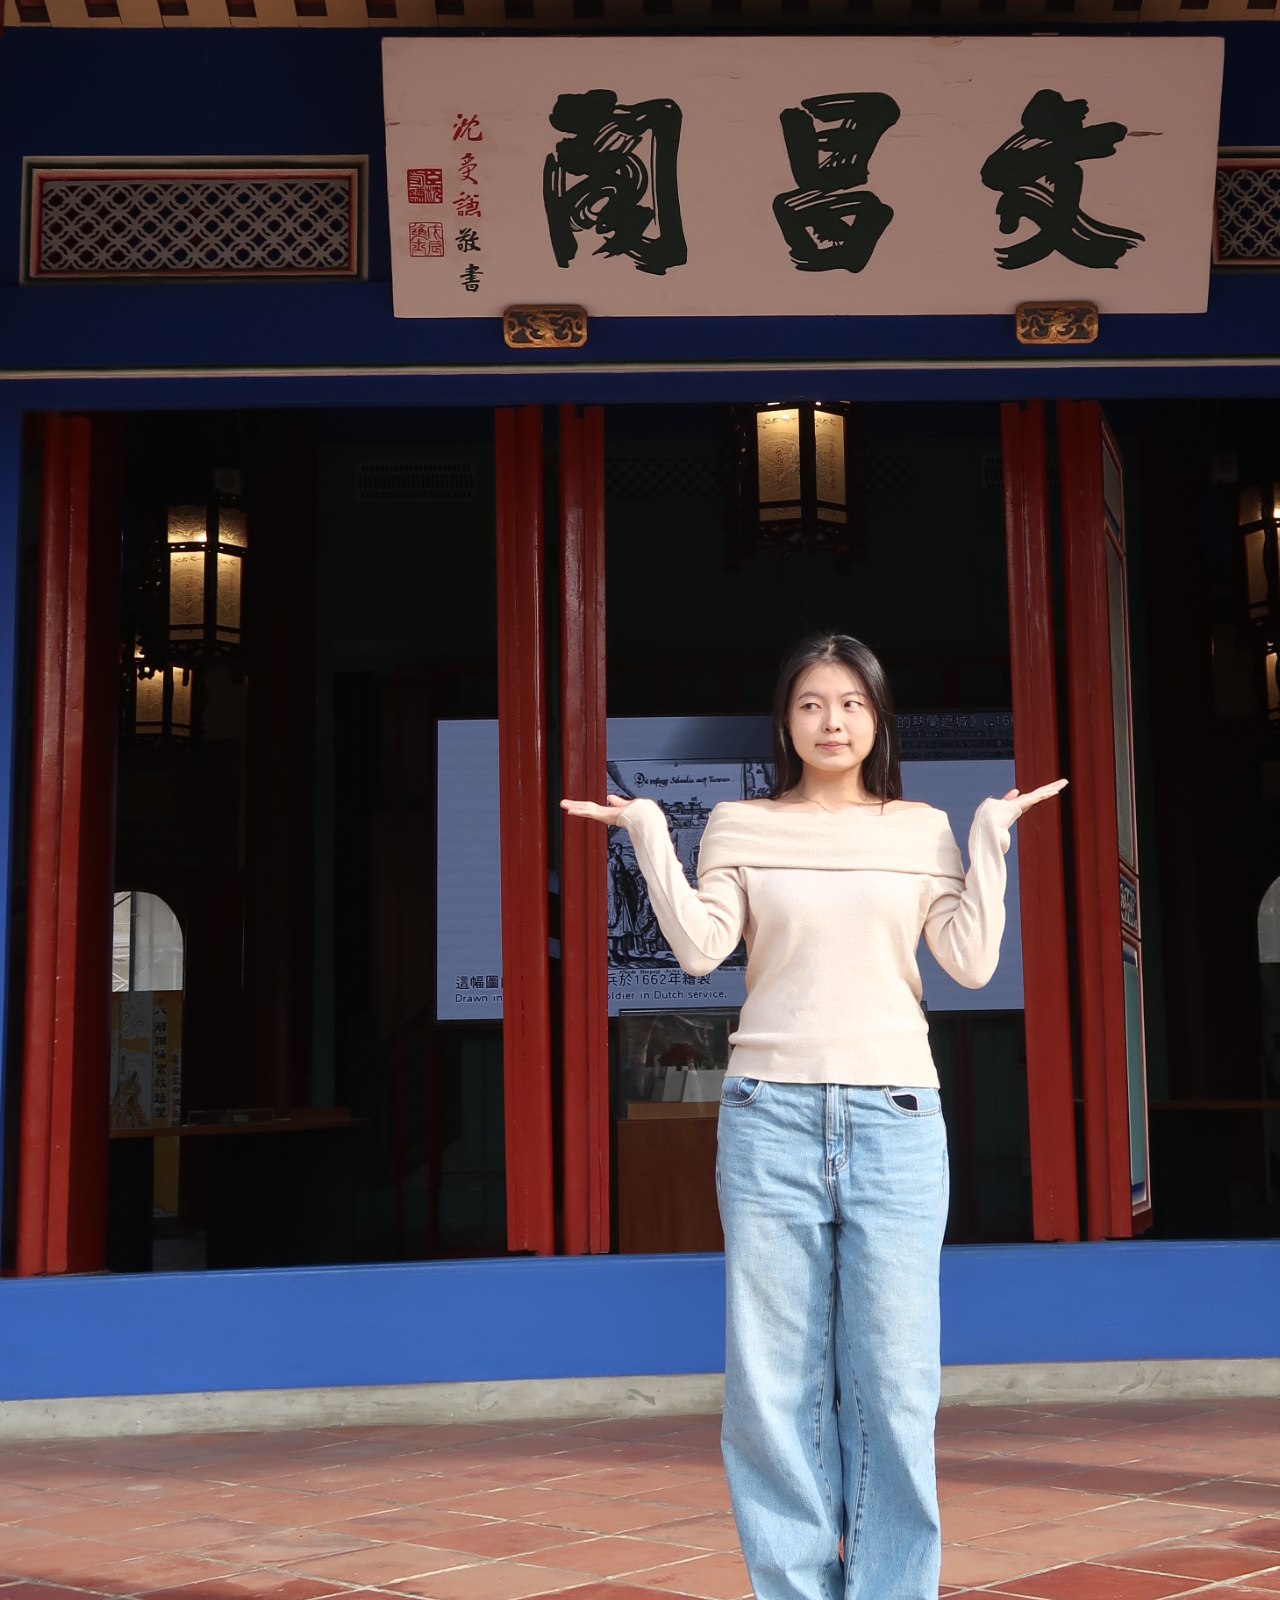
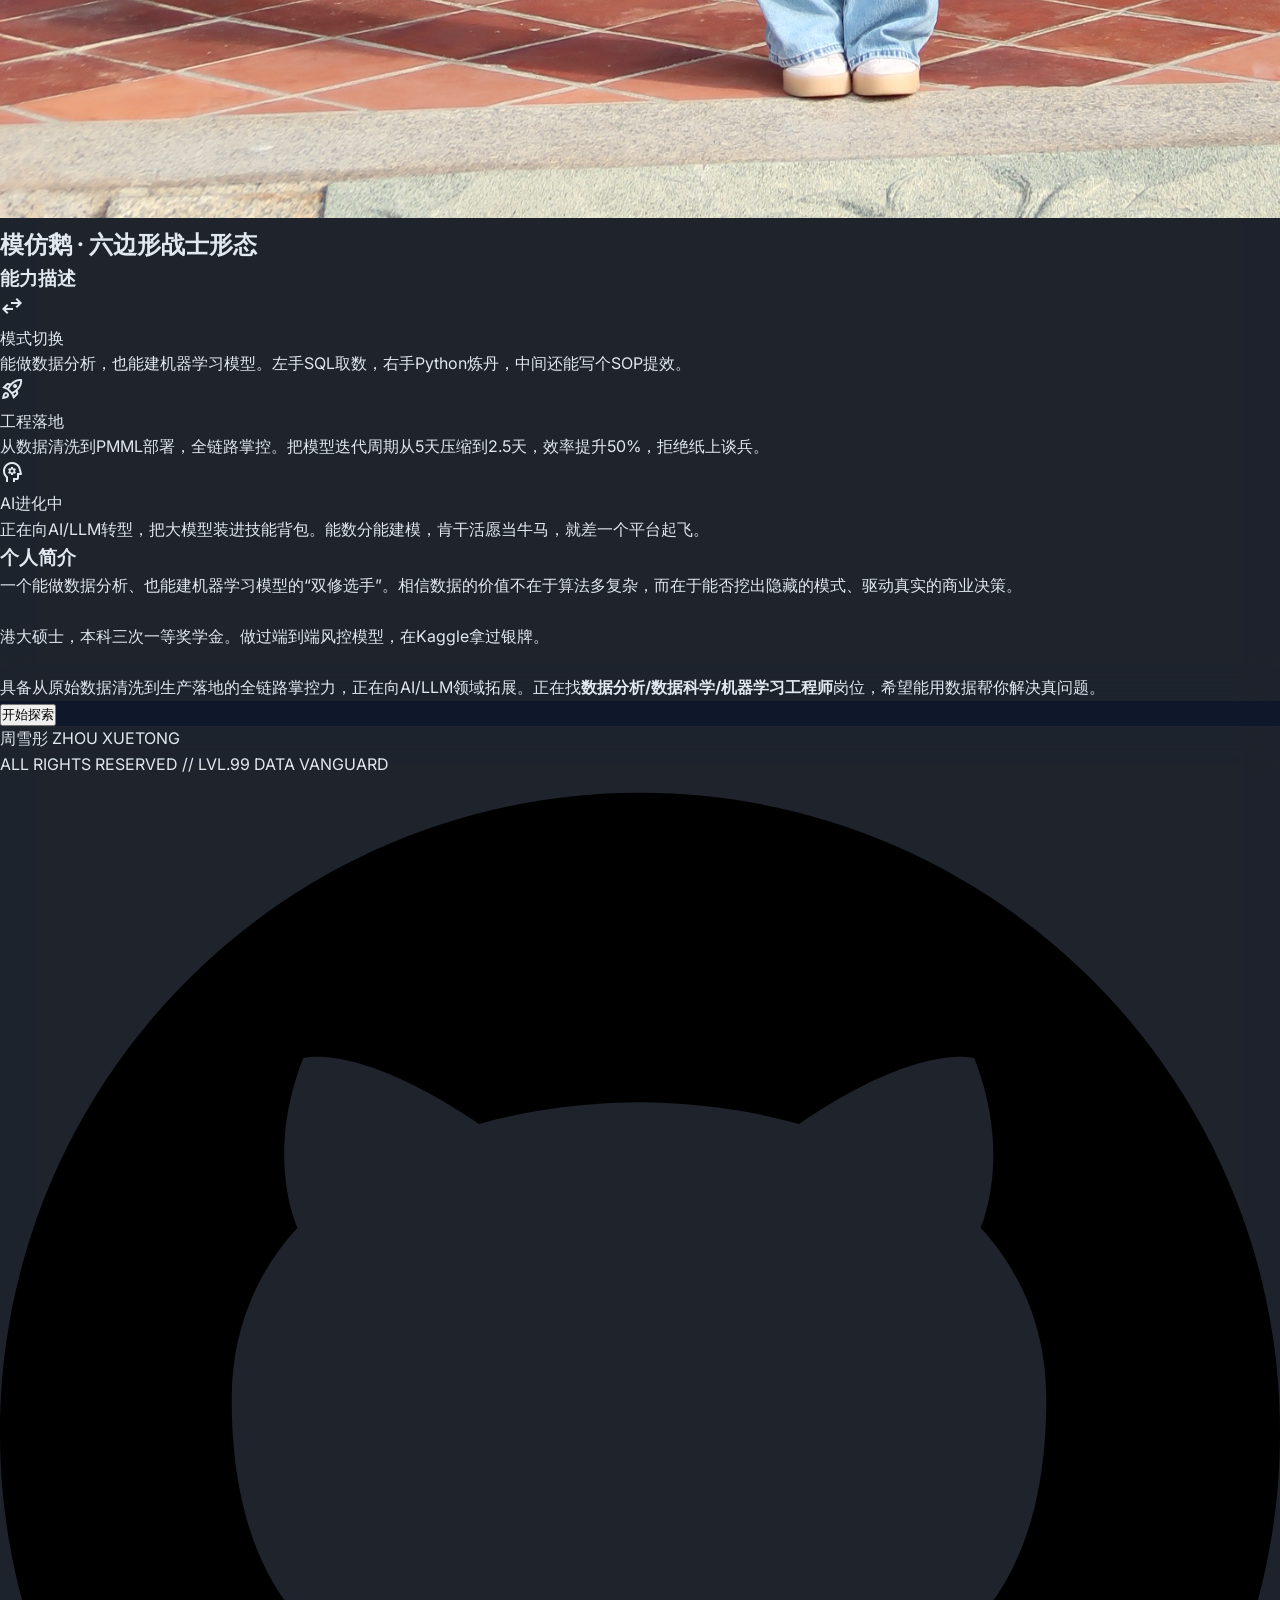
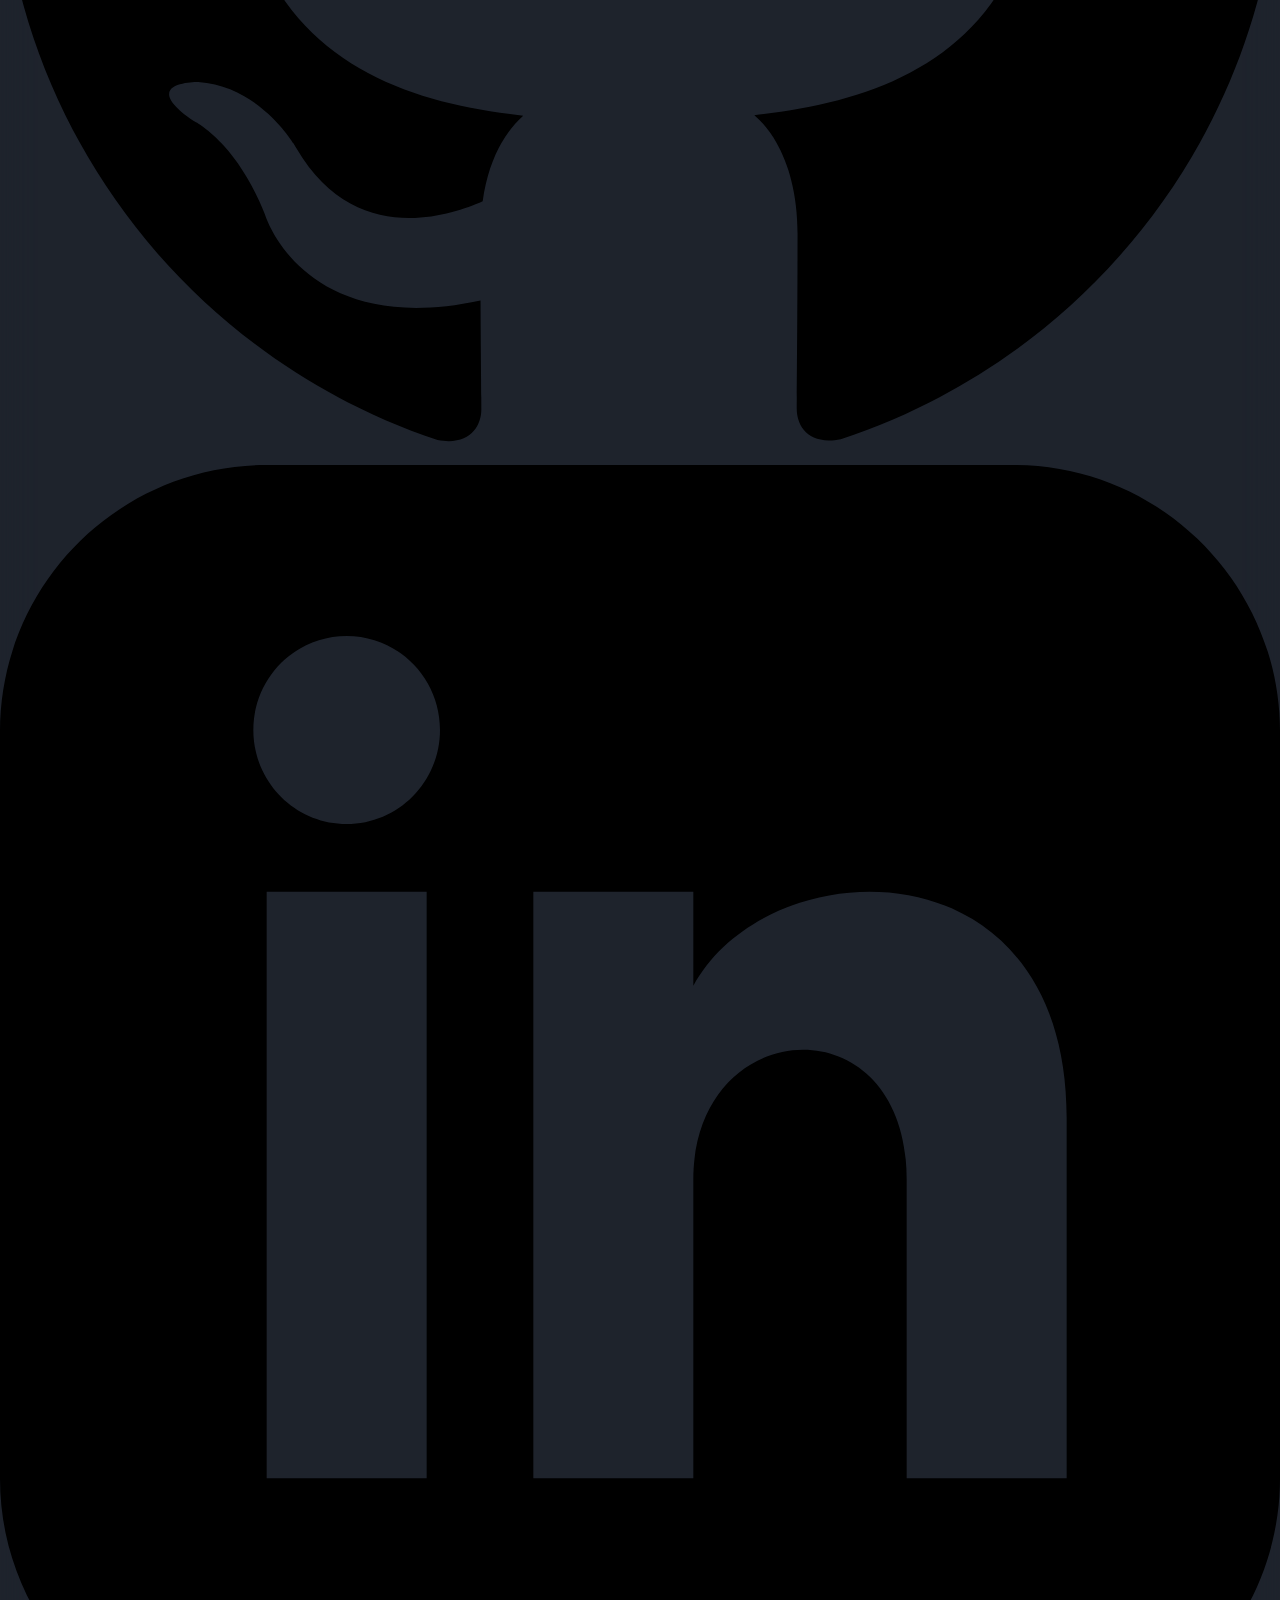
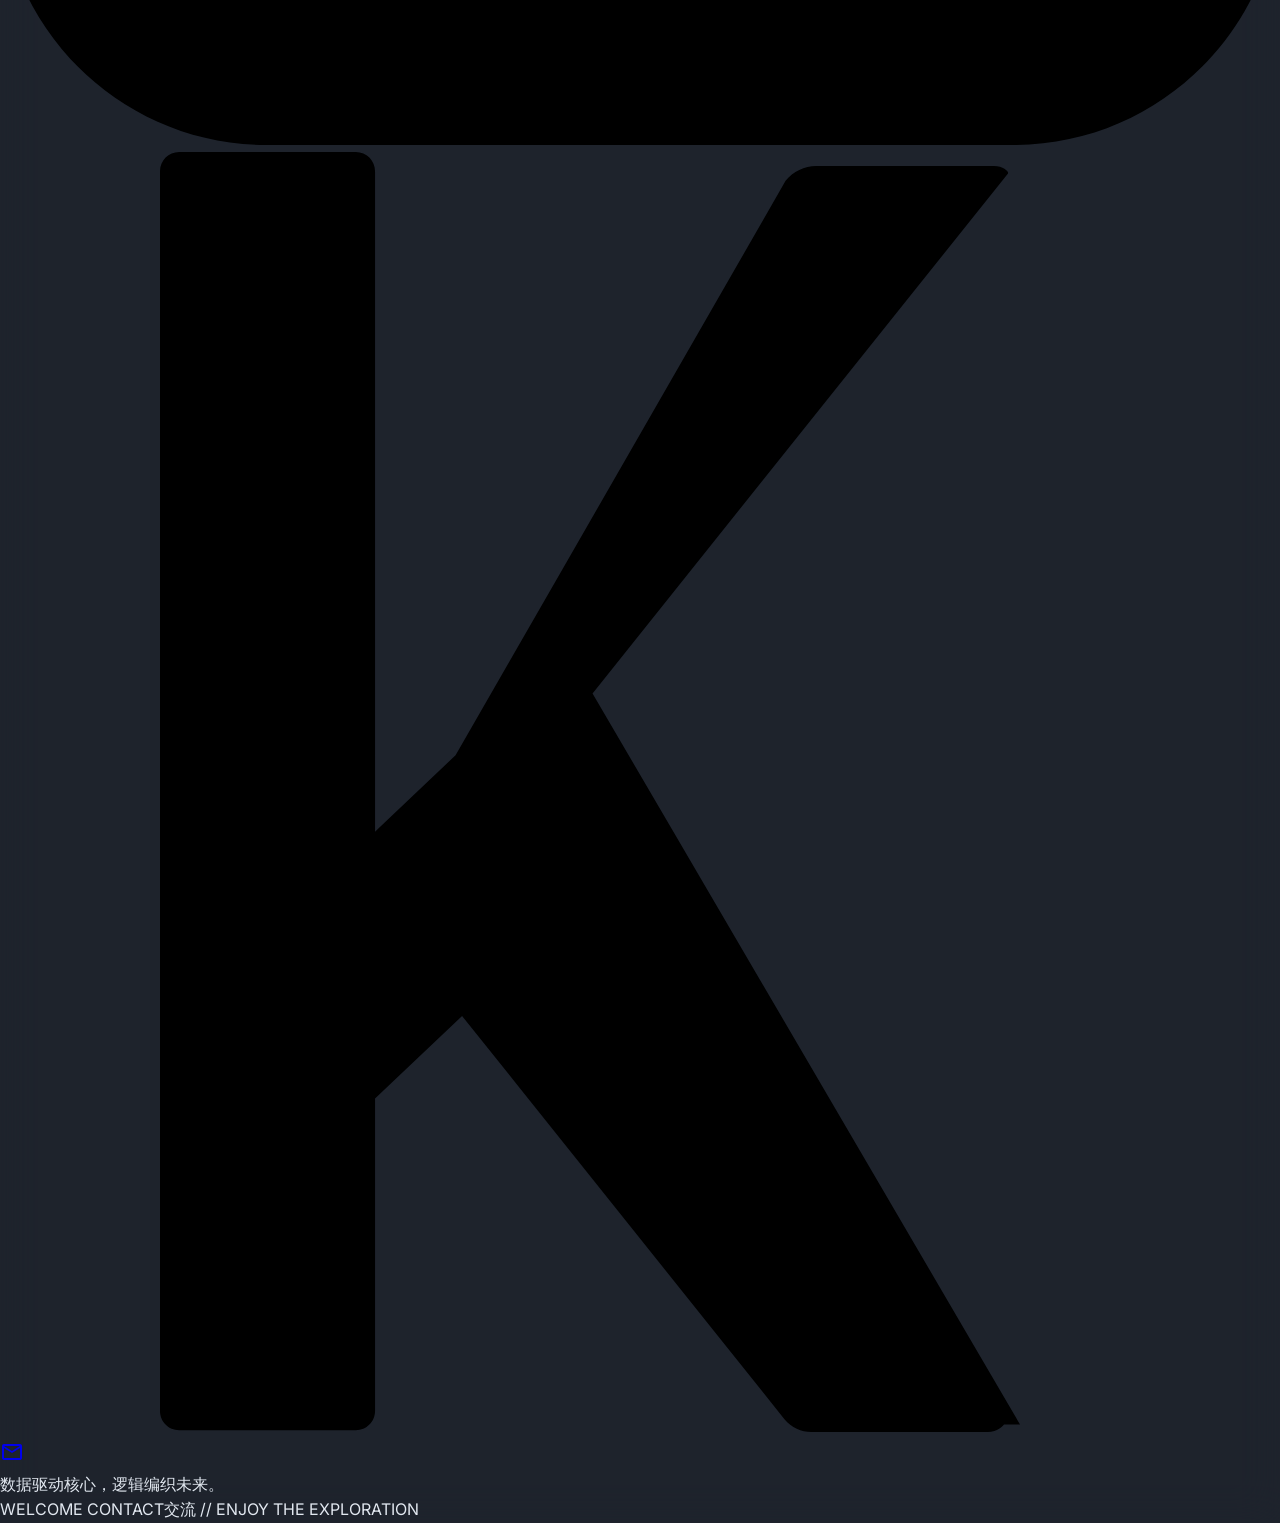
==== commit ddcf1fb9: "Update website: remove character movement, add footer to map view, update task list and info card" ====
--- a/index.html
+++ b/index.html
@@ -151,13 +151,13 @@
           src="https://lh3.googleusercontent.com/aida-public/[base64]" />
       </div>
       <!-- Two-Column Layout Grid -->
-      <div class="relative z-10 w-full max-w-7xl px-8 grid grid-cols-12 gap-12 items-start min-h-full pt-20 pb-20">
+      <div class="relative z-10 w-full max-w-7xl px-8 grid grid-cols-12 gap-10 items-stretch pt-14 pb-10">
         <!-- Left Column: Character Photo -->
         <div class="col-span-12 lg:col-span-5 flex flex-col items-center justify-center relative">
           <!-- Stamped Title -->
-          <div class="text-center w-full z-20 mt-10 mb-8">
+          <div class="text-center w-full z-20 mt-6 mb-6">
             <h1
-              class="text-7xl font-headline font-black text-primary uppercase tracking-tighter stamped-text transform">
+              class="text-6xl font-headline font-black text-primary uppercase tracking-tighter stamped-text transform">
               周雪彤
             </h1>
           </div>
@@ -171,16 +171,16 @@
             </div>
           </div>
           <!-- Quote under photo -->
-          <div class="mt-8 px-4">
+          <div class="mt-6 px-4">
             <p class="text-lg font-headline font-black text-primary italic leading-tight text-center drop-shadow-md">
               "数据不会说谎，只是需要正确的解读方式。"
             </p>
           </div>
         </div>
         <!-- Right Column: Identity Card restructured -->
-        <div class="col-span-12 lg:col-span-7 flex flex-col items-center justify-start">
+        <div class="col-span-12 lg:col-span-7 flex flex-col items-center justify-start pb-16">
           <!-- Label above the box -->
-          <p class="text-2xl font-headline font-bold text-primary tracking-[0.3em] mt-10 mb-6 drop-shadow-lg">
+          <p class="text-2xl font-headline font-bold text-primary tracking-[0.3em] mt-6 mb-6 drop-shadow-lg">
             身份信息</p>
           <div
             class="w-full glass-panel p-10 rounded-lg border-2 border-primary/20 flex flex-col gap-8 shadow-2xl relative overflow-hidden group">
@@ -258,14 +258,73 @@
               class="relative w-full bg-primary text-on-primary font-headline font-black text-2xl px-12 py-5 rounded-full tracking-widest transform hover:-translate-y-1 active:scale-95 transition-all shadow-[0_20px_50px_rgba(253,192,3,0.3)]">
               开始探索
             </button>
-
-          </div>
-        </div>
-      </div>
+          </div>
+        </div>
+      </div>
+
       <!-- Background Decorative Elements -->
       <div class="absolute bottom-20 left-10 w-64 h-64 bg-secondary/10 rounded-full blur-[100px] -z-10"></div>
       <div class="absolute top-20 right-10 w-96 h-96 bg-primary/10 rounded-full blur-[120px] -z-10"></div>
+
+      <!-- Professional Footer -->
+      <footer class="relative z-20 w-full glass-panel border-t border-primary/10 py-8 px-8 mt-8">
+        <div class="max-w-7xl mx-auto flex flex-col md:flex-row justify-between items-center gap-8">
+          <!-- Left Section: Copyright -->
+          <div class="flex flex-col items-center md:items-start order-3 md:order-1">
+            <p class="text-on-surface/60 text-sm font-headline tracking-widest">
+              <span class="text-primary font-bold">周雪彤 ZHOU XUETONG</span>
+            </p>
+            <p class="text-[10px] text-on-surface/40 uppercase tracking-[0.3em] mt-1">
+              ALL RIGHTS RESERVED // LVL.99 DATA VANGUARD
+            </p>
+          </div>
+
+          <!-- Center Section: Social Icons -->
+          <div class="flex items-center gap-8 order-1 md:order-2">
+            <a href="https://github.com/xtongzhou" target="_blank"
+              class="text-on-surface/60 hover:text-primary transition-all transform hover:scale-110 active:scale-95"
+              title="GitHub">
+              <svg class="w-6 h-6 fill-current" viewBox="0 0 24 24">
+                <path
+                  d="M12 .297c-6.63 0-12 5.373-12 12 0 5.303 3.438 9.8 8.205 11.385.6.113.82-.258.82-.577 0-.285-.01-1.04-.015-2.04-3.338.724-4.042-1.61-4.042-1.61C4.422 18.07 3.633 17.7 3.633 17.7c-1.087-.744.084-.729.084-.729 1.205.084 1.838 1.236 1.838 1.236 1.07 1.835 2.809 1.305 3.495.998.108-.776.417-1.305.76-1.605-2.665-.3-5.466-1.332-5.466-5.93 0-1.31.465-2.38 1.235-3.22-.135-.303-.54-1.523.105-3.176 0 0 1.005-.322 3.3 1.23.96-.267 1.98-.399 3-.405 1.02.006 2.04.138 3 .405 2.28-1.552 3.285-1.23 3.285-1.23.645 1.653.24 2.873.12 3.176.765.84 1.23 1.91 1.23 3.22 0 4.61-2.805 5.625-5.475 5.92.42.36.81 1.096.81 2.22 0 1.606-.015 2.896-.015 3.286 0 .315.21.69.825.57C20.565 22.092 24 17.592 24 12.297c0-6.627-5.373-12-12-12" />
+              </svg>
+            </a>
+            <a href="#" target="_blank"
+              class="text-on-surface/60 hover:text-primary transition-all transform hover:scale-110 active:scale-95"
+              title="LinkedIn">
+              <svg class="w-6 h-6 fill-current" viewBox="0 0 24 24">
+                <path
+                  d="M19 0h-14c-2.761 0-5 2.239-5 5v14c0 2.761 2.239 5 5 5h14c2.761 0 5-2.239 5-5v-14c0-2.761-2.239-5-5-5zm-11 19h-3v-11h3v11zm-1.5-12.268c-.966 0-1.75-.79-1.75-1.764s.784-1.764 1.75-1.764 1.75.79 1.75 1.764-.783 1.764-1.75 1.764zm13.5 12.268h-3v-5.604c0-3.368-4-3.113-4 0v5.604h-3v-11h3v1.765c1.396-2.586 7-2.777 7 2.476v6.759z" />
+              </svg>
+            </a>
+            <a href="#" target="_blank"
+              class="text-on-surface/60 hover:text-primary transition-all transform hover:scale-110 active:scale-95"
+              title="Kaggle">
+              <svg class="w-6 h-6 fill-current" viewBox="0 0 24 24">
+                <path
+                  d="M18.825 23.859c-.022.028-.118.141-.308.141h-3.304c-.188 0-.373-.082-.504-.24l-6.045-7.562-1.632 1.549v5.861c0 .199-.161.36-.36.36H3.36c-.199 0-.36-.161-.36-.36V.361c0-.199.161-.36.36-.36h3.312c.199 0 .36.161.36.36v12.383l1.51-1.431L14.73.541c.141-.177.353-.279.577-.279h3.326c.19 0 .285.111.267.139l-7.79 9.751 8.015 13.707z" />
+              </svg>
+            </a>
+            <a href="mailto:xtongzhou@163.com"
+              class="text-on-surface/60 hover:text-primary transition-all transform hover:scale-110 active:scale-95"
+              title="Email xtongzhou@163.com">
+              <span class="material-symbols-outlined text-3xl" data-icon="mail">mail</span>
+            </a>
+          </div>
+
+          <!-- Right Section: Slogan -->
+          <div class="flex flex-col items-center md:items-end order-2 md:order-3">
+            <p class="text-primary font-headline font-black text-sm tracking-widest text-center md:text-right">
+              数据驱动核心，逻辑编织未来。
+            </p>
+            <p class="text-on-surface/40 text-[10px] uppercase tracking-widest mt-1">
+              WELCOME CONTACT交流 // ENJOY THE EXPLORATION
+            </p>
+          </div>
+        </div>
+      </footer>
     </main>
+
 
 
   </div>
@@ -315,7 +374,7 @@
               <span class="material-symbols-outlined text-surface" data-icon="account_circle">account_circle</span>
             </div>
             <div>
-              <h4 class="font-headline font-black text-primary uppercase tracking-tighter">Player Profile</h4>
+              <h4 class="font-headline font-black text-primary uppercase tracking-tighter">个人资料</h4>
               <p class="text-[10px] text-on-surface-variant font-bold uppercase tracking-widest">ID: VANGUARD_01</p>
             </div>
           </div>
@@ -323,48 +382,37 @@
             <!-- MBTI Section -->
             <div class="p-4 bg-surface-container-lowest/50 rounded-2xl border border-outline-variant/10">
               <div class="flex justify-between items-center mb-2">
-                <span class="text-[10px] font-black text-on-surface-variant uppercase tracking-widest">Core
-                  Personality</span>
+                <span class="text-[10px] font-black text-on-surface-variant uppercase tracking-widest">核心
+                  性格</span>
                 <span
                   class="px-2 py-0.5 rounded-full bg-secondary/20 text-secondary text-[10px] font-black uppercase">MBTI</span>
               </div>
-              <h5 class="text-xl font-headline font-extrabold text-on-surface tracking-tight">ENTJ</h5>
-              <p class="text-xs text-primary font-bold italic uppercase">"The Commander"</p>
+              <h5 class="text-xl font-headline font-extrabold text-on-surface tracking-tight">ESTJ</h5>
+              <p class="text-xs text-primary font-bold italic uppercase">"总经理型人格"</p>
             </div>
             <!-- Hobbies Section -->
             <div class="space-y-3">
-              <span class="text-[10px] font-black text-on-surface-variant uppercase tracking-widest px-1">Interests
-                &amp; Passion</span>
+              <span class="text-[10px] font-black text-on-surface-variant uppercase tracking-widest px-1">兴趣
+                &amp; 爱好</span>
               <div class="flex flex-wrap gap-2">
                 <div
                   class="px-3 py-1.5 rounded-full bg-surface-variant border border-outline-variant/20 text-[11px] font-bold text-on-surface">
-                  Goose Goose Duck</div>
+                  健身</div>
                 <div
                   class="px-3 py-1.5 rounded-full bg-surface-variant border border-outline-variant/20 text-[11px] font-bold text-on-surface">
-                  Data Visualization</div>
+                  游泳</div>
                 <div
                   class="px-3 py-1.5 rounded-full bg-surface-variant border border-outline-variant/20 text-[11px] font-bold text-on-surface">
-                  Strategic Gaming</div>
+                  Vibe Coding</div>
                 <div
                   class="px-3 py-1.5 rounded-full bg-surface-variant border border-outline-variant/20 text-[11px] font-bold text-on-surface">
-                  Hiking</div>
+                  数据可视化</div>
+                <div
+                  class="px-3 py-1.5 rounded-full bg-surface-variant border border-outline-variant/20 text-[11px] font-bold text-on-surface">
+                  AI提效</div>
               </div>
             </div>
-            <!-- Extra Stats -->
-            <div class="pt-4 border-t border-outline-variant/20 flex justify-between">
-              <div class="text-center">
-                <p class="text-[10px] font-black text-on-surface-variant uppercase tracking-widest">Strategy</p>
-                <p class="text-lg font-headline font-bold text-primary">S+</p>
-              </div>
-              <div class="text-center">
-                <p class="text-[10px] font-black text-on-surface-variant uppercase tracking-widest">Analytics</p>
-                <p class="text-lg font-headline font-bold text-primary">A</p>
-              </div>
-              <div class="text-center">
-                <p class="text-[10px] font-black text-on-surface-variant uppercase tracking-widest">Exploration</p>
-                <p class="text-lg font-headline font-bold text-primary">B+</p>
-              </div>
-            </div>
+           
           </div>
         </div>
       </div>
@@ -461,18 +509,15 @@
             class="bg-surface-container-low/90 backdrop-blur-lg border-l-4 border-primary p-6 rounded-r-2xl shadow-2xl">
             <div class="flex items-center gap-2 mb-6">
               <span class="material-symbols-outlined text-primary" data-icon="assignment">assignment</span>
-              <h2 class="font-headline font-black text-xl uppercase tracking-tighter">任务栏 (QUESTS)</h2>
+              <h2 class="font-headline font-black text-xl uppercase tracking-tighter">任务</h2>
             </div>
             <ul class="space-y-4">
               <li class="flex items-start gap-3 group">
                 <div
-                  class="mt-1 w-5 h-5 rounded border-2 border-primary flex items-center justify-center bg-primary text-surface">
-                  <span class="material-symbols-outlined text-[16px] font-bold" data-icon="check">check</span>
+                  class="mt-1 w-5 h-5 rounded border-2 border-outline-variant group-hover:border-primary transition-colors">
                 </div>
                 <div>
-                  <p class="text-sm font-bold text-on-surface group-hover:text-primary transition-colors">Master Python
-                    &amp; CI/CD</p>
-                  <p class="text-[10px] text-on-surface-variant uppercase tracking-widest">Automation Valley</p>
+                  <p class="text-sm font-bold text-on-surface group-hover:text-primary transition-colors">个人网站建设</p>
                 </div>
               </li>
               <li class="flex items-start gap-3 group">
@@ -480,20 +525,7 @@
                   class="mt-1 w-5 h-5 rounded border-2 border-outline-variant group-hover:border-primary transition-colors">
                 </div>
                 <div>
-                  <p class="text-sm font-bold text-on-surface group-hover:text-primary transition-colors">Optimize Graph
-                    Algos</p>
-                  <p class="text-[10px] text-on-surface-variant uppercase tracking-widest">Algorithm Armory</p>
-                </div>
-              </li>
-              <li class="flex items-start gap-3 group">
-                <div
-                  class="mt-1 w-5 h-5 rounded border-2 border-primary flex items-center justify-center bg-primary text-surface">
-                  <span class="material-symbols-outlined text-[16px] font-bold" data-icon="check">check</span>
-                </div>
-                <div>
-                  <p class="text-sm font-bold text-on-surface group-hover:text-primary transition-colors">Deploy
-                    Kubernetes Cluster</p>
-                  <p class="text-[10px] text-on-surface-variant uppercase tracking-widest">Cloud City</p>
+                  <p class="text-sm font-bold text-on-surface group-hover:text-primary transition-colors">LeetCode刷题</p>
                 </div>
               </li>
               <li class="flex items-start gap-3 group">
@@ -501,28 +533,80 @@
                   class="mt-1 w-5 h-5 rounded border-2 border-outline-variant group-hover:border-primary transition-colors">
                 </div>
                 <div>
-                  <p class="text-sm font-bold text-on-surface group-hover:text-primary transition-colors">Analyze Market
-                    Trends</p>
-                  <p class="text-[10px] text-on-surface-variant uppercase tracking-widest">Business Fortress</p>
+                  <p class="text-sm font-bold text-on-surface group-hover:text-primary transition-colors">LLM学习</p>
+                </div>
+              </li>
+              <li class="flex items-start gap-3 group">
+                <div
+                  class="mt-1 w-5 h-5 rounded border-2 border-outline-variant group-hover:border-primary transition-colors">
+                </div>
+                <div>
+                  <p class="text-sm font-bold text-on-surface group-hover:text-primary transition-colors">找工作</p>
                 </div>
               </li>
             </ul>
-            <div class="mt-8 pt-4 border-t border-outline-variant/30">
-              <div class="flex justify-between items-center mb-2">
-                <span class="text-[10px] font-bold uppercase tracking-widest text-on-surface-variant">Level
-                  Progress</span>
-                <span class="text-[10px] font-bold text-primary">85%</span>
-              </div>
-              <div class="w-full h-2 bg-surface-container-highest rounded-full overflow-hidden">
-                <div class="h-full bg-primary w-[85%]"></div>
-              </div>
-            </div>
           </div>
         </div>
       </div>
     </main>
 
-    <!-- BottomNavBar Implementation Removed -->
+    <!-- Professional Footer -->
+      <footer class="relative z-20 w-full glass-panel border-t border-primary/10 py-8 px-8 mt-8">
+        <div class="max-w-7xl mx-auto flex flex-col md:flex-row justify-between items-center gap-8">
+          <!-- Left Section: Copyright -->
+          <div class="flex flex-col items-center md:items-start order-3 md:order-1">
+            <p class="text-on-surface/60 text-sm font-headline tracking-widest">
+              © 2026 <span class="text-primary font-bold">周雪彤 ZHOU XUETONG</span>
+            </p>
+            <p class="text-[10px] text-on-surface/40 uppercase tracking-[0.3em] mt-1">
+              ALL RIGHTS RESERVED // LVL.99 DATA VANGUARD
+            </p>
+          </div>
+
+          <!-- Center Section: Social Icons -->
+          <div class="flex items-center gap-8 order-1 md:order-2">
+            <a href="https://github.com/xtongzhou" target="_blank"
+              class="text-on-surface/60 hover:text-primary transition-all transform hover:scale-110 active:scale-95"
+              title="GitHub">
+              <svg class="w-6 h-6 fill-current" viewBox="0 0 24 24">
+                <path
+                  d="M12 .297c-6.63 0-12 5.373-12 12 0 5.303 3.438 9.8 8.205 11.385.6.113.82-.258.82-.577 0-.285-.01-1.04-.015-2.04-3.338.724-4.042-1.61-4.042-1.61C4.422 18.07 3.633 17.7 3.633 17.7c-1.087-.744.084-.729.084-.729 1.205.084 1.838 1.236 1.838 1.236 1.07 1.835 2.809 1.305 3.495.998.108-.776.417-1.305.76-1.605-2.665-.3-5.466-1.332-5.466-5.93 0-1.31.465-2.38 1.235-3.22-.135-.303-.54-1.523.105-3.176 0 0 1.005-.322 3.3 1.23.96-.267 1.98-.399 3-.405 1.02.006 2.04.138 3 .405 2.28-1.552 3.285-1.23 3.285-1.23.645 1.653.24 2.873.12 3.176.765.84 1.23 1.91 1.23 3.22 0 4.61-2.805 5.625-5.475 5.92.42.36.81 1.096.81 2.22 0 1.606-.015 2.896-.015 3.286 0 .315.21.69.825.57C20.565 22.092 24 17.592 24 12.297c0-6.627-5.373-12-12-12" />
+              </svg>
+            </a>
+            <a href="#" target="_blank"
+              class="text-on-surface/60 hover:text-primary transition-all transform hover:scale-110 active:scale-95"
+              title="LinkedIn">
+              <svg class="w-6 h-6 fill-current" viewBox="0 0 24 24">
+                <path
+                  d="M19 0h-14c-2.761 0-5 2.239-5 5v14c0 2.761 2.239 5 5 5h14c2.761 0 5-2.239 5-5v-14c0-2.761-2.239-5-5-5zm-11 19h-3v-11h3v11zm-1.5-12.268c-.966 0-1.75-.79-1.75-1.764s.784-1.764 1.75-1.764 1.75.79 1.75 1.764-.783 1.764-1.75 1.764zm13.5 12.268h-3v-5.604c0-3.368-4-3.113-4 0v5.604h-3v-11h3v1.765c1.396-2.586 7-2.777 7 2.476v6.759z" />
+              </svg>
+            </a>
+            <a href="#" target="_blank"
+              class="text-on-surface/60 hover:text-primary transition-all transform hover:scale-110 active:scale-95"
+              title="Kaggle">
+              <svg class="w-6 h-6 fill-current" viewBox="0 0 24 24">
+                <path
+                  d="M18.825 23.859c-.022.028-.118.141-.308.141h-3.304c-.188 0-.373-.082-.504-.24l-6.045-7.562-1.632 1.549v5.861c0 .199-.161.36-.36.36H3.36c-.199 0-.36-.161-.36-.36V.361c0-.199.161-.36.36-.36h3.312c.199 0 .36.161.36.36v12.383l1.51-1.431L14.73.541c.141-.177.353-.279.577-.279h3.326c.19 0 .285.111.267.139l-7.79 9.751 8.015 13.707z" />
+              </svg>
+            </a>
+            <a href="mailto:xtongzhou@163.com"
+              class="text-on-surface/60 hover:text-primary transition-all transform hover:scale-110 active:scale-95"
+              title="Email xtongzhou@163.com">
+              <span class="material-symbols-outlined text-3xl" data-icon="mail">mail</span>
+            </a>
+          </div>
+
+          <!-- Right Section: Slogan -->
+          <div class="flex flex-col items-center md:items-end order-2 md:order-3">
+            <p class="text-primary font-headline font-black text-sm tracking-widest text-center md:text-right">
+              数据驱动核心，逻辑编织未来。
+            </p>
+            <p class="text-on-surface/40 text-[10px] uppercase tracking-widest mt-1">
+              WELCOME CONTACT交流 // ENJOY THE EXPLORATION
+            </p>
+          </div>
+        </div>
+      </footer>
   </div>
 
 
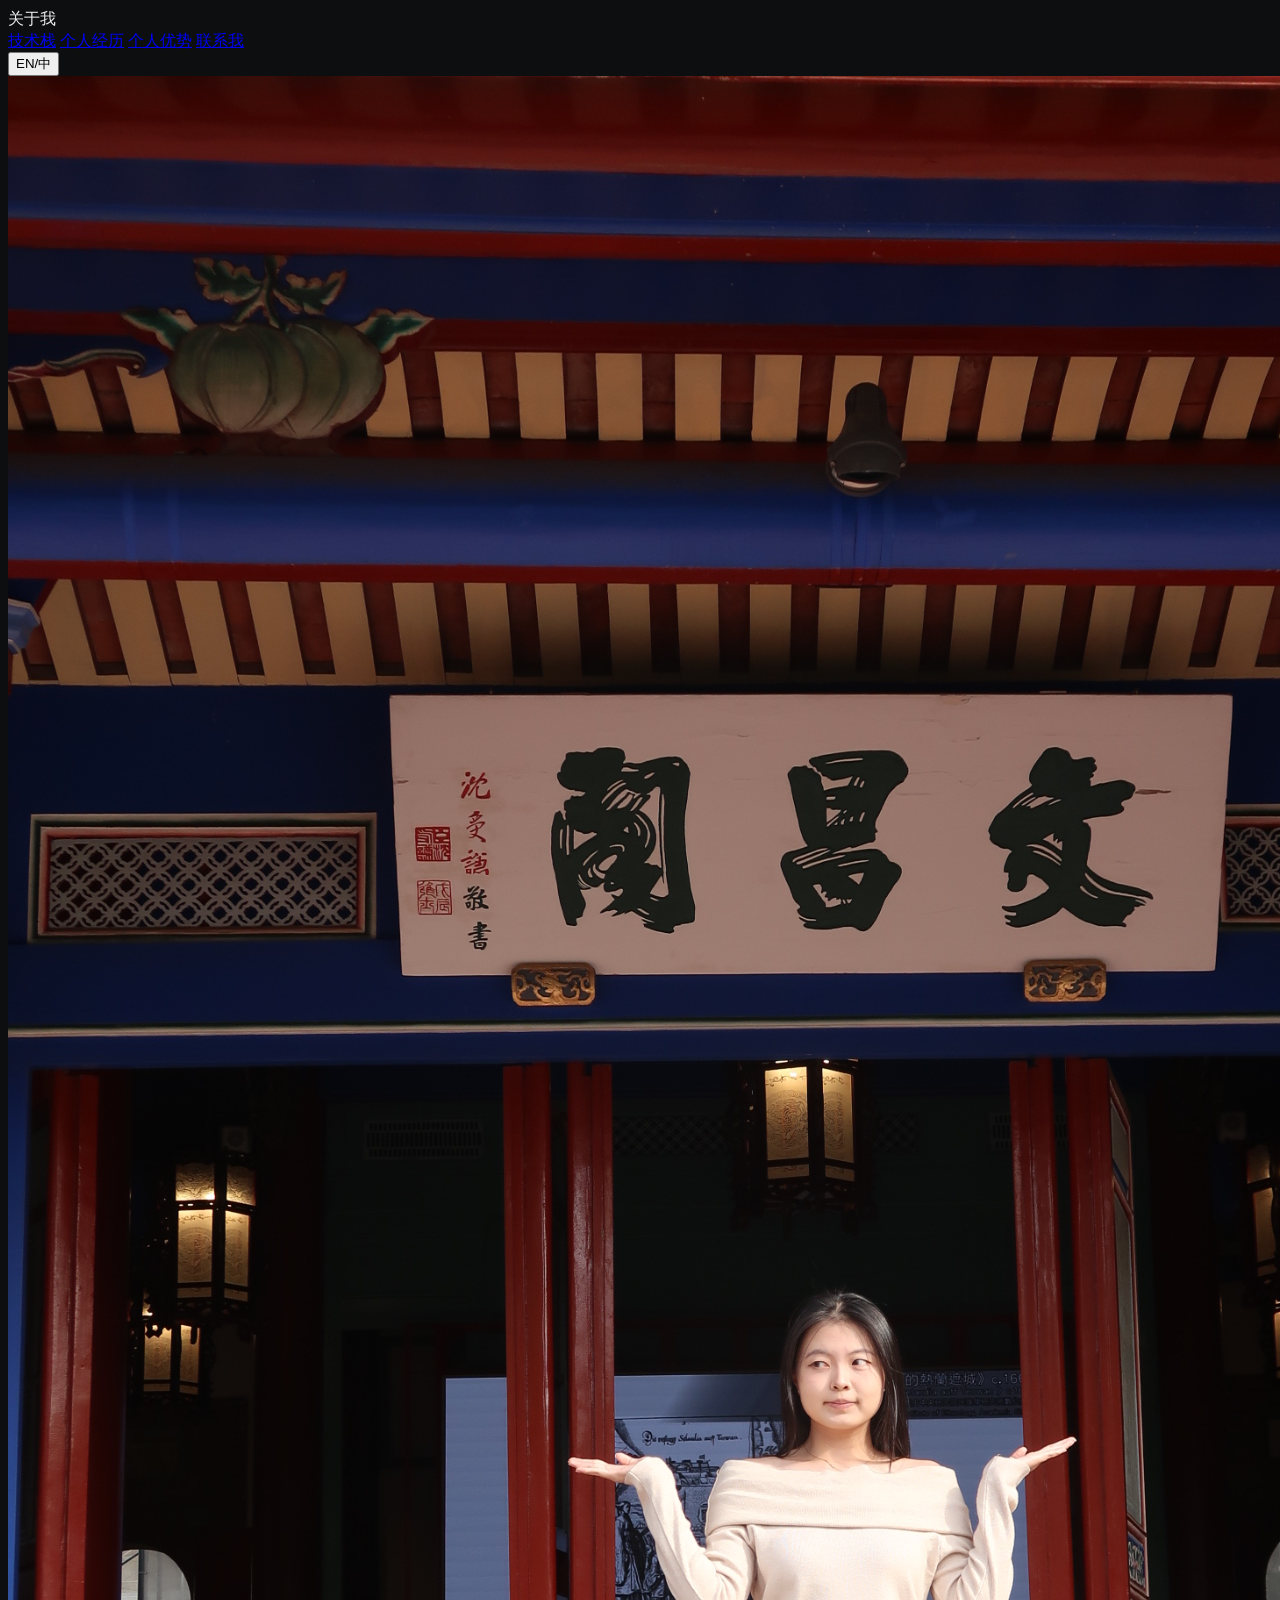
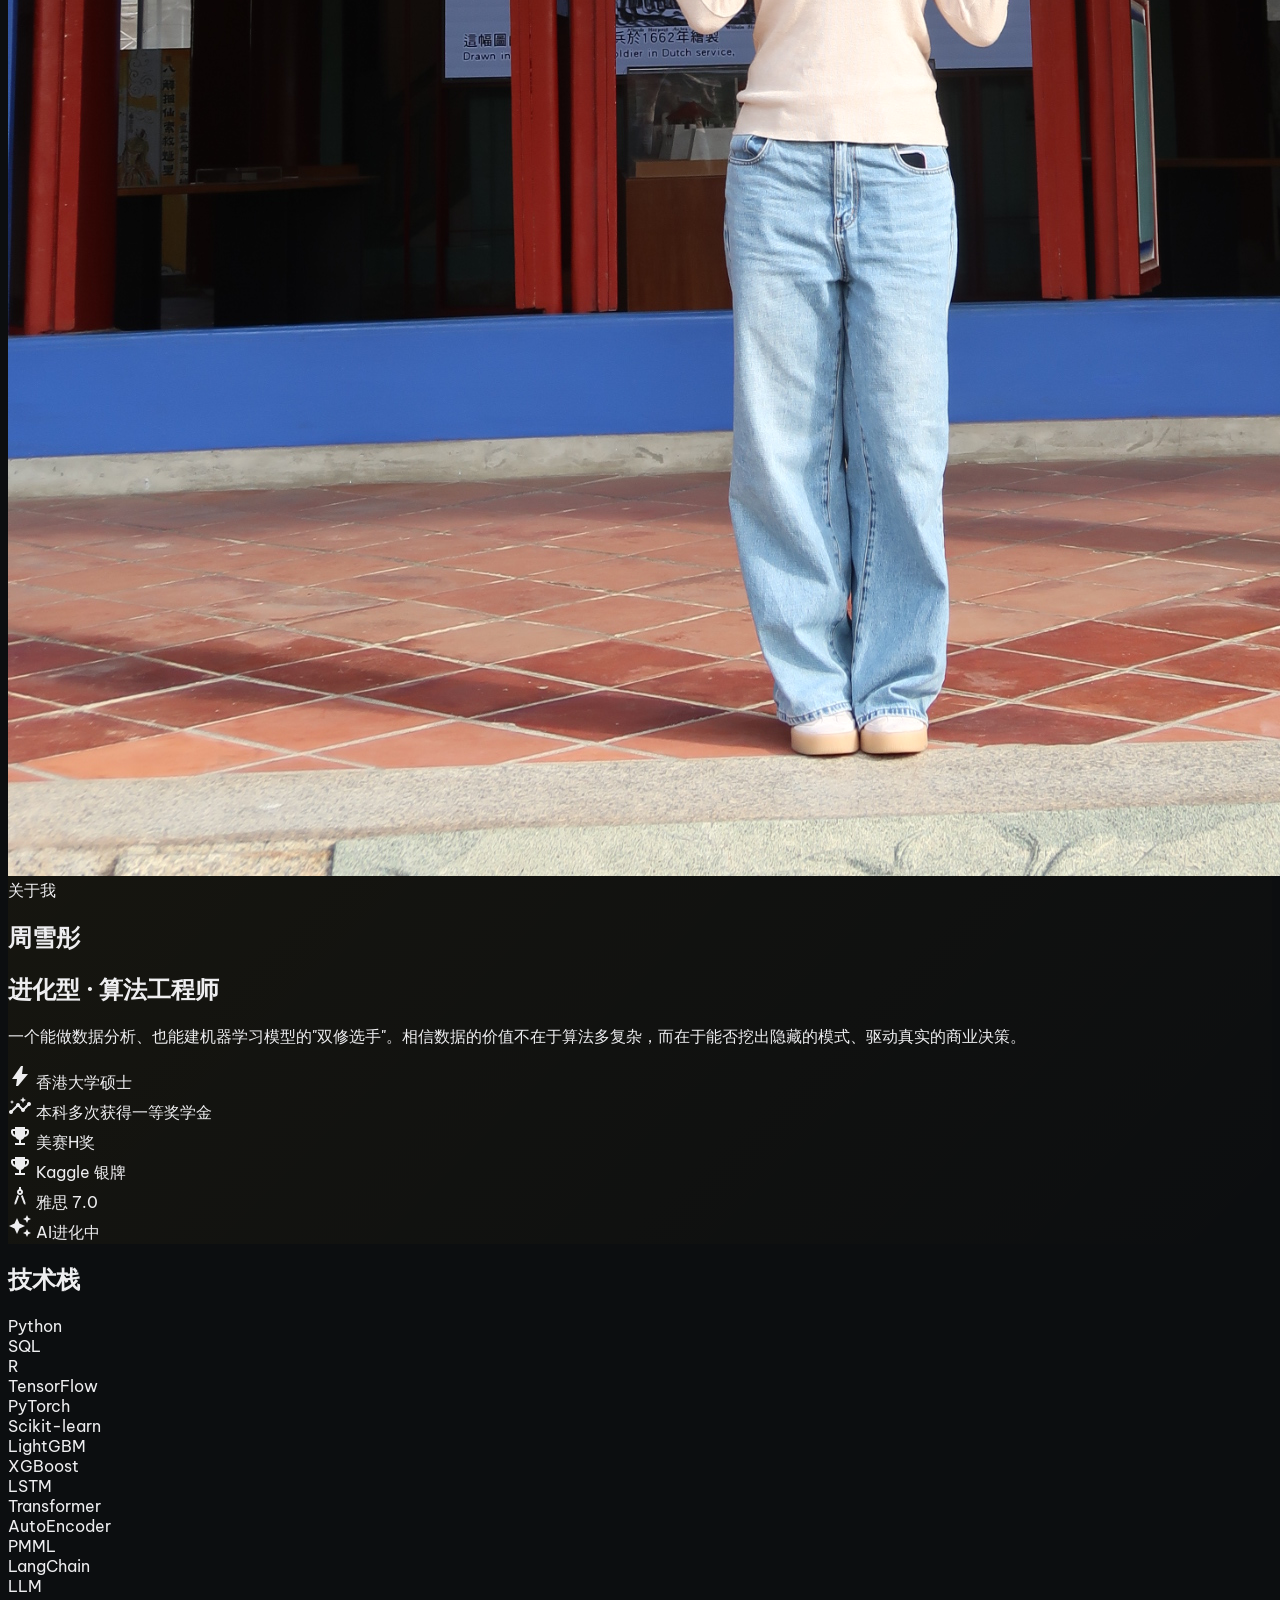
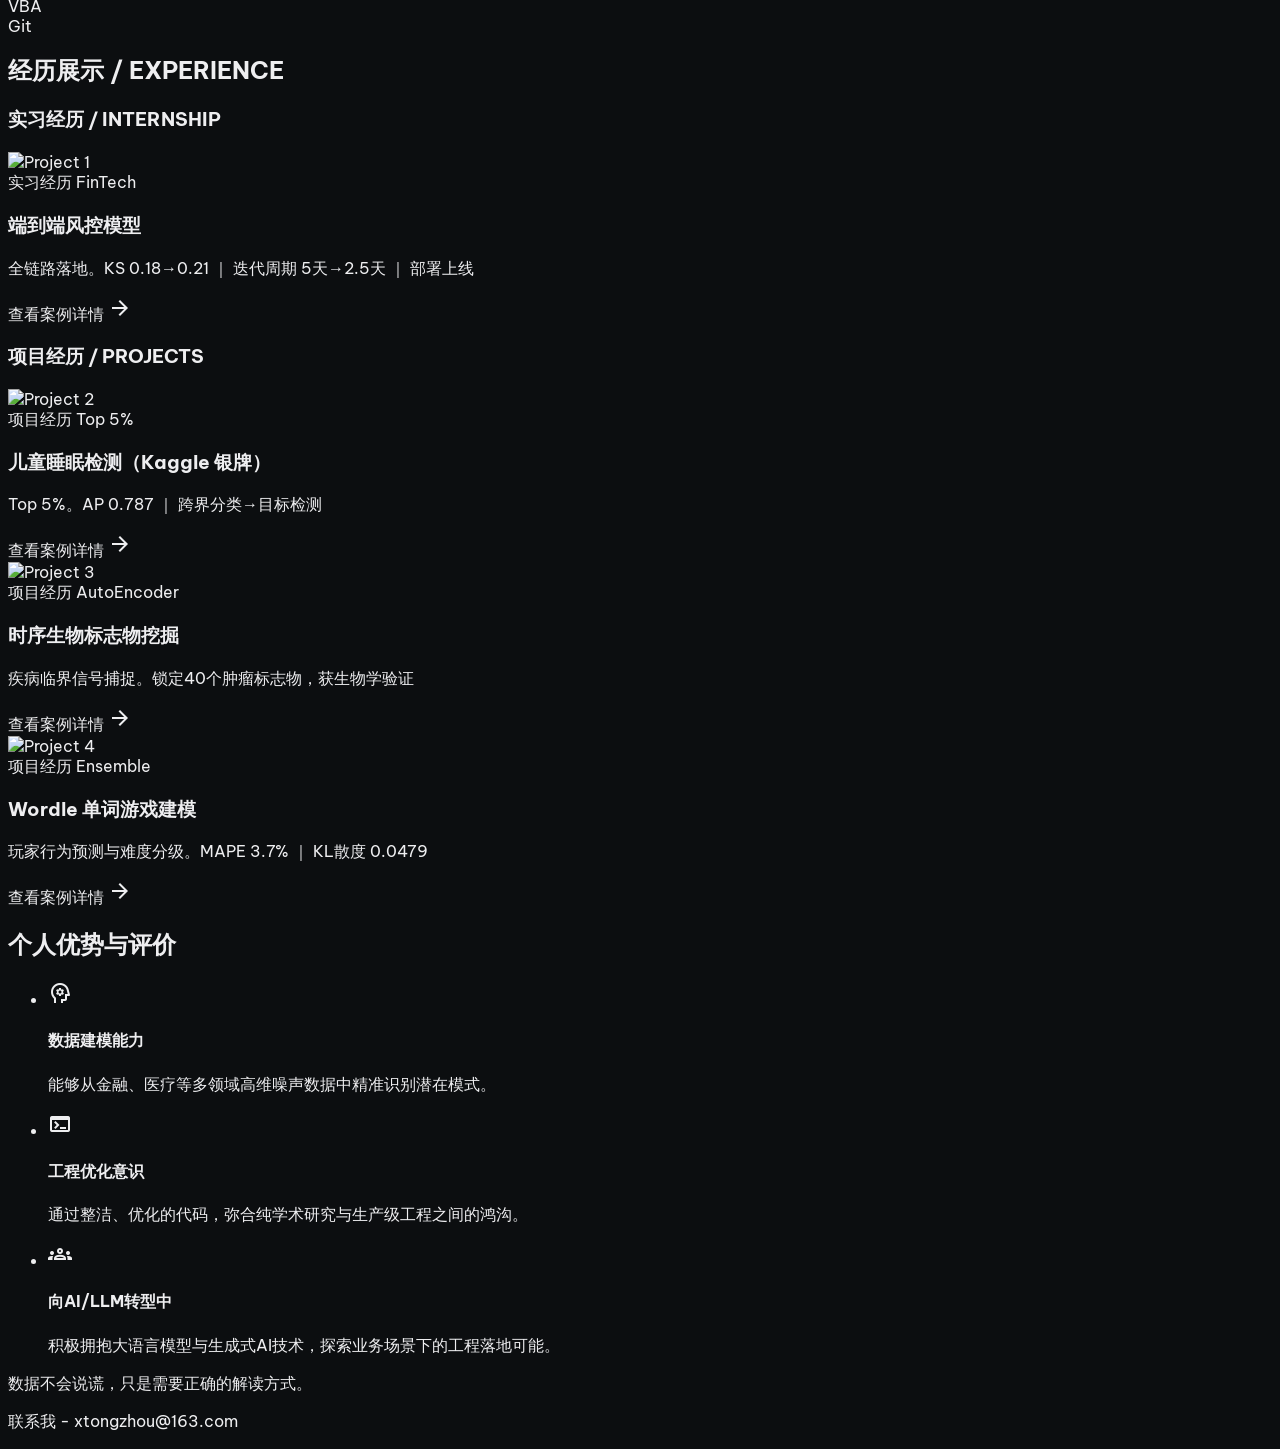
==== commit f12f7cdd: "v3" ====
--- a/index.html
+++ b/index.html
@@ -1,912 +1,465 @@
 <!DOCTYPE html>
-<html lang="zh-CN">
+<html class="dark" lang="zh-CN">
+<head>
+    <meta charset="utf-8"/>
+    <meta content="width=device-width, initial-scale=1.0" name="viewport"/>
+    <link href="https://fonts.googleapis.com/css2?family=Plus+Jakarta+Sans:wght@400;500;600;700;800&family=Be+Vietnam+Pro:wght@300;400;500;600&display=swap" rel="stylesheet"/>
+    <link href="https://fonts.googleapis.com/css2?family=Material+Symbols+Outlined:wght,FILL@100..700,0..1&display=swap" rel="stylesheet"/>
+    <script src="https://cdn.tailwindcss.com?plugins=forms,container-queries"></script>
+    <script id="tailwind-config">
+      tailwind.config = {
+        darkMode: "class",
+        theme: {
+          extend: {
+            "colors": {
+                    "tertiary": "#ff7161",
+                    "surface-container-high": "#1d2022",
+                    "secondary-fixed-dim": "#ffaeba",
+                    "primary": "#ffd16c",
+                    "tertiary-dim": "#ff7161",
+                    "on-primary-fixed": "#3d2b00",
+                    "primary-fixed": "#fdc003",
+                    "on-background": "#eeeef0",
+                    "surface-container-lowest": "#000000",
+                    "on-tertiary": "#4a0001",
+                    "secondary-container": "#bc004b",
+                    "on-tertiary-fixed": "#3a0001",
+                    "background": "#0c0e10",
+                    "outline-variant": "#46484a",
+                    "on-secondary-container": "#fff6f5",
+                    "secondary-fixed": "#ffc2ca",
+                    "on-error": "#450900",
+                    "surface-dim": "#0c0e10",
+                    "on-error-container": "#ffd2c8",
+                    "error-dim": "#d53d18",
+                    "outline": "#747578",
+                    "on-tertiary-container": "#110000",
+                    "on-primary-fixed-variant": "#604700",
+                    "on-surface": "#eeeef0",
+                    "surface": "#0c0e10",
+                    "primary-fixed-dim": "#ecb200",
+                    "error-container": "#b92902",
+                    "surface-tint": "#ffd16c",
+                    "on-tertiary-fixed-variant": "#7a0003",
+                    "inverse-primary": "#795a00",
+                    "surface-container": "#171a1c",
+                    "surface-bright": "#292c2f",
+                    "on-primary-container": "#553e00",
+                    "primary-container": "#fdc003",
+                    "secondary-dim": "#e2165f",
+                    "inverse-surface": "#f9f9fc",
+                    "inverse-on-surface": "#535557",
+                    "on-surface-variant": "#aaabad",
+                    "primary-dim": "#ecb200",
+                    "error": "#ff7351",
+                    "surface-container-highest": "#232629",
+                    "secondary": "#ff6d8d",
+                    "on-secondary-fixed-variant": "#a30040",
+                    "on-primary": "#604700",
+                    "tertiary-fixed": "#ff9385",
+                    "on-secondary": "#480018",
+                    "tertiary-container": "#fd493b",
+                    "surface-container-low": "#111416",
+                    "tertiary-fixed-dim": "#ff7c6c",
+                    "surface-variant": "#232629",
+                    "on-secondary-fixed": "#6e0028"
+            },
+            "borderRadius": {
+                    "DEFAULT": "1rem",
+                    "lg": "2rem",
+                    "xl": "3rem",
+                    "full": "9999px"
+            },
+            "fontFamily": {
+                    "headline": ["Plus Jakarta Sans"],
+                    "body": ["Be Vietnam Pro"],
+                    "label": ["Plus Jakarta Sans"]
+            }
+          },
+        },
+      }
+    </script>
+    <style>
+        .material-symbols-outlined {
+            font-variation-settings: 'FILL' 0, 'wght' 400, 'GRAD' 0, 'opsz' 24;
+        }
+        body {
+            background-color: #0c0e10;
+            color: #eeeef0;
+            font-family: 'Be Vietnam Pro', 'PingFang SC', 'Microsoft YaHei', sans-serif;
+        }
+        .hero-gradient {
+            background: linear-gradient(135deg, rgba(253, 192, 3, 0.1) 0%, rgba(12, 14, 16, 0) 100%);
+        }
+    </style>
+    <script>
+        // Language toggle functionality
+        function toggleLanguage() {
+            const currentLang = localStorage.getItem('language') || 'zh';
+            const newLang = currentLang === 'zh' ? 'en' : 'zh';
+            localStorage.setItem('language', newLang);
+            updateLanguage(newLang);
+        }
 
-<head>
-  <meta charset="UTF-8">
-  <meta name="viewport" content="width=device-width, initial-scale=1.0">
-  <title>个人经历地图 - Goose Goose Duck Style</title>
-  <!-- 引入字体 -->
-  <link rel="preconnect" href="https://fonts.googleapis.com">
-  <link rel="preconnect" href="https://fonts.gstatic.com" crossorigin>
-  <link
-    href="https://fonts.googleapis.com/css2?family=Fira+Code:wght@400;500&family=Inter:wght@400;500;700&family=Press+Start+2P&family=Geist+Mono:wght@400;500;700&display=swap"
-    rel="stylesheet">
-  <link rel="stylesheet" href="style.css">
+        function updateLanguage(lang) {
+            // Update UI elements based on language
+            if (lang === 'en') {
+                // English content
+                document.querySelector('h1:nth-of-type(1)').textContent = 'ZHOU XUETONG';
+                document.querySelector('h1:nth-of-type(2)').innerHTML = 'Evolutionary · <span class="text-primary">Full-Stack Algorithm Engineer</span>';
+                document.querySelector('.space-y-2 span').textContent = 'About Me';
+                document.querySelector('.space-y-8 p').textContent = 'A "dual-discipline player" who can do data analysis and build machine learning models. I believe the value of data lies not in how complex the algorithm is, but in whether it can uncover hidden patterns and drive real business decisions.';
+                
+                // Update navigation
+                document.querySelectorAll('nav a')[0].textContent = 'Skills';
+                document.querySelectorAll('nav a')[1].textContent = 'Experience';
+                document.querySelectorAll('nav a')[2].textContent = 'Strengths';
+                document.querySelectorAll('nav a')[3].textContent = 'Contact';
+                
+                // Update skills section
+                document.querySelector('#skills h2').textContent = 'Tech Stack';
+                
+                // Update experience section
+                document.querySelector('#projects h2').innerHTML = 'Experience Showcase <span class="text-primary">/ EXPERIENCE</span>';
+                document.querySelector('#projects h3:nth-of-type(1)').textContent = 'Internship / INTERNSHIP';
+                document.querySelector('#projects h3:nth-of-type(2)').textContent = 'Projects / PROJECTS';
+                
+                // Update project cards
+                document.querySelectorAll('#projects .font-headline')[1].textContent = 'End-to-End Risk Control Model';
+                document.querySelectorAll('#projects .text-on-surface-variant')[0].textContent = 'Full-stack implementation. KS 0.18→0.21 | Iteration cycle 5 days→2.5 days | Deployed';
+                document.querySelectorAll('#projects .text-primary.font-bold')[0].textContent = 'View Case Details';
+                
+                document.querySelectorAll('#projects .font-headline')[2].textContent = 'Child Sleep Detection (Kaggle Silver)';
+                document.querySelectorAll('#projects .text-on-surface-variant')[1].textContent = 'Top 5%. AP 0.787 | Cross-domain Classification→Object Detection';
+                document.querySelectorAll('#projects .text-secondary.font-bold')[0].textContent = 'View Case Details';
+                
+                document.querySelectorAll('#projects .font-headline')[3].textContent = 'Temporal Biomarker Mining';
+                document.querySelectorAll('#projects .text-on-surface-variant')[2].textContent = 'Disease critical signal capture. Identified 40 tumor markers, validated biologically';
+                document.querySelectorAll('#projects .text-tertiary.font-bold')[0].textContent = 'View Case Details';
+                
+                document.querySelectorAll('#projects .font-headline')[4].textContent = 'Wordle Modeling';
+                document.querySelectorAll('#projects .text-on-surface-variant')[3].textContent = 'Player behavior prediction and difficulty classification. MAPE 3.7% | KL divergence 0.0479';
+                document.querySelectorAll('#projects .text-primary.font-bold')[1].textContent = 'View Case Details';
+                
+                // Update strengths section
+                document.querySelector('#strengths h2').textContent = 'Personal Strengths & Evaluation';
+                document.querySelectorAll('#strengths h4')[0].textContent = 'Data Modeling Ability';
+                document.querySelectorAll('#strengths p')[0].textContent = 'Able to accurately identify potential patterns from high-dimensional noisy data in finance, healthcare and other fields.';
+                document.querySelectorAll('#strengths h4')[1].textContent = 'Engineering Optimization Awareness';
+                document.querySelectorAll('#strengths p')[1].textContent = 'Bridging the gap between pure academic research and production-level engineering through clean, optimized code.';
+                document.querySelectorAll('#strengths h4')[2].textContent = 'Transitioning to AI/LLM';
+                document.querySelectorAll('#strengths p')[2].textContent = 'Actively embracing large language models and generative AI technologies, exploring engineering implementation possibilities in business scenarios.';
+                
+                // Update tags
+                document.querySelectorAll('.flex.flex-wrap.gap-4 span.font-medium')[0].textContent = 'HKU Master';
+                document.querySelectorAll('.flex.flex-wrap.gap-4 span.font-medium')[1].textContent = 'Multiple First-Class Scholarships';
+                document.querySelectorAll('.flex.flex-wrap.gap-4 span.font-medium')[2].textContent = 'MCM Honorable Mention';
+                document.querySelectorAll('.flex.flex-wrap.gap-4 span.font-medium')[3].textContent = 'Kaggle Silver Medal';
+                document.querySelectorAll('.flex.flex-wrap.gap-4 span.font-medium')[4].textContent = 'IELTS 7.0';
+                document.querySelectorAll('.flex.flex-wrap.gap-4 span.font-medium')[5].textContent = 'AI Evolving';
+                
+                // Update footer
+                document.querySelector('footer p:nth-of-type(1)').textContent = 'Data doesn\'t lie, it just needs the right interpretation.';
+                document.querySelector('footer p:nth-of-type(2)').textContent = 'Contact - xtongzhou@163.com';
+                
+                // Update language button
+                document.querySelector('button').textContent = '中/EN';
+            } else {
+                // Chinese content
+                document.querySelector('h1:nth-of-type(1)').textContent = '周雪彤';
+                document.querySelector('h1:nth-of-type(2)').innerHTML = '进化型 · <span class="text-primary">算法工程师</span>';
+                document.querySelector('.space-y-2 span').textContent = '关于我';
+                document.querySelector('.space-y-8 p').textContent = '一个能做数据分析、也能建机器学习模型的"双修选手"。相信数据的价值不在于算法多复杂，而在于能否挖出隐藏的模式、驱动真实的商业决策。';
+                
+                // Update navigation
+                document.querySelectorAll('nav a')[0].textContent = '技术栈';
+                document.querySelectorAll('nav a')[1].textContent = '个人经历';
+                document.querySelectorAll('nav a')[2].textContent = '个人优势';
+                document.querySelectorAll('nav a')[3].textContent = '联系我';
+                
+                // Update skills section
+                document.querySelector('#skills h2').textContent = '技术栈';
+                
+                // Update experience section
+                document.querySelector('#projects h2').innerHTML = '经历展示 <span class="text-primary">/ EXPERIENCE</span>';
+                document.querySelector('#projects h3:nth-of-type(1)').textContent = '实习经历 / INTERNSHIP';
+                document.querySelector('#projects h3:nth-of-type(2)').textContent = '项目经历 / PROJECTS';
+                
+                // Update project cards
+                document.querySelectorAll('#projects .font-headline')[1].textContent = '端到端风控模型';
+                document.querySelectorAll('#projects .text-on-surface-variant')[0].textContent = '全链路落地。KS 0.18→0.21 ｜ 迭代周期 5天→2.5天 ｜ 部署上线';
+                document.querySelectorAll('#projects .text-primary.font-bold')[0].textContent = '查看案例详情';
+                
+                document.querySelectorAll('#projects .font-headline')[2].textContent = '儿童睡眠检测（Kaggle 银牌）';
+                document.querySelectorAll('#projects .text-on-surface-variant')[1].textContent = 'Top 5%。AP 0.787 ｜ 跨界分类→目标检测';
+                document.querySelectorAll('#projects .text-secondary.font-bold')[0].textContent = '查看案例详情';
+                
+                document.querySelectorAll('#projects .font-headline')[3].textContent = '时序生物标志物挖掘';
+                document.querySelectorAll('#projects .text-on-surface-variant')[2].textContent = '疾病临界信号捕捉。锁定40个肿瘤标志物，获生物学验证';
+                document.querySelectorAll('#projects .text-tertiary.font-bold')[0].textContent = '查看案例详情';
+                
+                document.querySelectorAll('#projects .font-headline')[4].textContent = 'Wordle 建模';
+                document.querySelectorAll('#projects .text-on-surface-variant')[3].textContent = '玩家行为预测与难度分级。MAPE 3.7% ｜ KL散度 0.0479';
+                document.querySelectorAll('#projects .text-primary.font-bold')[1].textContent = '查看案例详情';
+                
+                // Update strengths section
+                document.querySelector('#strengths h2').textContent = '个人优势与评价';
+                document.querySelectorAll('#strengths h4')[0].textContent = '数据建模能力';
+                document.querySelectorAll('#strengths p')[0].textContent = '能够从金融、医疗等多领域高维噪声数据中精准识别潜在模式。';
+                document.querySelectorAll('#strengths h4')[1].textContent = '工程优化意识';
+                document.querySelectorAll('#strengths p')[1].textContent = '通过整洁、优化的代码，弥合纯学术研究与生产级工程之间的鸿沟。';
+                document.querySelectorAll('#strengths h4')[2].textContent = '向AI/LLM转型中';
+                document.querySelectorAll('#strengths p')[2].textContent = '积极拥抱大语言模型与生成式AI技术，探索业务场景下的工程落地可能。';
+                
+                // Update tags
+                document.querySelectorAll('.flex.flex-wrap.gap-4 span.font-medium')[0].textContent = '香港大学硕士';
+                document.querySelectorAll('.flex.flex-wrap.gap-4 span.font-medium')[1].textContent = '本科多次获得一等奖学金';
+                document.querySelectorAll('.flex.flex-wrap.gap-4 span.font-medium')[2].textContent = '美赛H奖';
+                document.querySelectorAll('.flex.flex-wrap.gap-4 span.font-medium')[3].textContent = 'Kaggle 银牌';
+                document.querySelectorAll('.flex.flex-wrap.gap-4 span.font-medium')[4].textContent = '雅思 7.0';
+                document.querySelectorAll('.flex.flex-wrap.gap-4 span.font-medium')[5].textContent = 'AI进化中';
+                
+                // Update footer
+                document.querySelector('footer p:nth-of-type(1)').textContent = '数据不会说谎，只是需要正确的解读方式。';
+                document.querySelector('footer p:nth-of-type(2)').textContent = '联系我 - xtongzhou@163.com';
+                
+                // Update language button
+                document.querySelector('button').textContent = 'EN/中';
+            }
+        }
 
-  <link
-    href="https://fonts.googleapis.com/css2?family=Plus+Jakarta+Sans:wght@400;500;700;800&amp;family=Be+Vietnam+Pro:wght@400;500;700&amp;display=swap"
-    rel="stylesheet" />
-  <link
-    href="https://fonts.googleapis.com/css2?family=Material+Symbols+Outlined:wght,FILL@100..700,0..1&amp;display=swap"
-    rel="stylesheet" />
-  <script src="https://cdn.tailwindcss.com?plugins=forms,container-queries"></script>
-  <script id="tailwind-config">
-    tailwind.config = {
-      darkMode: "class",
-      theme: {
-        extend: {
-          colors: {
-            "on-secondary-fixed-variant": "#a30040",
-            "surface-tint": "#ffd16c",
-            "secondary": "#ff6d8d",
-            "on-secondary": "#480018",
-            "surface-container": "#171a1c",
-            "on-background": "#eeeef0",
-            "on-secondary-fixed": "#6e0028",
-            "on-primary-fixed-variant": "#604700",
-            "outline": "#747578",
-            "surface-variant": "#232629",
-            "on-tertiary-container": "#110000",
-            "secondary-fixed-dim": "#ffaeba",
-            "primary-fixed-dim": "#ecb200",
-            "surface": "#0c0e10",
-            "error": "#ff7351",
-            "secondary-dim": "#e2165f",
-            "on-surface": "#eeeef0",
-            "surface-bright": "#292c2f",
-            "on-primary-container": "#553e00",
-            "primary-container": "#fdc003",
-            "inverse-surface": "#f9f9fc",
-            "surface-container-high": "#1d2022",
-            "on-primary-fixed": "#3d2b00",
-            "tertiary-fixed-dim": "#ff7c6c",
-            "primary-fixed": "#fdc003",
-            "background": "#0c0e10",
-            "surface-container-low": "#111416",
-            "on-surface-variant": "#aaabad",
-            "on-primary": "#604700",
-            "tertiary-container": "#fd493b",
-            "on-tertiary-fixed": "#3a0001",
-            "error-container": "#b92902",
-            "outline-variant": "#46484a",
-            "error-dim": "#d53d18",
-            "inverse-primary": "#795a00",
-            "inverse-on-surface": "#535557",
-            "secondary-fixed": "#ffc2ca",
-            "surface-dim": "#0c0e10",
-            "surface-container-lowest": "#000000",
-            "tertiary-dim": "#ff7161",
-            "on-tertiary": "#4a0001",
-            "tertiary-fixed": "#ff9385",
-            "secondary-container": "#bc004b",
-            "on-error": "#450900",
-            "primary": "#ffd16c",
-            "primary-dim": "#ecb200",
-            "surface-container-highest": "#232629",
-            "on-tertiary-fixed-variant": "#7a0003",
-            "on-error-container": "#ffd2c8",
-            "on-secondary-container": "#fff6f5",
-            "tertiary": "#ff7161"
-          },
-          fontFamily: {
-            "headline": ["Plus Jakarta Sans"],
-            "body": ["Be Vietnam Pro"],
-            "label": ["Plus Jakarta Sans"]
-          },
-          borderRadius: { "DEFAULT": "1rem", "lg": "2rem", "xl": "3rem", "full": "9999px" },
-        },
-      },
-    }
-  </script>
-  <style>
-    .material-symbols-outlined {
-      font-variation-settings: 'FILL' 0, 'wght' 400, 'GRAD' 0, 'opsz' 24;
-    }
+        // Initialize language on page load
+        document.addEventListener('DOMContentLoaded', function() {
+            const savedLang = localStorage.getItem('language') || 'zh';
+            updateLanguage(savedLang);
+            
+            // Add click event to language button
+            const langButton = document.querySelector('button');
+            if (langButton !== null) {
+                langButton.addEventListener('click', function(e) {
+                    e.preventDefault();
+                    toggleLanguage();
+                });
+            }
+        });
+    </script>
+</head>
+<body class="antialiased selection:bg-primary selection:text-on-primary-fixed">
+<!-- Top Identity Bar -->
+<nav class="fixed top-0 w-full z-50 bg-[#0c0e10]/80 backdrop-blur-md shadow-[0_20px_40px_rgba(0,0,0,0.4)] px-10 py-4 flex justify-between items-center">
+<div class="flex items-center gap-4">
+<span class="text-xl font-black text-[#ffd16c] tracking-widest uppercase font-['Plus_Jakarta_Sans']">关于我</span>
+<div class="hidden md:flex items-center gap-8 ml-12">
+<a class="text-[#eeeef0] opacity-70 font-['Plus_Jakarta_Sans'] font-bold tracking-tight hover:scale-105 hover:text-[#ffd16c] transition-all" href="#skills">技术栈</a>
+<a class="text-[#eeeef0] opacity-70 font-['Plus_Jakarta_Sans'] font-bold tracking-tight hover:scale-105 hover:text-[#ffd16c] transition-all" href="#projects">个人经历</a>
+<a class="text-[#eeeef0] opacity-70 font-['Plus_Jakarta_Sans'] font-bold tracking-tight hover:scale-105 hover:text-[#ffd16c] transition-all" href="#strengths">个人优势</a>
+<a class="text-[#eeeef0] opacity-70 font-['Plus_Jakarta_Sans'] font-bold tracking-tight hover:scale-105 hover:text-[#ffd16c] transition-all" href="#contact">联系我</a>
+</div>
+</div>
+<div class="flex items-center gap-6">
+<button class="text-[#eeeef0] opacity-70 font-['Plus_Jakarta_Sans'] font-bold tracking-tight hover:text-[#ffd16c] transition-colors">EN/中</button>
+</div>
+</nav>
+<main class="pt-28 px-6 md:px-12 max-w-7xl mx-auto space-y-24">
+<!-- Hero Section -->
+<section class="grid grid-cols-1 md:grid-cols-12 gap-12 items-center hero-gradient rounded-xl p-8 md:p-12 border border-outline-variant/10">
+<div class="md:col-span-5 relative group">
+<div class="absolute -inset-4 bg-primary/20 rounded-2xl blur-3xl group-hover:bg-primary/30 transition-all duration-700"></div>
+<div class="relative w-full aspect-[4/5] bg-surface-container rounded-2xl overflow-hidden border-4 border-primary/20 shadow-2xl">
+<img alt="Character Photo" class="w-full h-full object-cover" src="pic/个人照片.JPG" />
+</div>
+</div>
+<div class="md:col-span-7 space-y-8">
+<div class="space-y-2">
+<span class="text-secondary font-bold tracking-widest text-sm uppercase">关于我</span>
+<h1 class="text-5xl md:text-6xl font-black font-headline text-on-surface leading-tight">周雪彤</h1>
+<h1 class="text-5xl md:text-6xl font-black font-headline text-on-surface leading-tight">进化型 · <span class="text-primary">算法工程师</span></h1>
+</div>
+<p class="text-xl text-on-surface-variant leading-relaxed max-w-2xl font-body">
+                一个能做数据分析、也能建机器学习模型的"双修选手"。相信数据的价值不在于算法多复杂，而在于能否挖出隐藏的模式、驱动真实的商业决策。
+            </p>
+<div class="flex flex-wrap gap-4">
+<div class="flex items-center gap-2 px-4 py-2 bg-surface-container-high rounded-full border border-outline-variant/20">
+<span class="material-symbols-outlined text-primary" style="font-variation-settings: 'FILL' 1;">bolt</span>
+<span class="font-medium">香港大学硕士</span>
+</div>
+<div class="flex items-center gap-2 px-4 py-2 bg-surface-container-high rounded-full border border-outline-variant/20">
+<span class="material-symbols-outlined text-primary" style="font-variation-settings: 'FILL' 1;">insights</span>
+<span class="font-medium">本科多次获得一等奖学金</span>
+</div>
+<div class="flex items-center gap-2 px-4 py-2 bg-surface-container-high rounded-full border border-outline-variant/20">
+<span class="material-symbols-outlined text-primary" style="font-variation-settings: 'FILL' 1;">emoji_events</span>
+<span class="font-medium">美赛H奖</span>
+</div>
+<div class="flex items-center gap-2 px-4 py-2 bg-surface-container-high rounded-full border border-outline-variant/20">
+<span class="material-symbols-outlined text-primary" style="font-variation-settings: 'FILL' 1;">emoji_events</span>
+<span class="font-medium">Kaggle 银牌</span>
+</div>
+<div class="flex items-center gap-2 px-4 py-2 bg-surface-container-high rounded-full border border-outline-variant/20">
+<span class="material-symbols-outlined text-primary" style="font-variation-settings: 'FILL' 1;">architecture</span>
+<span class="font-medium">雅思 7.0</span>
+</div>
+<div class="flex items-center gap-2 px-4 py-2 bg-surface-container-high rounded-full border border-outline-variant/20">
+<span class="material-symbols-outlined text-primary" style="font-variation-settings: 'FILL' 1;">auto_awesome</span>
+<span class="font-medium">AI进化中</span>
+</div>
+</div>
+</div>
+</section>
+<!-- Skills Cloud -->
+<section class="bg-surface-container-highest/30 backdrop-blur-sm p-12 rounded-3xl border border-outline-variant/10" id="skills">
+<div class="text-center mb-12">
+<h2 class="text-3xl font-black font-headline mb-4 uppercase">技术栈</h2>
+</div>
+<div class="flex flex-wrap justify-center gap-3">
+<div class="px-6 py-3 bg-surface-container-high rounded-xl text-primary font-bold border border-primary/20 hover:bg-primary hover:text-on-primary transition-all cursor-default">Python</div>
+<div class="px-6 py-3 bg-surface-container-high rounded-xl text-primary font-bold border border-primary/20 hover:bg-primary hover:text-on-primary transition-all cursor-default">SQL</div>
+<div class="px-6 py-3 bg-surface-container-high rounded-xl text-primary font-bold border border-primary/20 hover:bg-primary hover:text-on-primary transition-all cursor-default">R</div>
+<div class="px-6 py-3 bg-surface-container-high rounded-xl text-primary font-bold border border-primary/20 hover:bg-primary hover:text-on-primary transition-all cursor-default">TensorFlow</div>
+<div class="px-6 py-3 bg-surface-container-high rounded-xl text-primary font-bold border border-primary/20 hover:bg-primary hover:text-on-primary transition-all cursor-default">PyTorch</div>
+<div class="px-6 py-3 bg-surface-container-high rounded-xl text-primary font-bold border border-primary/20 hover:bg-primary hover:text-on-primary transition-all cursor-default">Scikit-learn</div>
+<div class="px-6 py-3 bg-surface-container-high rounded-xl text-primary font-bold border border-primary/20 hover:bg-primary hover:text-on-primary transition-all cursor-default">LightGBM</div>
+<div class="px-6 py-3 bg-surface-container-high rounded-xl text-primary font-bold border border-primary/20 hover:bg-primary hover:text-on-primary transition-all cursor-default">XGBoost</div>
+<div class="px-6 py-3 bg-surface-container-high rounded-xl text-primary font-bold border border-primary/20 hover:bg-primary hover:text-on-primary transition-all cursor-default">LSTM</div>
+<div class="px-6 py-3 bg-surface-container-high rounded-xl text-primary font-bold border border-primary/20 hover:bg-primary hover:text-on-primary transition-all cursor-default">Transformer</div>
+<div class="px-6 py-3 bg-surface-container-high rounded-xl text-primary font-bold border border-primary/20 hover:bg-primary hover:text-on-primary transition-all cursor-default">AutoEncoder</div>
+<div class="px-6 py-3 bg-surface-container-high rounded-xl text-primary font-bold border border-primary/20 hover:bg-primary hover:text-on-primary transition-all cursor-default">PMML</div>
+<div class="px-6 py-3 bg-surface-container-high rounded-xl text-primary font-bold border border-primary/20 hover:bg-primary hover:text-on-primary transition-all cursor-default">LangChain</div>
+<div class="px-6 py-3 bg-surface-container-high rounded-xl text-primary font-bold border border-primary/20 hover:bg-primary hover:text-on-primary transition-all cursor-default">LLM</div>
+<div class="px-6 py-3 bg-surface-container-high rounded-xl text-primary font-bold border border-primary/20 hover:bg-primary hover:text-on-primary transition-all cursor-default">VBA</div>
+<div class="px-6 py-3 bg-surface-container-high rounded-xl text-primary font-bold border border-primary/20 hover:bg-primary hover:text-on-primary transition-all cursor-default">Git</div>
+</div>
+</section>
+<!-- Experience Section -->
+<section class="space-y-16" id="projects">
+<div class="flex justify-between items-end">
+<h2 class="text-3xl font-black font-headline">个人经历 <span class="text-primary">/ EXPERIENCES</span></h2>
+</div>
 
-    .glass-panel {
-      background: rgba(41, 44, 47, 0.6);
-      backdrop-filter: blur(20px);
-    }
+<!-- Internship Experience -->
+<div class="space-y-8" id="internship">
+<h3 class="text-2xl font-black font-headline text-primary">实习经历 / INTERNSHIP</h3>
+<div class="grid grid-cols-1 gap-8">
+<!-- Internship 1 -->
+<div class="group relative overflow-hidden bg-surface-container rounded-3xl border border-outline-variant/10 hover:border-primary/50 transition-all duration-500 cursor-pointer" onclick="window.location.href='project1.html'">
+<div class="absolute inset-0 bg-gradient-to-t from-surface-container-lowest to-transparent opacity-80 z-10"></div>
+<img alt="Project 1" class="w-full h-80 object-cover group-hover:scale-110 transition-transform duration-700" data-alt="A futuristic financial risk control dashboard with credit scoring graphs, node networks representing relationships between data points, and glowing indicators." src="https://lh3.googleusercontent.com/aida-public/[base64]"/>
+<div class="absolute bottom-0 left-0 p-8 z-20 space-y-3">
+<div class="flex gap-2">
+<span class="px-3 py-1 bg-primary/20 text-primary text-[10px] font-black rounded-full uppercase tracking-widest">实习经历</span>
+<span class="px-3 py-1 bg-surface-bright/50 text-white text-[10px] font-black rounded-full uppercase tracking-widest">FinTech</span>
+</div>
+<h3 class="text-2xl font-black font-headline">端到端风控模型</h3>
+<p class="text-on-surface-variant">全链路落地。KS 0.18→0.21 ｜ 迭代周期 5天→2.5天 ｜ 部署上线</p>
+<div class="pt-2 flex items-center gap-4 text-primary font-bold">
+                        查看案例详情 <span class="material-symbols-outlined">arrow_forward</span>
+</div>
+</div>
+</div>
+</div>
+</div>
 
-    .goose-shadow {
-      filter: drop-shadow(0 20px 40px rgba(0, 0, 0, 0.6));
-    }
-
-    .stamped-text {
-      text-shadow: 0 4px 0 rgba(0, 0, 0, 0.5);
-    }
-
-    .skill-list::-webkit-scrollbar {
-      width: 4px;
-    }
-
-    .skill-list::-webkit-scrollbar-track {
-      background: rgba(0, 0, 0, 0.2);
-      border-radius: 10px;
-    }
-
-    .skill-list::-webkit-scrollbar-thumb {
-      background: #ffd16c;
-      border-radius: 10px;
-    }
-  </style>
-</head>
-
-<body>
-  <!-- 视图一：身份牌入口 (Terminal Hacker × Glassmorphism) -->
-  <div id="entry-view"
-    class="view active bg-background text-on-surface font-body overflow-y-auto overflow-x-hidden h-screen">
-    <!-- TopNavBar Component -->
-    <nav
-      class="fixed top-0 left-0 w-full z-50 flex justify-between items-center px-10 py-6 bg-transparent pointer-events-none">
-      <div class="flex items-center gap-4 pointer-events-auto">
-        <span class="text-[#ffd16c] text-2xl font-black tracking-tighter">ABOUT ME</span>
-      </div>
-      <div class="flex items-center gap-3 pointer-events-auto">
-        <button
-          class="bg-surface-bright/50 px-4 py-2 rounded-full font-headline font-bold text-primary border border-outline-variant/20 hover:scale-105 active:scale-95 transition-all">
-          EN / 中
-        </button>
-      </div>
-    </nav>
-    <!-- Main Content: Game Lobby Landing -->
-    <main class="relative min-h-screen w-full flex flex-col items-center justify-start">
-      <!-- Ambient Background Scene -->
-      <div class="absolute inset-0 z-0">
-        <div
-          class="absolute inset-0 bg-gradient-to-b from-surface via-surface-container-low to-surface-container-lowest opacity-90">
-        </div>
-        <img alt="Background Scene" class="w-full h-full object-cover opacity-20 mix-blend-overlay"
-          data-alt="cinematic dark gaming lobby interior with neon yellow accents and architectural silhouettes in soft mist"
-          src="https://lh3.googleusercontent.com/aida-public/[base64]" />
-      </div>
-      <!-- Two-Column Layout Grid -->
-      <div class="relative z-10 w-full max-w-7xl px-8 grid grid-cols-12 gap-10 items-stretch pt-14 pb-10">
-        <!-- Left Column: Character Photo -->
-        <div class="col-span-12 lg:col-span-5 flex flex-col items-center justify-center relative">
-          <!-- Stamped Title -->
-          <div class="text-center w-full z-20 mt-6 mb-6">
-            <h1
-              class="text-6xl font-headline font-black text-primary uppercase tracking-tighter stamped-text transform">
-              周雪彤
-            </h1>
-          </div>
-          <!-- Main Goose Character -->
-          <div
-            class="relative w-full max-w-xs goose-shadow transform hover:scale-105 transition-transform duration-500 cursor-pointer rounded-3xl overflow-hidden shadow-2xl border-2 border-primary/20">
-            <img alt="Central Goose Character" class="w-full h-auto object-cover"
-              data-alt="chunky cartoon goose character dressed in a yellow raincoat and matching rain hat, cinematic low-angle gaming character view"
-              src="pic/个人照片.JPG" />
-            <div class="absolute bottom-4 left-1/2 -translate-x-1/2 w-48 h-8 bg-primary/20 blur-2xl rounded-full">
-            </div>
-          </div>
-          <!-- Quote under photo -->
-          <div class="mt-6 px-4">
-            <p class="text-lg font-headline font-black text-primary italic leading-tight text-center drop-shadow-md">
-              "数据不会说谎，只是需要正确的解读方式。"
-            </p>
-          </div>
-        </div>
-        <!-- Right Column: Identity Card restructured -->
-        <div class="col-span-12 lg:col-span-7 flex flex-col items-center justify-start pb-16">
-          <!-- Label above the box -->
-          <p class="text-2xl font-headline font-bold text-primary tracking-[0.3em] mt-6 mb-6 drop-shadow-lg">
-            身份信息</p>
-          <div
-            class="w-full glass-panel p-10 rounded-lg border-2 border-primary/20 flex flex-col gap-8 shadow-2xl relative overflow-hidden group">
-            <div class="absolute top-0 right-0 p-6 opacity-10 group-hover:opacity-20 transition-opacity">
-              <span class="material-symbols-outlined text-8xl" data-icon="shield">shield</span>
-            </div>
-            <div class="flex items-center gap-6">
-              <div class="w-20 h-20 rounded-full border-4 border-primary overflow-hidden shadow-lg shadow-primary/20">
-                <img alt="Avatar" class="w-full h-full object-cover"
-                  data-alt="close-up of a stylized playful goose character illustration with a tiny detective hat"
-                  src="pic/个人照片.JPG" />
-              </div>
-              <div>
-                <h2 class="text-4xl font-headline font-black text-on-surface">模仿鹅 · 六边形战士形态</h2>
-              </div>
-            </div>
-            <div class="grid grid-cols-1 md:grid-cols-2 gap-10">
-              <div class="space-y-4">
-                <h3
-                  class="font-headline font-bold text-primary text-base uppercase tracking-widest flex items-center gap-2 border-b border-primary/20 pb-2">
-                  能力描述
-                </h3>
-                <div class="skill-list space-y-6">
-                  <div class="flex gap-3">
-                    <span class="material-symbols-outlined text-secondary" data-icon="swap_horiz">swap_horiz</span>
-                    <div>
-                      <p class="text-xl font-black text-on-surface">模式切换</p>
-                      <p class="text-[13px] text-on-surface-variant leading-relaxed">
-                        能做数据分析，也能建机器学习模型。左手SQL取数，右手Python炼丹，中间还能写个SOP提效。</p>
-                    </div>
-                  </div>
-
-                  <div class="flex gap-3">
-                    <span class="material-symbols-outlined text-secondary"
-                      data-icon="rocket_launch">rocket_launch</span>
-                    <div>
-                      <p class="text-xl font-black text-on-surface">工程落地</p>
-                      <p class="text-[13px] text-on-surface-variant leading-relaxed">
-                        从数据清洗到PMML部署，全链路掌控。把模型迭代周期从5天压缩到2.5天，效率提升50%，拒绝纸上谈兵。</p>
-                    </div>
-                  </div>
-                  <div class="flex gap-3">
-                    <span class="material-symbols-outlined text-secondary" data-icon="psychology">psychology</span>
-                    <div>
-                      <p class="text-xl font-black text-on-surface">AI进化中</p>
-                      <p class="text-[13px] text-on-surface-variant leading-relaxed">
-                        正在向AI/LLM转型，把大模型装进技能背包。能数分能建模，肯干活愿当牛马，就差一个平台起飞。</p>
-                    </div>
-                  </div>
-
-                </div>
-              </div>
-              <div class="flex flex-col">
-                <div class="space-y-4">
-                  <h3
-                    class="font-headline font-bold text-primary text-base uppercase tracking-widest flex items-center gap-2 border-b border-primary/20 pb-2">
-                    个人简介
-                  </h3>
-                  <p
-                    class="text-[15px] text-on-surface-variant leading-relaxed border-l-4 border-primary/40 pl-4 py-1 italic">
-                    一个能做数据分析、也能建机器学习模型的“双修选手”。相信数据的价值不在于算法多复杂，而在于能否挖出隐藏的模式、驱动真实的商业决策。<br /><br />
-                    港大硕士，本科三次一等奖学金。做过端到端风控模型，在Kaggle拿过银牌。<br /><br />
-                    具备从原始数据清洗到生产落地的全链路掌控力，正在向AI/LLM领域拓展。正在找<b>数据分析/数据科学/机器学习工程师</b>岗位，希望能用数据帮你解决真问题。
-                  </p>
-                </div>
-              </div>
-            </div>
-          </div>
-          <!-- Start Exploration Button below the box -->
-          <div class="mt-12 w-full max-w-sm relative group text-center">
-            <div
-              class="absolute inset-0 bg-primary/30 blur-2xl group-hover:bg-primary/50 transition-all rounded-full scale-110">
-            </div>
-            <button id="btn-enter-game"
-              class="relative w-full bg-primary text-on-primary font-headline font-black text-2xl px-12 py-5 rounded-full tracking-widest transform hover:-translate-y-1 active:scale-95 transition-all shadow-[0_20px_50px_rgba(253,192,3,0.3)]">
-              开始探索
-            </button>
-          </div>
-        </div>
-      </div>
-
-      <!-- Background Decorative Elements -->
-      <div class="absolute bottom-20 left-10 w-64 h-64 bg-secondary/10 rounded-full blur-[100px] -z-10"></div>
-      <div class="absolute top-20 right-10 w-96 h-96 bg-primary/10 rounded-full blur-[120px] -z-10"></div>
-
-      <!-- Professional Footer -->
-      <footer class="relative z-20 w-full glass-panel border-t border-primary/10 py-8 px-8 mt-8">
-        <div class="max-w-7xl mx-auto flex flex-col md:flex-row justify-between items-center gap-8">
-          <!-- Left Section: Copyright -->
-          <div class="flex flex-col items-center md:items-start order-3 md:order-1">
-            <p class="text-on-surface/60 text-sm font-headline tracking-widest">
-              <span class="text-primary font-bold">周雪彤 ZHOU XUETONG</span>
-            </p>
-            <p class="text-[10px] text-on-surface/40 uppercase tracking-[0.3em] mt-1">
-              ALL RIGHTS RESERVED // LVL.99 DATA VANGUARD
-            </p>
-          </div>
-
-          <!-- Center Section: Social Icons -->
-          <div class="flex items-center gap-8 order-1 md:order-2">
-            <a href="https://github.com/xtongzhou" target="_blank"
-              class="text-on-surface/60 hover:text-primary transition-all transform hover:scale-110 active:scale-95"
-              title="GitHub">
-              <svg class="w-6 h-6 fill-current" viewBox="0 0 24 24">
-                <path
-                  d="M12 .297c-6.63 0-12 5.373-12 12 0 5.303 3.438 9.8 8.205 11.385.6.113.82-.258.82-.577 0-.285-.01-1.04-.015-2.04-3.338.724-4.042-1.61-4.042-1.61C4.422 18.07 3.633 17.7 3.633 17.7c-1.087-.744.084-.729.084-.729 1.205.084 1.838 1.236 1.838 1.236 1.07 1.835 2.809 1.305 3.495.998.108-.776.417-1.305.76-1.605-2.665-.3-5.466-1.332-5.466-5.93 0-1.31.465-2.38 1.235-3.22-.135-.303-.54-1.523.105-3.176 0 0 1.005-.322 3.3 1.23.96-.267 1.98-.399 3-.405 1.02.006 2.04.138 3 .405 2.28-1.552 3.285-1.23 3.285-1.23.645 1.653.24 2.873.12 3.176.765.84 1.23 1.91 1.23 3.22 0 4.61-2.805 5.625-5.475 5.92.42.36.81 1.096.81 2.22 0 1.606-.015 2.896-.015 3.286 0 .315.21.69.825.57C20.565 22.092 24 17.592 24 12.297c0-6.627-5.373-12-12-12" />
-              </svg>
-            </a>
-            <a href="#" target="_blank"
-              class="text-on-surface/60 hover:text-primary transition-all transform hover:scale-110 active:scale-95"
-              title="LinkedIn">
-              <svg class="w-6 h-6 fill-current" viewBox="0 0 24 24">
-                <path
-                  d="M19 0h-14c-2.761 0-5 2.239-5 5v14c0 2.761 2.239 5 5 5h14c2.761 0 5-2.239 5-5v-14c0-2.761-2.239-5-5-5zm-11 19h-3v-11h3v11zm-1.5-12.268c-.966 0-1.75-.79-1.75-1.764s.784-1.764 1.75-1.764 1.75.79 1.75 1.764-.783 1.764-1.75 1.764zm13.5 12.268h-3v-5.604c0-3.368-4-3.113-4 0v5.604h-3v-11h3v1.765c1.396-2.586 7-2.777 7 2.476v6.759z" />
-              </svg>
-            </a>
-            <a href="#" target="_blank"
-              class="text-on-surface/60 hover:text-primary transition-all transform hover:scale-110 active:scale-95"
-              title="Kaggle">
-              <svg class="w-6 h-6 fill-current" viewBox="0 0 24 24">
-                <path
-                  d="M18.825 23.859c-.022.028-.118.141-.308.141h-3.304c-.188 0-.373-.082-.504-.24l-6.045-7.562-1.632 1.549v5.861c0 .199-.161.36-.36.36H3.36c-.199 0-.36-.161-.36-.36V.361c0-.199.161-.36.36-.36h3.312c.199 0 .36.161.36.36v12.383l1.51-1.431L14.73.541c.141-.177.353-.279.577-.279h3.326c.19 0 .285.111.267.139l-7.79 9.751 8.015 13.707z" />
-              </svg>
-            </a>
-            <a href="mailto:xtongzhou@163.com"
-              class="text-on-surface/60 hover:text-primary transition-all transform hover:scale-110 active:scale-95"
-              title="Email xtongzhou@163.com">
-              <span class="material-symbols-outlined text-3xl" data-icon="mail">mail</span>
-            </a>
-          </div>
-
-          <!-- Right Section: Slogan -->
-          <div class="flex flex-col items-center md:items-end order-2 md:order-3">
-            <p class="text-primary font-headline font-black text-sm tracking-widest text-center md:text-right">
-              数据驱动核心，逻辑编织未来。
-            </p>
-            <p class="text-on-surface/40 text-[10px] uppercase tracking-widest mt-1">
-              WELCOME CONTACT交流 // ENJOY THE EXPLORATION
-            </p>
-          </div>
-        </div>
-      </footer>
-    </main>
-
-
-
-  </div>
-
-
-
-  <!-- 视图二：地图页面 -->
-  <div id="map-view" class="view hidden relative w-full h-full">
-
-    <!-- TopNavBar Implementation -->
-    <!-- TopNavBar Implementation -->
-    <nav
-      class="fixed top-0 left-0 w-full z-50 flex justify-between items-start px-10 py-6 bg-transparent pointer-events-none">
-      <div class="flex items-center gap-4 pointer-events-auto mt-2">
-        <span class="text-[#ffd16c] text-2xl font-black tracking-tighter">ABOUT ME</span>
-      </div>
-      <div class="flex flex-col items-end gap-3 pointer-events-auto">
-        <div class="flex items-center gap-3">
-          <button id="btn-return-entry"
-            class="bg-primary/10 border border-primary/30 text-primary px-4 py-2 rounded-full font-headline font-bold tracking-wider hover:bg-primary/20 transition-all text-sm flex items-center gap-2">
-            <span class="material-symbols-outlined text-[20px]" data-icon="logout">logout</span>
-            返回入口
-          </button>
-          <button
-            class="bg-surface-bright/50 px-4 py-2 rounded-full font-headline font-bold text-primary border border-outline-variant/20 hover:scale-105 active:scale-95 transition-all">
-            EN / 中
-          </button>
-        </div>
-        <!-- Info Toggle Button -->
-        <button
-          class="w-12 h-12 flex items-center justify-center rounded-full bg-primary/20 border border-primary/40 text-primary hover:bg-primary hover:text-surface transition-all shadow-[0_0_15px_rgba(255,209,108,0.2)] mr-2"
-          onclick="document.getElementById('info-card').classList.toggle('hidden')">
-          <span class="material-symbols-outlined text-2xl" data-icon="info">info</span>
-        </button>
-      </div>
-    </nav>
-    <!-- Player Profile Pop-up (Stylized Game Card) -->
-    <div class="info-modal hidden fixed top-32 right-10 w-80 z-50" id="info-card">
-      <div
-        class="bg-surface-container-high/95 backdrop-blur-xl border border-primary/20 rounded-[2.5rem] p-6 shadow-[0_32px_64px_rgba(0,0,0,0.8)] overflow-hidden relative">
-        <!-- Card Decoration -->
-        <div class="absolute -top-12 -right-12 w-32 h-32 bg-primary/10 rounded-full blur-3xl"></div>
-        <div class="absolute -bottom-12 -left-12 w-32 h-32 bg-secondary/10 rounded-full blur-3xl"></div>
-        <div class="relative z-10">
-          <div class="flex items-center gap-3 mb-6">
-            <div class="w-12 h-12 rounded-full bg-primary flex items-center justify-center">
-              <span class="material-symbols-outlined text-surface" data-icon="account_circle">account_circle</span>
-            </div>
-            <div>
-              <h4 class="font-headline font-black text-primary uppercase tracking-tighter">个人资料</h4>
-              <p class="text-[10px] text-on-surface-variant font-bold uppercase tracking-widest">ID: VANGUARD_01</p>
-            </div>
-          </div>
-          <div class="space-y-6">
-            <!-- MBTI Section -->
-            <div class="p-4 bg-surface-container-lowest/50 rounded-2xl border border-outline-variant/10">
-              <div class="flex justify-between items-center mb-2">
-                <span class="text-[10px] font-black text-on-surface-variant uppercase tracking-widest">核心
-                  性格</span>
-                <span
-                  class="px-2 py-0.5 rounded-full bg-secondary/20 text-secondary text-[10px] font-black uppercase">MBTI</span>
-              </div>
-              <h5 class="text-xl font-headline font-extrabold text-on-surface tracking-tight">ESTJ</h5>
-              <p class="text-xs text-primary font-bold italic uppercase">"总经理型人格"</p>
-            </div>
-            <!-- Hobbies Section -->
-            <div class="space-y-3">
-              <span class="text-[10px] font-black text-on-surface-variant uppercase tracking-widest px-1">兴趣
-                &amp; 爱好</span>
-              <div class="flex flex-wrap gap-2">
-                <div
-                  class="px-3 py-1.5 rounded-full bg-surface-variant border border-outline-variant/20 text-[11px] font-bold text-on-surface">
-                  健身</div>
-                <div
-                  class="px-3 py-1.5 rounded-full bg-surface-variant border border-outline-variant/20 text-[11px] font-bold text-on-surface">
-                  游泳</div>
-                <div
-                  class="px-3 py-1.5 rounded-full bg-surface-variant border border-outline-variant/20 text-[11px] font-bold text-on-surface">
-                  Vibe Coding</div>
-                <div
-                  class="px-3 py-1.5 rounded-full bg-surface-variant border border-outline-variant/20 text-[11px] font-bold text-on-surface">
-                  数据可视化</div>
-                <div
-                  class="px-3 py-1.5 rounded-full bg-surface-variant border border-outline-variant/20 text-[11px] font-bold text-on-surface">
-                  AI提效</div>
-              </div>
-            </div>
-           
-          </div>
-        </div>
-      </div>
-    </div>
-    <!-- Main Exploration Canvas -->
-    <main class="relative w-full h-screen overflow-hidden map-texture flex items-center justify-center pt-20">
-      <!-- Background Elements (Faint World Map) -->
-      <div class="absolute inset-0 z-0 opacity-20 pointer-events-none">
-        <img alt="faint world map sketch on dark parchment" class="w-full h-full object-cover mix-blend-luminosity"
-          data-alt="abstract stylized world map outline with geometric ley lines and topographic contours on a deep charcoal background"
-          src="https://lh3.googleusercontent.com/aida-public/[base64]" />
-      </div>
-      <!-- The Skill Map: Landmark Locations (Asymmetric Layout) -->
-      <div class="relative w-full h-full max-w-7xl mx-auto z-10 p-10">
-        <!-- Automation Valley - Repositioned -->
-        <div class="absolute top-[22%] left-[50%] -translate-x-1/2 group landmark-node cursor-pointer"
-          data-zone="automation">
-          <div
-            class="bg-surface-container-high/80 backdrop-blur-md p-6 rounded-xl border border-outline-variant/10 shadow-2xl group-hover:scale-110 transition-transform duration-300">
-            <div
-              class="w-16 h-16 bg-primary rounded-full flex items-center justify-center mb-4 mx-auto shadow-[0_0_20px_rgba(255,209,108,0.3)]">
-              <span class="material-symbols-outlined text-surface text-4xl"
-                data-icon="settings_input_component">settings_input_component</span>
-            </div>
-            <h3 class="font-headline font-extrabold text-primary text-center uppercase tracking-tight">自动化之谷
-            </h3>
-            <p class="text-[10px] text-on-surface-variant text-center mt-1 uppercase tracking-widest">
-              Automation Valley</p>
-          </div>
-        </div>
-        <!-- Algorithm Armory -->
-        <div class="absolute top-[45%] left-[25%] group landmark-node cursor-pointer" data-zone="algorithm">
-          <div
-            class="bg-surface-container-high/80 backdrop-blur-md p-6 rounded-xl border border-outline-variant/10 shadow-2xl group-hover:scale-110 transition-transform duration-300">
-            <div
-              class="w-16 h-16 bg-[#a8a9ad] rounded-full flex items-center justify-center mb-4 mx-auto shadow-[0_0_20px_rgba(168,169,173,0.3)]">
-              <span class="material-symbols-outlined text-surface text-4xl" data-icon="swords">swords</span>
-            </div>
-            <h3 class="font-headline font-extrabold text-on-surface text-center uppercase tracking-tight">算法军械库
-            </h3>
-            <p class="text-[10px] text-on-surface-variant text-center mt-1 uppercase tracking-widest">
-              Algorithm Armory</p>
-          </div>
-        </div>
-        <!-- Business Fortress -->
-        <div class="absolute bottom-[20%] left-[45%] group landmark-node cursor-pointer" data-zone="business">
-          <div
-            class="bg-surface-container-high/80 backdrop-blur-md p-6 rounded-xl border border-outline-variant/10 shadow-2xl group-hover:scale-110 transition-transform duration-300">
-            <div
-              class="w-16 h-16 bg-primary-fixed-dim rounded-full flex items-center justify-center mb-4 mx-auto shadow-[0_0_20px_rgba(253,192,3,0.2)]">
-              <span class="material-symbols-outlined text-surface text-4xl" data-icon="fort">fort</span>
-            </div>
-            <h3 class="font-headline font-extrabold text-primary text-center uppercase tracking-tight">业务堡垒</h3>
-            <p class="text-[10px] text-on-surface-variant text-center mt-1 uppercase tracking-widest">Business
-              Fortress</p>
-          </div>
-        </div>
-        <!-- Cloud City -->
-        <div class="absolute top-[20%] right-[10%] group landmark-node cursor-pointer" data-zone="cloud">
-          <div
-            class="bg-surface-container-high/80 backdrop-blur-md p-6 rounded-xl border border-outline-variant/10 shadow-2xl group-hover:scale-110 transition-transform duration-300">
-            <div
-              class="w-20 h-20 bg-primary-container rounded-full flex items-center justify-center mb-4 mx-auto shadow-[0_0_30px_rgba(253,192,3,0.4)]">
-              <div class="flex flex-col items-center">
-                <span class="material-symbols-outlined text-on-primary-container text-4xl -mb-1"
-                  data-icon="cloud">cloud</span>
-                <span class="material-symbols-outlined text-on-primary-container text-2xl"
-                  data-icon="power">power</span>
-              </div>
-            </div>
-            <h3 class="font-headline font-extrabold text-primary text-center text-lg uppercase tracking-tight">
-              工程云端之城</h3>
-            <p class="text-[10px] text-on-surface-variant text-center mt-1 uppercase tracking-widest">
-              Engineering Cloud City</p>
-          </div>
-        </div>
-        <!-- Crossover Highlands -->
-        <div class="absolute bottom-[35%] right-[25%] group landmark-node cursor-pointer" data-zone="crossover">
-          <div
-            class="bg-surface-container-high/80 backdrop-blur-md p-6 rounded-xl border border-outline-variant/10 shadow-2xl group-hover:scale-110 transition-transform duration-300">
-            <div
-              class="w-16 h-16 bg-surface-bright rounded-full flex items-center justify-center mb-4 mx-auto border-2 border-primary">
-              <span class="material-symbols-outlined text-primary text-4xl" data-icon="terrain">terrain</span>
-            </div>
-            <h3 class="font-headline font-extrabold text-on-surface text-center uppercase tracking-tight">跨界高地
-            </h3>
-            <p class="text-[10px] text-on-surface-variant text-center mt-1 uppercase tracking-widest">
-              Crossover Highlands</p>
-          </div>
-        </div>
-        <!-- Floating Task List / Quest Log -->
-        <div class="fixed top-32 left-10 w-72 z-20">
-          <div
-            class="bg-surface-container-low/90 backdrop-blur-lg border-l-4 border-primary p-6 rounded-r-2xl shadow-2xl">
-            <div class="flex items-center gap-2 mb-6">
-              <span class="material-symbols-outlined text-primary" data-icon="assignment">assignment</span>
-              <h2 class="font-headline font-black text-xl uppercase tracking-tighter">任务</h2>
-            </div>
-            <ul class="space-y-4">
-              <li class="flex items-start gap-3 group">
-                <div
-                  class="mt-1 w-5 h-5 rounded border-2 border-outline-variant group-hover:border-primary transition-colors">
-                </div>
-                <div>
-                  <p class="text-sm font-bold text-on-surface group-hover:text-primary transition-colors">个人网站建设</p>
-                </div>
-              </li>
-              <li class="flex items-start gap-3 group">
-                <div
-                  class="mt-1 w-5 h-5 rounded border-2 border-outline-variant group-hover:border-primary transition-colors">
-                </div>
-                <div>
-                  <p class="text-sm font-bold text-on-surface group-hover:text-primary transition-colors">LeetCode刷题</p>
-                </div>
-              </li>
-              <li class="flex items-start gap-3 group">
-                <div
-                  class="mt-1 w-5 h-5 rounded border-2 border-outline-variant group-hover:border-primary transition-colors">
-                </div>
-                <div>
-                  <p class="text-sm font-bold text-on-surface group-hover:text-primary transition-colors">LLM学习</p>
-                </div>
-              </li>
-              <li class="flex items-start gap-3 group">
-                <div
-                  class="mt-1 w-5 h-5 rounded border-2 border-outline-variant group-hover:border-primary transition-colors">
-                </div>
-                <div>
-                  <p class="text-sm font-bold text-on-surface group-hover:text-primary transition-colors">找工作</p>
-                </div>
-              </li>
-            </ul>
-          </div>
-        </div>
-      </div>
-    </main>
-
-    <!-- Professional Footer -->
-      <footer class="relative z-20 w-full glass-panel border-t border-primary/10 py-8 px-8 mt-8">
-        <div class="max-w-7xl mx-auto flex flex-col md:flex-row justify-between items-center gap-8">
-          <!-- Left Section: Copyright -->
-          <div class="flex flex-col items-center md:items-start order-3 md:order-1">
-            <p class="text-on-surface/60 text-sm font-headline tracking-widest">
-              © 2026 <span class="text-primary font-bold">周雪彤 ZHOU XUETONG</span>
-            </p>
-            <p class="text-[10px] text-on-surface/40 uppercase tracking-[0.3em] mt-1">
-              ALL RIGHTS RESERVED // LVL.99 DATA VANGUARD
-            </p>
-          </div>
-
-          <!-- Center Section: Social Icons -->
-          <div class="flex items-center gap-8 order-1 md:order-2">
-            <a href="https://github.com/xtongzhou" target="_blank"
-              class="text-on-surface/60 hover:text-primary transition-all transform hover:scale-110 active:scale-95"
-              title="GitHub">
-              <svg class="w-6 h-6 fill-current" viewBox="0 0 24 24">
-                <path
-                  d="M12 .297c-6.63 0-12 5.373-12 12 0 5.303 3.438 9.8 8.205 11.385.6.113.82-.258.82-.577 0-.285-.01-1.04-.015-2.04-3.338.724-4.042-1.61-4.042-1.61C4.422 18.07 3.633 17.7 3.633 17.7c-1.087-.744.084-.729.084-.729 1.205.084 1.838 1.236 1.838 1.236 1.07 1.835 2.809 1.305 3.495.998.108-.776.417-1.305.76-1.605-2.665-.3-5.466-1.332-5.466-5.93 0-1.31.465-2.38 1.235-3.22-.135-.303-.54-1.523.105-3.176 0 0 1.005-.322 3.3 1.23.96-.267 1.98-.399 3-.405 1.02.006 2.04.138 3 .405 2.28-1.552 3.285-1.23 3.285-1.23.645 1.653.24 2.873.12 3.176.765.84 1.23 1.91 1.23 3.22 0 4.61-2.805 5.625-5.475 5.92.42.36.81 1.096.81 2.22 0 1.606-.015 2.896-.015 3.286 0 .315.21.69.825.57C20.565 22.092 24 17.592 24 12.297c0-6.627-5.373-12-12-12" />
-              </svg>
-            </a>
-            <a href="#" target="_blank"
-              class="text-on-surface/60 hover:text-primary transition-all transform hover:scale-110 active:scale-95"
-              title="LinkedIn">
-              <svg class="w-6 h-6 fill-current" viewBox="0 0 24 24">
-                <path
-                  d="M19 0h-14c-2.761 0-5 2.239-5 5v14c0 2.761 2.239 5 5 5h14c2.761 0 5-2.239 5-5v-14c0-2.761-2.239-5-5-5zm-11 19h-3v-11h3v11zm-1.5-12.268c-.966 0-1.75-.79-1.75-1.764s.784-1.764 1.75-1.764 1.75.79 1.75 1.764-.783 1.764-1.75 1.764zm13.5 12.268h-3v-5.604c0-3.368-4-3.113-4 0v5.604h-3v-11h3v1.765c1.396-2.586 7-2.777 7 2.476v6.759z" />
-              </svg>
-            </a>
-            <a href="#" target="_blank"
-              class="text-on-surface/60 hover:text-primary transition-all transform hover:scale-110 active:scale-95"
-              title="Kaggle">
-              <svg class="w-6 h-6 fill-current" viewBox="0 0 24 24">
-                <path
-                  d="M18.825 23.859c-.022.028-.118.141-.308.141h-3.304c-.188 0-.373-.082-.504-.24l-6.045-7.562-1.632 1.549v5.861c0 .199-.161.36-.36.36H3.36c-.199 0-.36-.161-.36-.36V.361c0-.199.161-.36.36-.36h3.312c.199 0 .36.161.36.36v12.383l1.51-1.431L14.73.541c.141-.177.353-.279.577-.279h3.326c.19 0 .285.111.267.139l-7.79 9.751 8.015 13.707z" />
-              </svg>
-            </a>
-            <a href="mailto:xtongzhou@163.com"
-              class="text-on-surface/60 hover:text-primary transition-all transform hover:scale-110 active:scale-95"
-              title="Email xtongzhou@163.com">
-              <span class="material-symbols-outlined text-3xl" data-icon="mail">mail</span>
-            </a>
-          </div>
-
-          <!-- Right Section: Slogan -->
-          <div class="flex flex-col items-center md:items-end order-2 md:order-3">
-            <p class="text-primary font-headline font-black text-sm tracking-widest text-center md:text-right">
-              数据驱动核心，逻辑编织未来。
-            </p>
-            <p class="text-on-surface/40 text-[10px] uppercase tracking-widest mt-1">
-              WELCOME CONTACT交流 // ENJOY THE EXPLORATION
-            </p>
-          </div>
-        </div>
-      </footer>
-  </div>
-
-
-  <div id="skill-modal"
-    class="fixed inset-0 z-[100] flex items-center justify-center bg-black/60 backdrop-blur-sm p-4 hidden">
-    <div
-      class="relative w-full max-w-2xl bg-surface-container-low p-10 rounded-xl shadow-[0_40px_80px_rgba(0,0,0,0.8)] border-t border-outline-variant/30">
-      <button id="btn-close-skill"
-        class="absolute top-6 right-6 text-on-surface-variant hover:text-primary transition-colors hover:rotate-90 duration-300">
-        <span class="material-symbols-outlined text-3xl">close</span>
-      </button>
-      <h2 id="modal-skill-title"
-        class="text-primary font-headline font-black text-2xl mb-6 flex items-center gap-3 border-b border-outline-variant/20 pb-4">
-      </h2>
-      <div id="modal-skill-body" class="space-y-8 max-h-[60vh] overflow-y-auto pr-4 custom-scrollbar">
-      </div>
-    </div>
-  </div>
-
-
-  <template id="tpl-automation">
-    <section>
-      <div class="flex items-center gap-2 mb-3">
-        <span class="material-symbols-outlined text-primary text-xl">handyman</span>
-        <h2 class="font-headline font-black text-sm uppercase tracking-widest text-on-surface-variant">【新手装备】</h2>
-      </div>
-      <div class="bg-surface-container-high rounded-lg p-6 border-l-4 border-primary shadow-lg mb-6">
-        <div class="flex justify-between items-start mb-2">
-          <h3 class="text-on-surface font-bold text-base">VBA + Excel 基金指数跟踪系统</h3>
-          <span
-            class="bg-primary/20 text-primary px-2 py-0.5 rounded text-[10px] font-black tracking-widest">招商证券托管部</span>
-        </div>
-        <p class="text-on-surface-variant text-sm leading-relaxed mb-4">独立开发自动化工具，实现数据抓取、计算、报表生成全自动。</p>
-        <div class="flex gap-6">
-          <div class="flex flex-col">
-            <span class="text-[10px] uppercase font-bold text-on-surface-variant">日常耗时</span>
-            <div class="flex items-baseline gap-1">
-              <span class="text-lg font-black text-on-surface">90m</span>
-              <span class="text-xs text-primary">→</span>
-              <span class="text-lg font-black text-on-surface">20m</span>
-            </div>
-          </div>
-          <div class="flex flex-col">
-            <span class="text-[10px] uppercase font-bold text-on-surface-variant">效率提升</span>
-            <span class="text-2xl font-black text-primary">78%</span>
-          </div>
-        </div>
-      </div>
-
-      <div class="bg-surface-container-high rounded-lg p-6 border-l-4 border-secondary shadow-lg mb-6">
-        <div class="flex items-center gap-2 mb-3">
-          <span class="material-symbols-outlined text-secondary text-xl">hub</span>
-          <h2 class="font-headline font-black text-sm uppercase tracking-widest text-on-surface-variant">【进阶管道】</h2>
-        </div>
-        <div class="flex justify-between items-start mb-2">
-          <h3 class="text-on-surface font-bold text-base">机器学习 SOP 自动化模型管道</h3>
-          <span
-            class="bg-secondary/20 text-secondary px-2 py-0.5 rounded text-[10px] font-black tracking-widest">百融云创</span>
-        </div>
-        <p class="text-on-surface-variant text-sm leading-relaxed mb-4">整合特征筛选、模型训练、评估报告为“一键式”生成流程。</p>
-        <div class="flex gap-6">
-          <div class="flex flex-col">
-            <span class="text-[10px] uppercase font-bold text-on-surface-variant">单次迭代</span>
-            <div class="flex items-baseline gap-1">
-              <span class="text-lg font-black text-on-surface">5d</span>
-              <span class="text-xs text-secondary">→</span>
-              <span class="text-lg font-black text-on-surface">2.5d</span>
-            </div>
-          </div>
-          <div class="flex flex-col">
-            <span class="text-[10px] uppercase font-bold text-on-surface-variant">效率提升</span>
-            <span class="text-2xl font-black text-primary">50%</span>
-          </div>
-        </div>
-      </div>
-    </section>
-
-    <div class="grid grid-cols-1 md:grid-cols-2 gap-6 pb-6">
-      <section>
-        <div class="flex items-center gap-2 mb-3">
-          <span class="material-symbols-outlined text-primary text-xl">auto_fix_high</span>
-          <h2 class="font-headline font-black text-sm uppercase tracking-widest text-on-surface-variant">【解锁技能】</h2>
-        </div>
-        <div class="bg-surface-container-highest border border-outline-variant/10 p-5 rounded-lg h-full">
-          <p class="text-sm font-bold text-on-surface leading-snug">“凡重复必自动化”</p>
-          <p class="text-[11px] text-on-surface-variant mt-2 italic">将日常工作抽象成系统，拒绝无效加班。</p>
-        </div>
-      </section>
-      <section>
-        <div class="flex items-center gap-2 mb-3">
-          <span class="material-symbols-outlined text-tertiary text-xl">military_tech</span>
-          <h2 class="font-headline font-black text-sm uppercase tracking-widest text-on-surface-variant">【战利品】</h2>
-        </div>
-        <div
-          class="bg-surface-container-highest border border-outline-variant/10 p-5 rounded-lg h-full relative overflow-hidden">
-          <div class="flex items-center gap-2 mb-1">
-            <span class="text-primary text-sm">⚡</span>
-            <p class="text-sm font-bold text-on-surface">自动化之魂</p>
-          </div>
-          <p class="text-[11px] text-on-surface-variant leading-tight">从此看见重复劳动就想写脚本。</p>
-
-        </div>
-      </section>
-    </div>
-  </template>
-
-  <template id="tpl-algorithm">
-    <section>
-      <div class="flex items-center gap-2 mb-3">
-        <span class="material-symbols-outlined text-primary text-xl">handyman</span>
-        <h2 class="font-headline font-black text-sm uppercase tracking-widest text-on-surface-variant">【武器收集】</h2>
-      </div>
-      <p class="text-sm text-on-surface-variant mb-4">在 Wordle 单词游戏建模项目中，针对不同问题收集了三类武器：</p>
-      <div class="space-y-4 mb-6">
-        <div class="bg-surface-container-high rounded-lg p-5 border-l-4 border-primary shadow-lg">
-          <h3 class="text-on-surface font-bold text-sm mb-1">ARIMA（统计学武器）</h3>
-          <p class="text-[12px] text-on-surface-variant">用于玩家流量预测，滑动窗口滤除噪声，MAPE 低至 3.7%</p>
-        </div>
-        <div class="bg-surface-container-high rounded-lg p-5 border-l-4 border-secondary shadow-lg">
-          <h3 class="text-on-surface font-bold text-sm mb-1">随机森林（机器学习武器）</h3>
-          <p class="text-[12px] text-on-surface-variant">用于难度归因，提取词频等5类特征，构建三级难度标准</p>
-        </div>
-        <div class="bg-surface-container-high rounded-lg p-5 border-l-4 border-tertiary shadow-lg">
-          <h3 class="text-on-surface font-bold text-sm mb-1">Word-Embedding + LSTM（深度学习武器）</h3>
-          <p class="text-[12px] text-on-surface-variant">建模用户行为分布，KL 散度降至 0.0479，准确还原猜测步数分布</p>
-        </div>
-      </div>
-    </section>
-    <div class="grid grid-cols-1 md:grid-cols-2 gap-6 pb-6">
-      <section>
-        <div class="flex items-center gap-2 mb-3">
-          <span class="material-symbols-outlined text-primary text-xl">auto_fix_high</span>
-          <h2 class="font-headline font-black text-sm uppercase tracking-widest text-on-surface-variant">【精英挑战】</h2>
-        </div>
-        <div class="bg-surface-container-highest border border-outline-variant/10 p-5 rounded-lg h-full">
-          <ul class="text-[12px] text-on-surface-variant space-y-2 mt-2">
-            <li><span class="text-primary font-bold">线性/可解释</span> → 统计学武器</li>
-            <li><span class="text-secondary font-bold">高维非线性</span> → 机器学习武器</li>
-            <li><span class="text-tertiary font-bold">序列/语义</span> → 深度学习武器</li>
-          </ul>
-        </div>
-      </section>
-      <section>
-        <div class="flex items-center gap-2 mb-3">
-          <span class="material-symbols-outlined text-tertiary text-xl">military_tech</span>
-          <h2 class="font-headline font-black text-sm uppercase tracking-widest text-on-surface-variant">【战利品】</h2>
-        </div>
-        <div
-          class="bg-surface-container-highest border border-outline-variant/10 p-5 rounded-lg h-full relative overflow-hidden">
-          <div class="flex items-center gap-2 mb-1">
-            <span class="text-primary text-sm">🔍</span>
-            <p class="text-sm font-bold text-on-surface">武器大师徽章</p>
-          </div>
-          <p class="text-[11px] text-on-surface-variant leading-tight">不再迷信复杂算法，只信最合适的工具。</p>
-
-        </div>
-      </section>
-    </div>
-  </template>
-
-  <template id="tpl-business">
-    <section>
-      <div class="flex items-center gap-2 mb-3">
-        <span class="material-symbols-outlined text-primary text-xl">handyman</span>
-        <h2 class="font-headline font-black text-sm uppercase tracking-widest text-on-surface-variant">【百融云创大作战】</h2>
-      </div>
-      <div class="bg-surface-container-high rounded-lg p-5 border-l-4 border-primary shadow-lg mb-6">
-        <div class="flex gap-4 items-center border-b border-outline-variant/20 pb-3 mb-3">
-          <div class="text-[12px] text-on-surface-variant"><strong>场景:</strong> 贷前风控</div>
-          <div class="text-[12px] text-on-surface-variant"><strong>变量:</strong> 上千</div>
-          <div class="text-[12px] text-on-surface-variant"><strong>目标:</strong> 高精度 & 透明黑板</div>
-        </div>
-        <div class="space-y-4">
-          <div>
-            <h4 class="text-sm font-bold text-secondary">第一回合：算法挖掘</h4>
-            <p class="text-[12px] text-on-surface-variant">用 LightGBM 强力挖掘非线性关系，KS提升至0.21，AUC提升8%</p>
-          </div>
-          <div>
-            <h4 class="text-sm font-bold text-primary">第二回合：业务落地</h4>
-            <p class="text-[12px] text-on-surface-variant">为满足可解释性，主动降级开发逻辑回归评分卡，通过分箱优化确保变量方向符合业务认知，KS稳定0.19+</p>
-          </div>
-          <div>
-            <h4 class="text-sm font-bold text-tertiary">终极 Buff：提效网络</h4>
-            <p class="text-[12px] text-on-surface-variant">构建自动化模型管道，将模型迭代周期从5天压缩到2.5天，策略上线加速</p>
-          </div>
-        </div>
-      </div>
-    </section>
-    <div class="grid grid-cols-1 gap-6 pb-6">
-      <section>
-        <div class="flex items-center gap-2 mb-3">
-          <span class="material-symbols-outlined text-tertiary text-xl">military_tech</span>
-          <h2 class="font-headline font-black text-sm uppercase tracking-widest text-on-surface-variant">【战利品】</h2>
-        </div>
-        <div
-          class="bg-surface-container-highest border border-outline-variant/10 p-5 rounded-lg w-full relative overflow-hidden">
-          <div class="flex items-center gap-2 mb-1">
-            <span class="text-primary text-sm">⚖️</span>
-            <p class="text-sm font-bold text-on-surface">平衡者之证</p>
-          </div>
-          <p class="text-[12px] text-on-surface-variant leading-tight">既能用复杂模型冲高精度，也能用简单模型讲清楚业务逻辑。</p>
-
-        </div>
-      </section>
-    </div>
-  </template>
-
-  <template id="tpl-crossover">
-    <section>
-      <div class="flex items-center gap-2 mb-3">
-        <span class="material-symbols-outlined text-primary text-xl">handyman</span>
-        <h2 class="font-headline font-black text-sm uppercase tracking-widest text-on-surface-variant">【降维打击战役】</h2>
-      </div>
-      <div class="space-y-4 mb-6">
-        <div class="bg-surface-container-high rounded-lg p-5 border-l-4 border-primary shadow-lg">
-          <div class="flex justify-between items-start mb-2">
-            <h3 class="text-on-surface font-bold text-sm">睡眠监测之战 (Kaggle Top 5%)</h3>
-          </div>
-          <p class="text-[12px] font-bold text-secondary mb-1">重构思路：二分类 转换为 目标检测</p>
-          <ul class="text-[12px] text-on-surface-variant space-y-1 ml-4 list-disc">
-            <li><strong>架构：</strong> CenterNet + Transformer，用热力图回归替代二分类，解决边界模糊</li>
-            <li><strong>后处理：</strong> 引入时序 NMS 消除冗余预测框</li>
-            <li><strong>成果：</strong> 线上 AP 0.787，Kaggle 银牌</li>
-          </ul>
-        </div>
-        <div class="bg-surface-container-high rounded-lg p-5 border-l-4 border-secondary shadow-lg">
-          <div class="flex justify-between items-start mb-2">
-            <h3 class="text-on-surface font-bold text-sm">生命临界点探寻</h3>
-          </div>
-          <ul class="text-[12px] text-on-surface-variant space-y-1 ml-4 list-disc">
-            <li><strong>右手算法：</strong> AutoEncoder + LSTM 构建异常检测模型</li>
-            <li><strong>左手物理：</strong> 引入动力学系统理论计算李雅普诺夫指数</li>
-            <li><strong>成果：</strong> 锁定 40 个核心标志物，获生物学高度证实</li>
-          </ul>
-        </div>
-      </div>
-    </section>
-    <div class="grid grid-cols-1 gap-6 pb-6">
-      <section>
-        <div class="flex items-center gap-2 mb-3">
-          <span class="material-symbols-outlined text-tertiary text-xl">military_tech</span>
-          <h2 class="font-headline font-black text-sm uppercase tracking-widest text-on-surface-variant">【战利品】</h2>
-        </div>
-        <div
-          class="bg-surface-container-highest border border-outline-variant/10 p-5 rounded-lg w-full relative overflow-hidden">
-          <div class="flex items-center gap-2 mb-1">
-            <span class="text-primary text-sm">🔭</span>
-            <p class="text-sm font-bold text-on-surface">跨界望远镜</p>
-          </div>
-          <p class="text-[12px] text-on-surface-variant leading-tight">看见不同领域的共性，用A领域的解法解决B领域的难题。</p>
-
-        </div>
-      </section>
-    </div>
-  </template>
-
-  <template id="tpl-cloud">
-    <section>
-      <div class="flex items-center gap-2 mb-3">
-        <span class="material-symbols-outlined text-primary text-xl">handyman</span>
-        <h2 class="font-headline font-black text-sm uppercase tracking-widest text-on-surface-variant">【端到端交付】</h2>
-      </div>
-      <div class="bg-surface-container-high rounded-lg p-5 border-l-4 border-primary shadow-lg mb-6">
-        <h3 class="text-on-surface font-bold text-sm mb-2">模型工程化部署</h3>
-        <p class="text-[12px] text-on-surface-variant mb-4">主导模型从实验环境落地到生产网络，将最终模型转化为 PMML
-          格式完成线上部署，并编写完整部署文档赋能策略开发，提供稳定可靠的线上评分服务。</p>
-
-        <h4
-          class="text-xs font-bold text-on-surface mb-2 uppercase tracking-widest border-t border-outline-variant/20 pt-2">
-          全链路能力清单</h4>
-        <div class="grid grid-cols-2 gap-2 text-[12px] text-on-surface-variant">
-          <div class="flex items-center gap-2"><span class="text-primary">✓</span> 原始清洗(上千)</div>
-          <div class="flex items-center gap-2"><span class="text-primary">✓</span> 特征工程(IV/稳定)</div>
-          <div class="flex items-center gap-2"><span class="text-primary">✓</span> 训练(LGB/LR/DL)</div>
-          <div class="flex items-center gap-2"><span class="text-primary">✓</span> 模型评估(KS/AUC)</div>
-        </div>
-      </div>
-    </section>
-    <div class="grid grid-cols-1 gap-6 pb-6">
-      <section>
-        <div class="flex items-center gap-2 mb-3">
-          <span class="material-symbols-outlined text-tertiary text-xl">military_tech</span>
-          <h2 class="font-headline font-black text-sm uppercase tracking-widest text-on-surface-variant">【战利品】</h2>
-        </div>
-        <div
-          class="bg-surface-container-highest border border-outline-variant/10 p-5 rounded-lg w-full relative overflow-hidden">
-          <div class="flex items-center gap-2 mb-1">
-            <span class="text-primary text-sm">☁️</span>
-            <p class="text-sm font-bold text-on-surface">云端信标</p>
-          </div>
-          <p class="text-[12px] text-on-surface-variant leading-tight">能做实验，更能把它变成可以用的产品。</p>
-
-        </div>
-      </section>
-    </div>
-  </template>
-
-  </div>
-
-  <script src="script.js?v=2"></script>
+<!-- Project Experience -->
+<div class="space-y-8" id="projects">
+<h3 class="text-2xl font-black font-headline text-secondary">项目经历 / PROJECTS</h3>
+<div class="grid grid-cols-1 md:grid-cols-2 gap-8">
+<!-- Project 2 -->
+<div class="group relative overflow-hidden bg-surface-container rounded-3xl border border-outline-variant/10 hover:border-secondary/50 transition-all duration-500 cursor-pointer" onclick="window.location.href='project2.html'" id="project2">
+<div class="absolute inset-0 bg-gradient-to-t from-surface-container-lowest to-transparent opacity-80 z-10"></div>
+<img alt="Project 2" class="w-full h-80 object-cover group-hover:scale-110 transition-transform duration-700" data-alt="A smartwatch display showing a child's sleep stages and heart rate monitor in a soft bedroom environment." src="https://lh3.googleusercontent.com/aida-public/[base64]"/>
+<div class="absolute bottom-0 left-0 p-8 z-20 space-y-3">
+<div class="flex gap-2">
+<span class="px-3 py-1 bg-secondary/20 text-secondary text-[10px] font-black rounded-full uppercase tracking-widest">项目经历</span>
+<span class="px-3 py-1 bg-surface-bright/50 text-white text-[10px] font-black rounded-full uppercase tracking-widest">Top 5%</span>
+</div>
+<h3 class="text-2xl font-black font-headline">儿童睡眠检测（Kaggle 银牌）</h3>
+<p class="text-on-surface-variant">Top 5%。AP 0.787 ｜ 跨界分类→目标检测</p>
+<div class="pt-2 flex items-center gap-4 text-secondary font-bold">
+                        查看案例详情 <span class="material-symbols-outlined">arrow_forward</span>
+</div>
+</div>
+</div>
+<!-- Project 3 -->
+<div class="group relative overflow-hidden bg-surface-container rounded-3xl border border-outline-variant/10 hover:border-tertiary/50 transition-all duration-500 cursor-pointer" onclick="window.location.href='project3.html'" id="project3">
+<div class="absolute inset-0 bg-gradient-to-t from-surface-container-lowest to-transparent opacity-80 z-10"></div>
+<img alt="Project 3" class="w-full h-80 object-cover group-hover:scale-110 transition-transform duration-700" data-alt="Abstract representation of medical biological signals with EKG waves merging into DNA strands." src="https://lh3.googleusercontent.com/aida-public/[base64]"/>
+<div class="absolute bottom-0 left-0 p-8 z-20 space-y-3">
+<div class="flex gap-2">
+<span class="px-3 py-1 bg-tertiary/20 text-tertiary text-[10px] font-black rounded-full uppercase tracking-widest">项目经历</span>
+<span class="px-3 py-1 bg-surface-bright/50 text-white text-[10px] font-black rounded-full uppercase tracking-widest">AutoEncoder</span>
+</div>
+<h3 class="text-2xl font-black font-headline">时序生物标志物挖掘</h3>
+<p class="text-on-surface-variant">疾病临界信号捕捉。锁定40个肿瘤标志物，获生物学验证</p>
+<div class="pt-2 flex items-center gap-4 text-tertiary font-bold">
+                        查看案例详情 <span class="material-symbols-outlined">arrow_forward</span>
+</div>
+</div>
+</div>
+<!-- Project 4 -->
+<div class="group relative overflow-hidden bg-surface-container rounded-3xl border border-outline-variant/10 hover:border-primary/50 transition-all duration-500 cursor-pointer" onclick="window.location.href='project4.html'" id="project4">
+<div class="absolute inset-0 bg-gradient-to-t from-surface-container-lowest to-transparent opacity-80 z-10"></div>
+<img alt="Project 4" class="w-full h-80 object-cover group-hover:scale-110 transition-transform duration-700" data-alt="Conceptual visualization of a Wordle puzzle grid being analyzed by a neural network with probability distributions." src="https://lh3.googleusercontent.com/aida-public/[base64]"/>
+<div class="absolute bottom-0 left-0 p-8 z-20 space-y-3">
+<div class="flex gap-2">
+<span class="px-3 py-1 bg-primary/20 text-primary text-[10px] font-black rounded-full uppercase tracking-widest">项目经历</span>
+<span class="px-3 py-1 bg-surface-bright/50 text-white text-[10px] font-black rounded-full uppercase tracking-widest">Ensemble</span>
+</div>
+<h3 class="text-2xl font-black font-headline">Wordle 单词游戏建模</h3>
+<p class="text-on-surface-variant">玩家行为预测与难度分级。MAPE 3.7% ｜ KL散度 0.0479</p>
+<div class="pt-2 flex items-center gap-4 text-primary font-bold">
+                        查看案例详情 <span class="material-symbols-outlined">arrow_forward</span>
+</div>
+</div>
+</div>
+</div>
+</div>
+</section>
+<!-- Strengths Section -->
+<section class="grid grid-cols-1 gap-16" id="strengths">
+<div class="space-y-8">
+<h2 class="text-3xl font-black font-headline uppercase">个人优势与评价</h2>
+<ul class="space-y-6">
+<li class="flex items-start gap-4">
+<div class="p-2 bg-primary/10 rounded-lg">
+<span class="material-symbols-outlined text-primary">psychology</span>
+</div>
+<div>
+<h4 class="font-bold text-lg">数据建模能力</h4>
+<p class="text-on-surface-variant">能够从金融、医疗等多领域高维噪声数据中精准识别潜在模式。</p>
+</div>
+</li>
+<li class="flex items-start gap-4">
+<div class="p-2 bg-secondary/10 rounded-lg">
+<span class="material-symbols-outlined text-secondary">terminal</span>
+</div>
+<div>
+<h4 class="font-bold text-lg">工程优化意识</h4>
+<p class="text-on-surface-variant">通过整洁、优化的代码，弥合纯学术研究与生产级工程之间的鸿沟。</p>
+</div>
+</li>
+<li class="flex items-start gap-4">
+<div class="p-2 bg-tertiary/10 rounded-lg">
+<span class="material-symbols-outlined text-tertiary">groups</span>
+</div>
+<div>
+<h4 class="font-bold text-lg">向AI/LLM转型中</h4>
+<p class="text-on-surface-variant">积极拥抱大语言模型与生成式AI技术，探索业务场景下的工程落地可能。</p>
+</div>
+</li>
+</ul>
+</div>
+</section>
+</main>
+<!-- Footer -->
+<footer class="w-full rounded-t-[4rem] mt-24 bg-neutral-900 border-t border-neutral-800/20" id="contact">
+<div class="flex flex-col md:flex-row justify-between items-center px-12 py-16 gap-8 w-full max-w-7xl mx-auto">
+<div class="flex-1 text-center md:text-left">
+<p class="font-['Be_Vietnam_Pro'] text-neutral-400 text-sm">数据不会说谎，只是需要正确的解读方式。</p>
+</div>
+<div class="flex-1 text-center md:text-right">
+<p class="font-['Be_Vietnam_Pro'] text-neutral-400 text-sm">联系我 - xtongzhou@163.com</p>
+</div>
+</div>
+</footer>
 </body>
-
 </html>
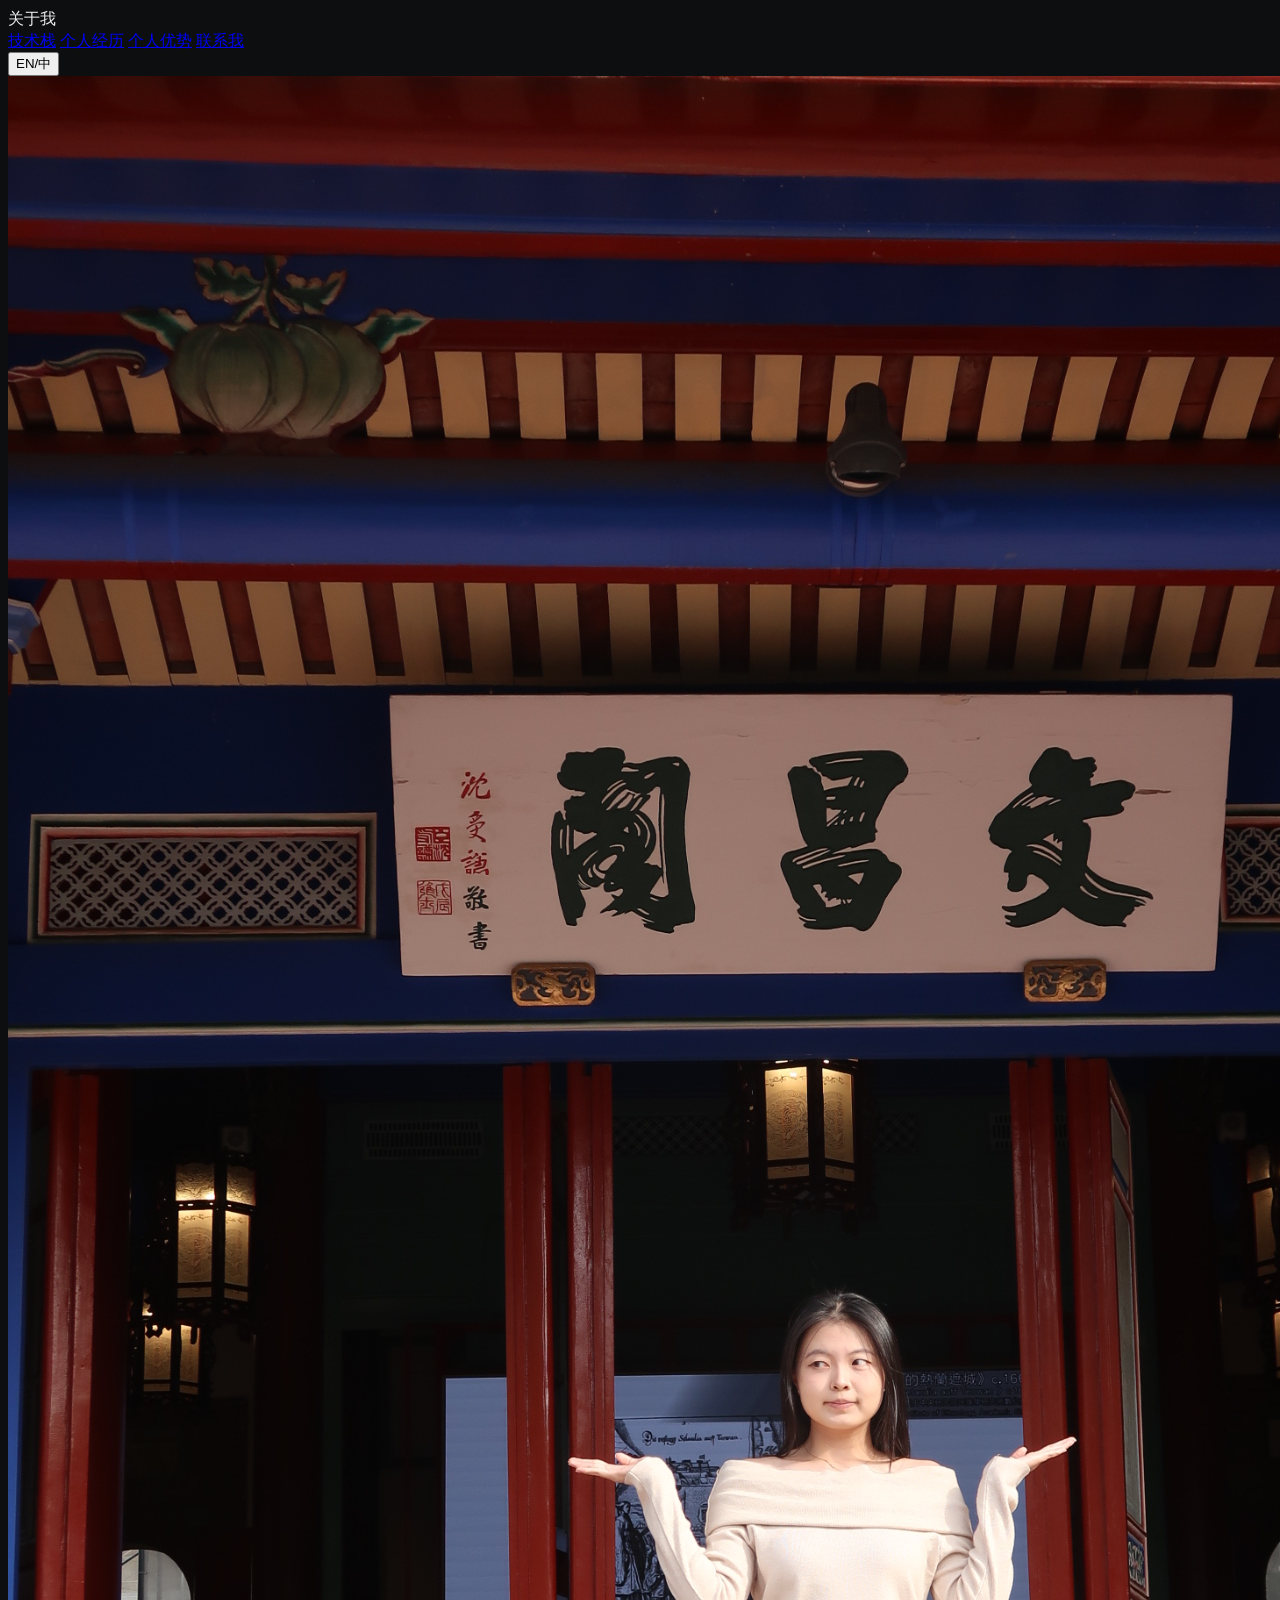
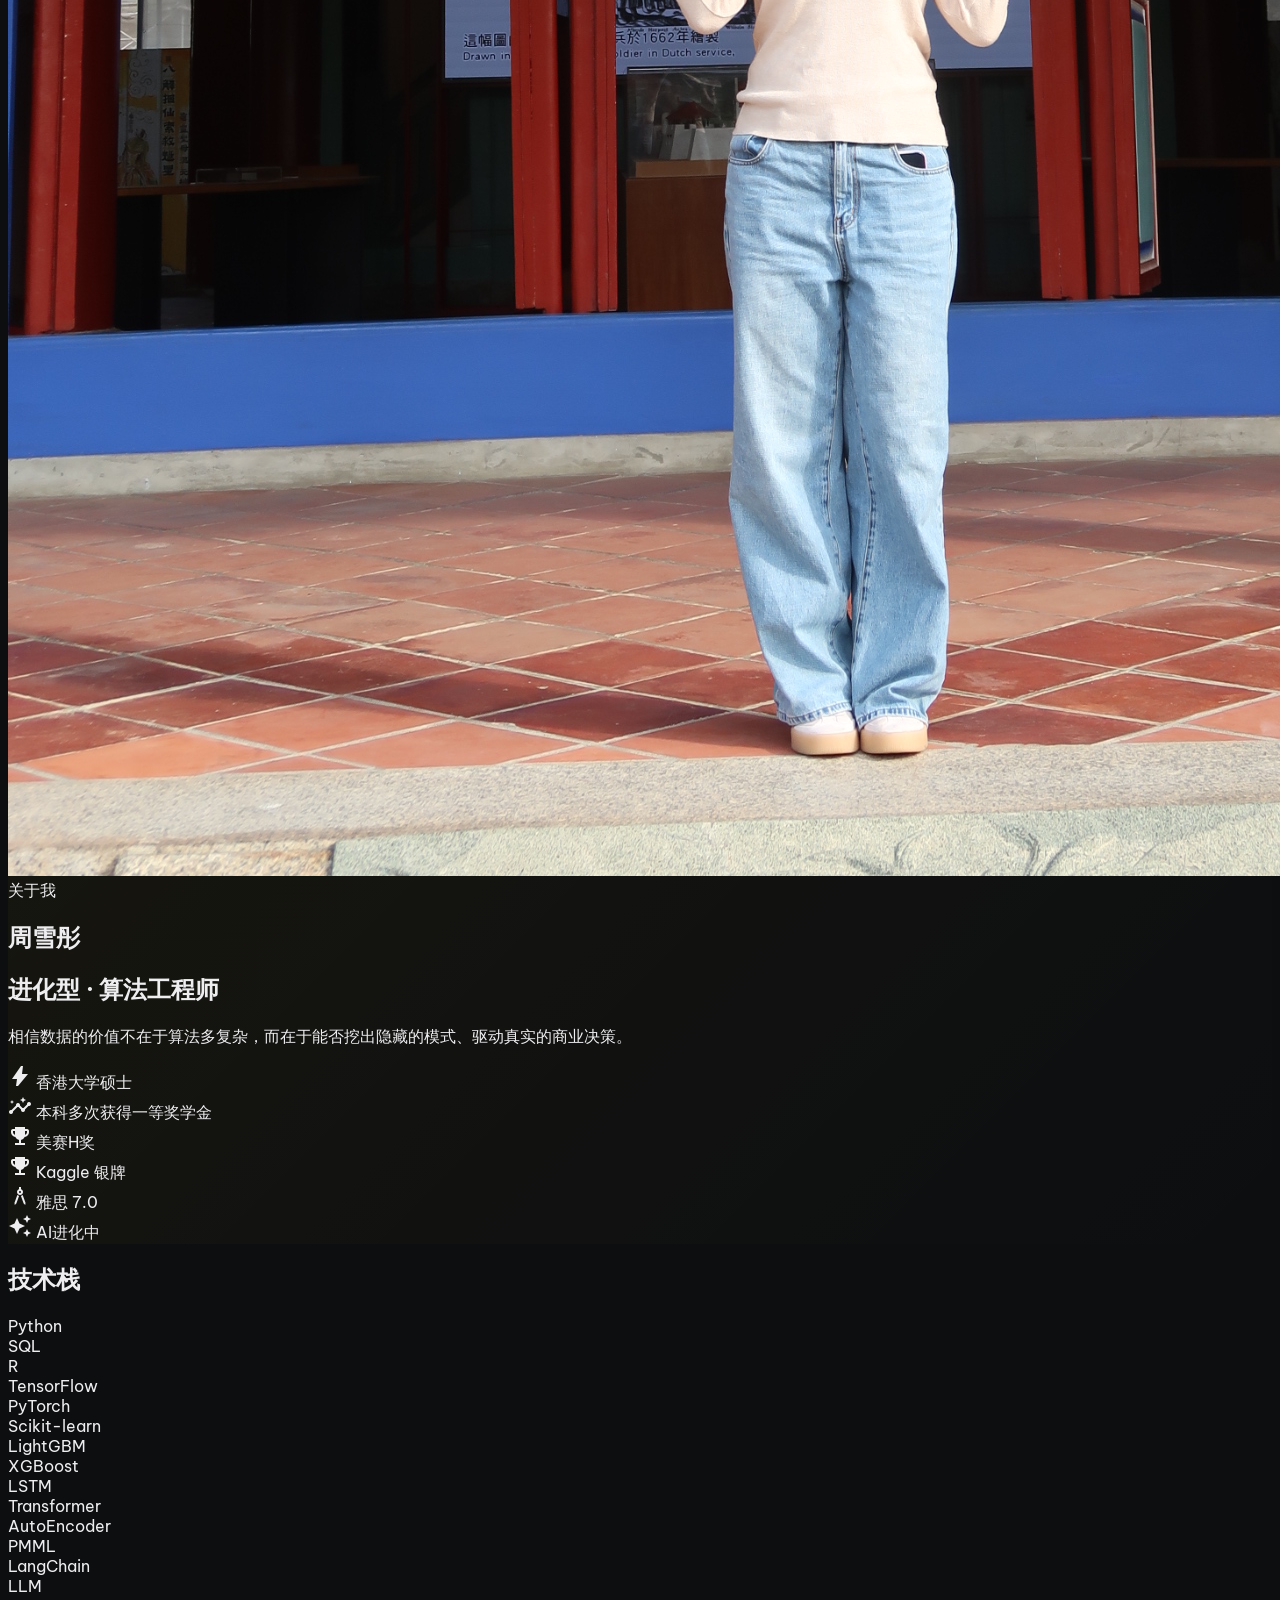
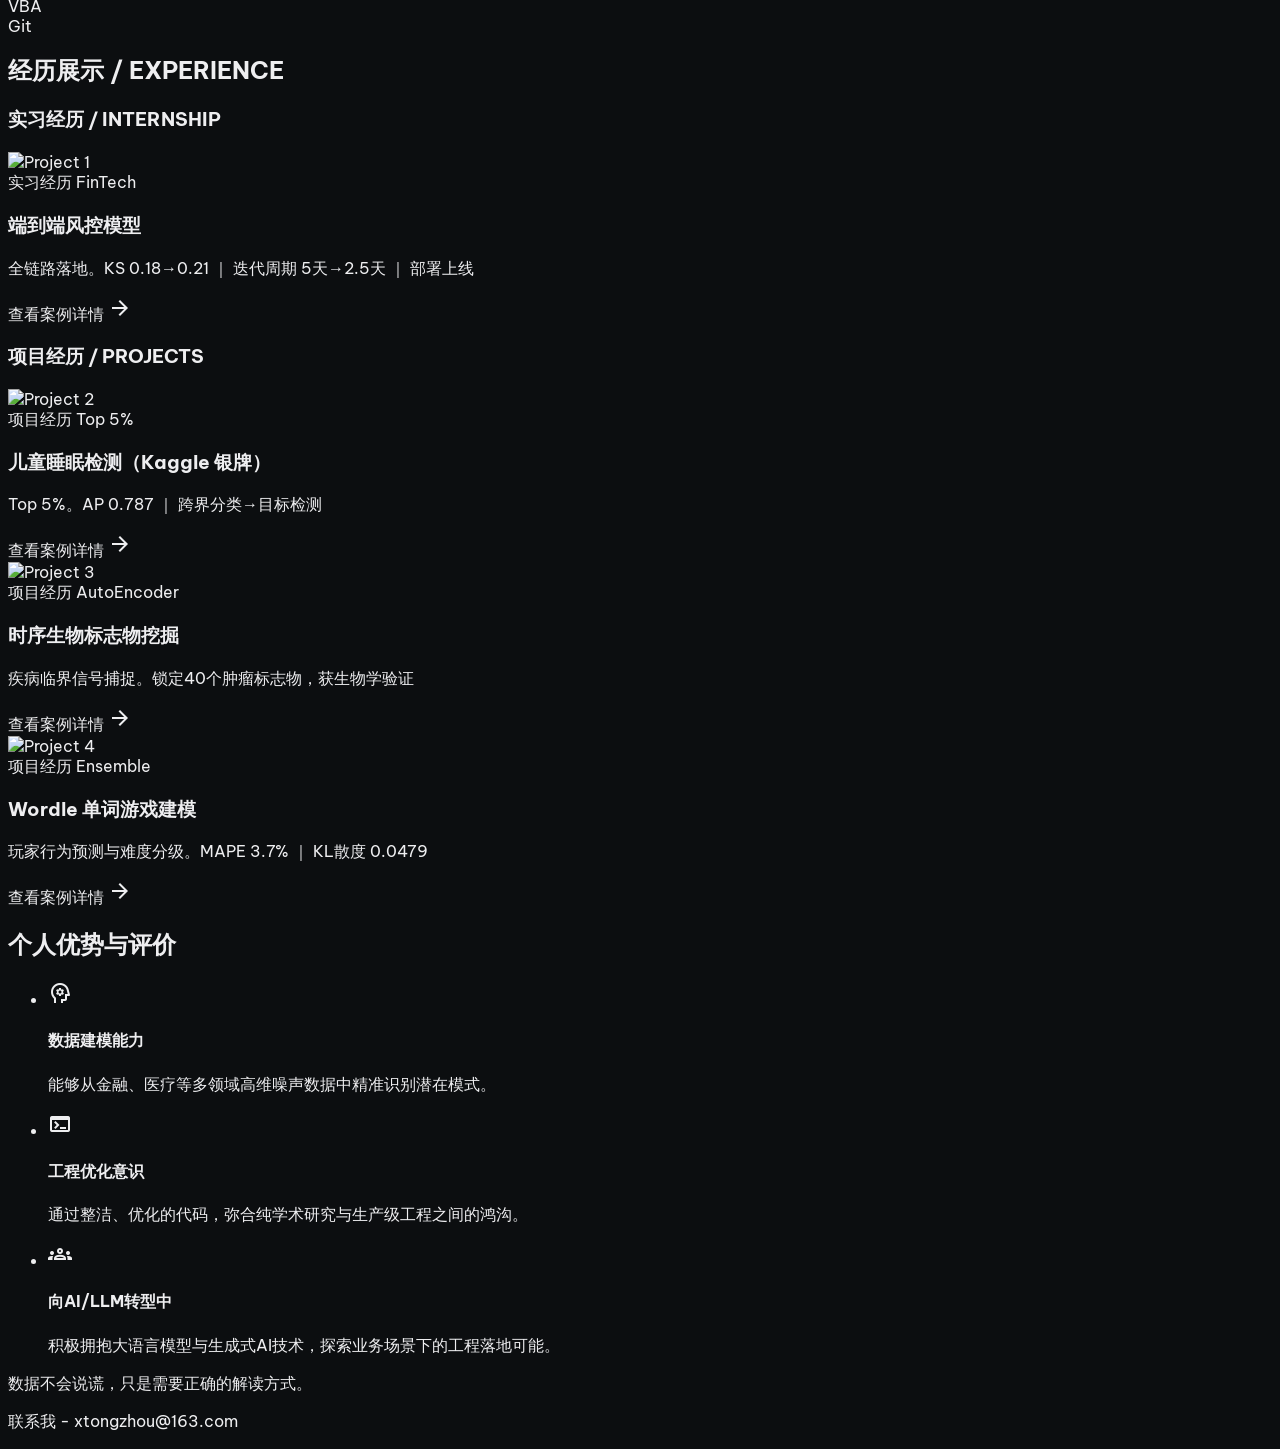
==== commit 3a3cdabf: "trigger pages" ====
--- a/index.html
+++ b/index.html
@@ -169,8 +169,8 @@
                 document.querySelector('h1:nth-of-type(1)').textContent = '周雪彤';
                 document.querySelector('h1:nth-of-type(2)').innerHTML = '进化型 · <span class="text-primary">算法工程师</span>';
                 document.querySelector('.space-y-2 span').textContent = '关于我';
-                document.querySelector('.space-y-8 p').textContent = '一个能做数据分析、也能建机器学习模型的"双修选手"。相信数据的价值不在于算法多复杂，而在于能否挖出隐藏的模式、驱动真实的商业决策。';
-                
+                document.querySelector('.space-y-8 p').textContent = '一个能做数据分析、也能建机器学习模型的"双修选手"。';
+                document.querySelector('.space-y-8 p').textContent = '相信数据的价值不在于算法多复杂，而在于能否挖出隐藏的模式、驱动真实的商业决策。';
                 // Update navigation
                 document.querySelectorAll('nav a')[0].textContent = '技术栈';
                 document.querySelectorAll('nav a')[1].textContent = '个人经历';
